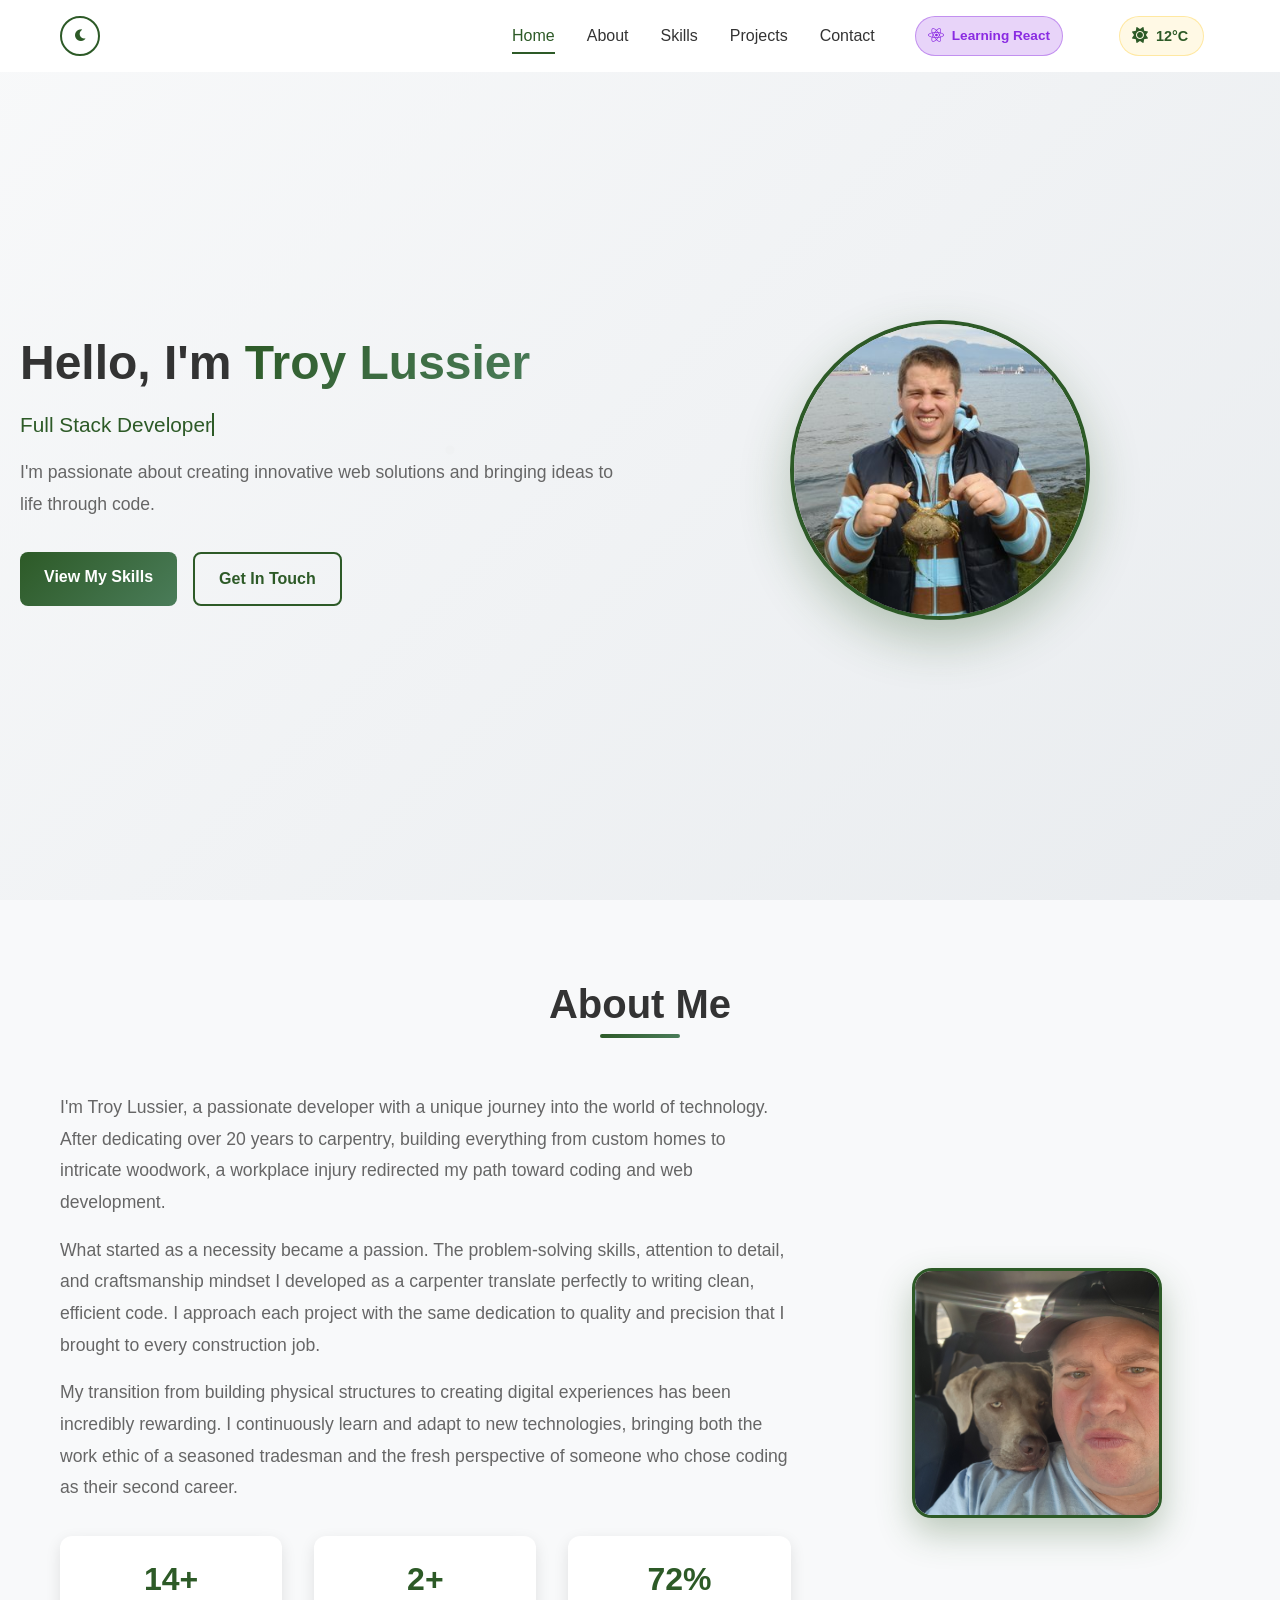
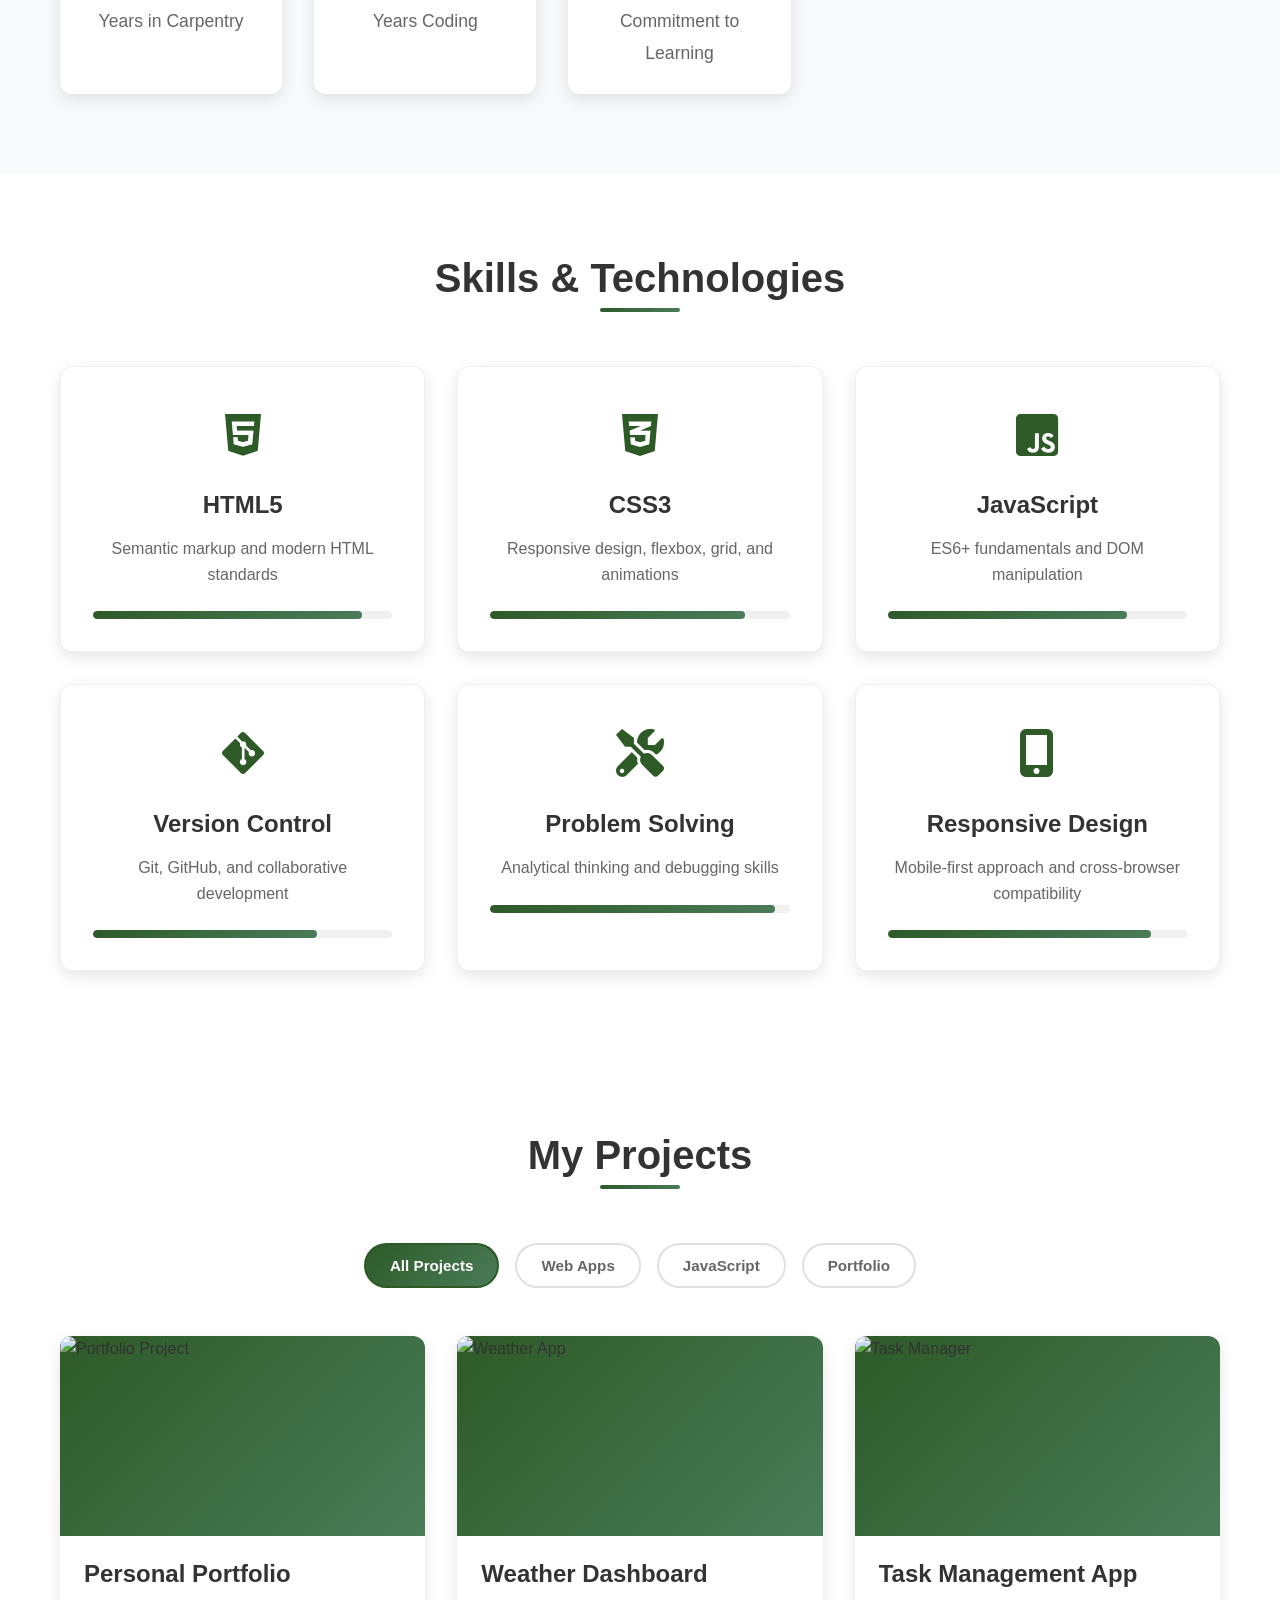
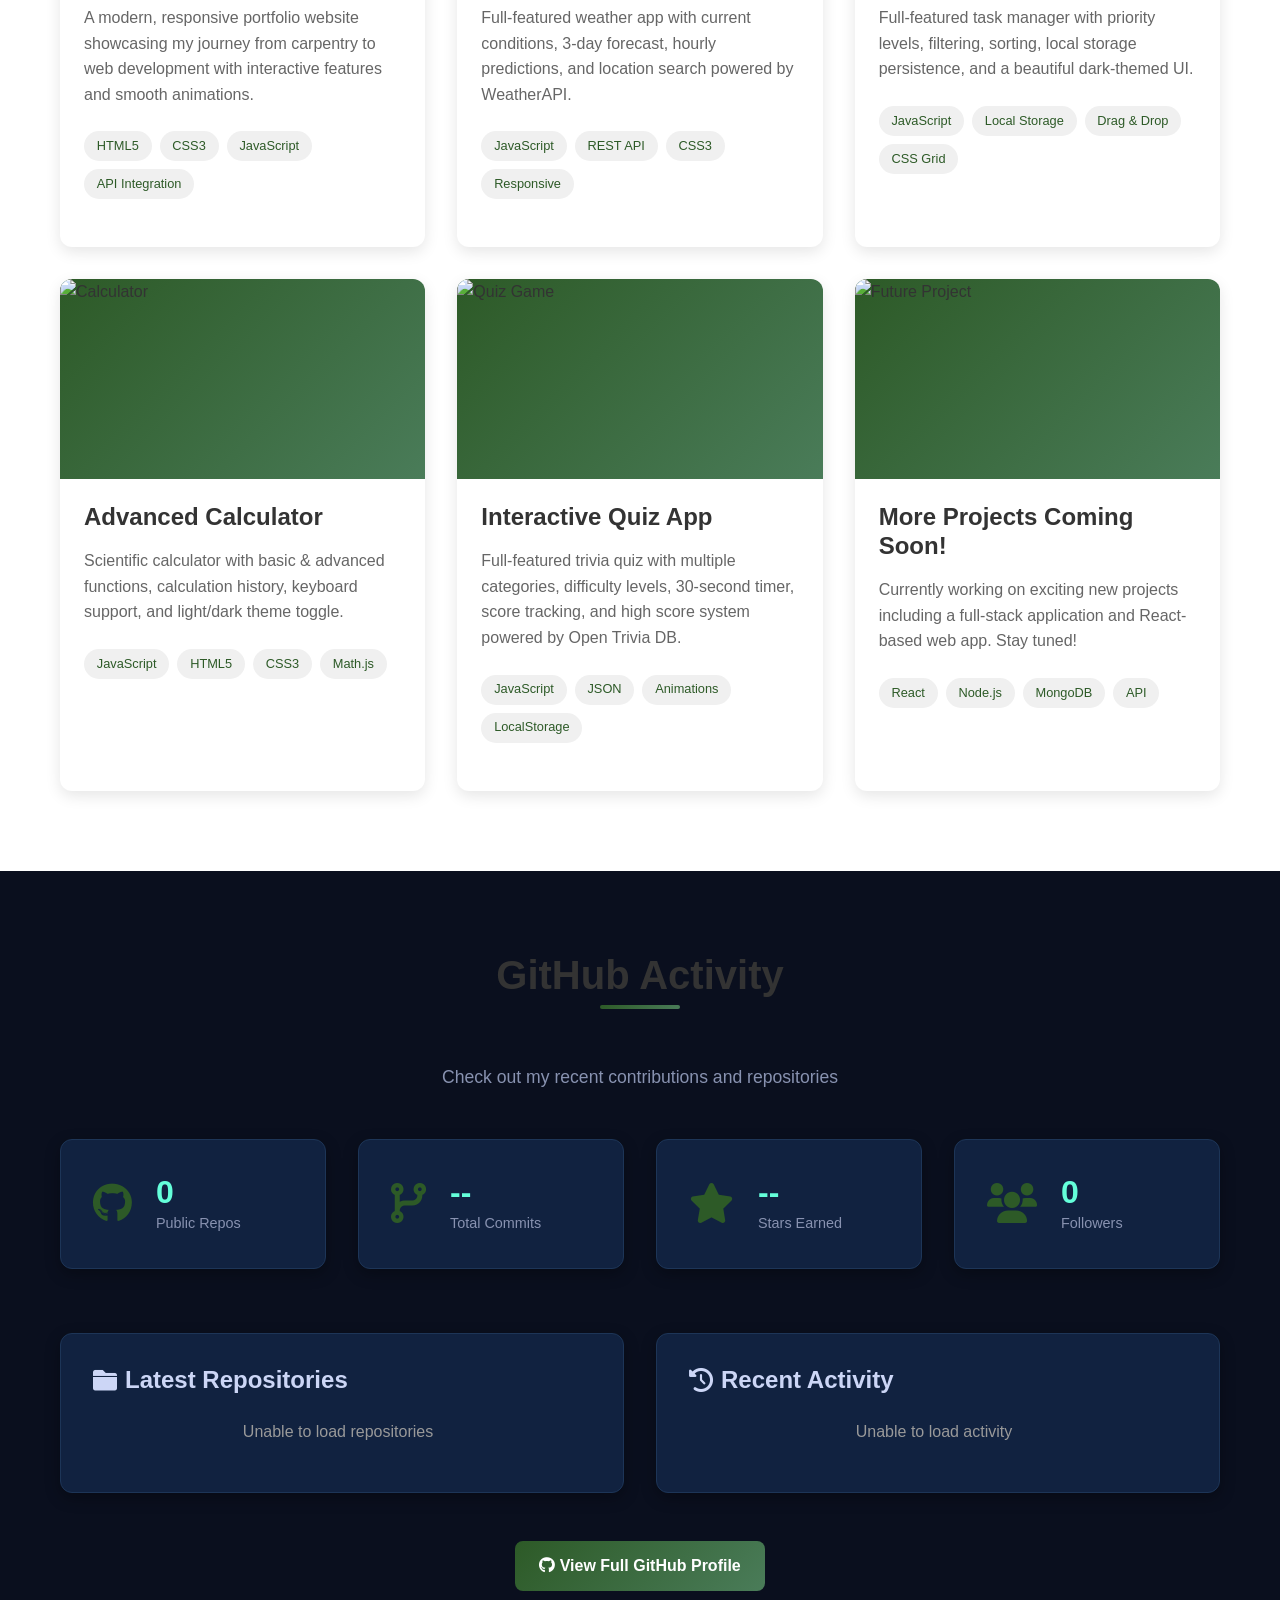
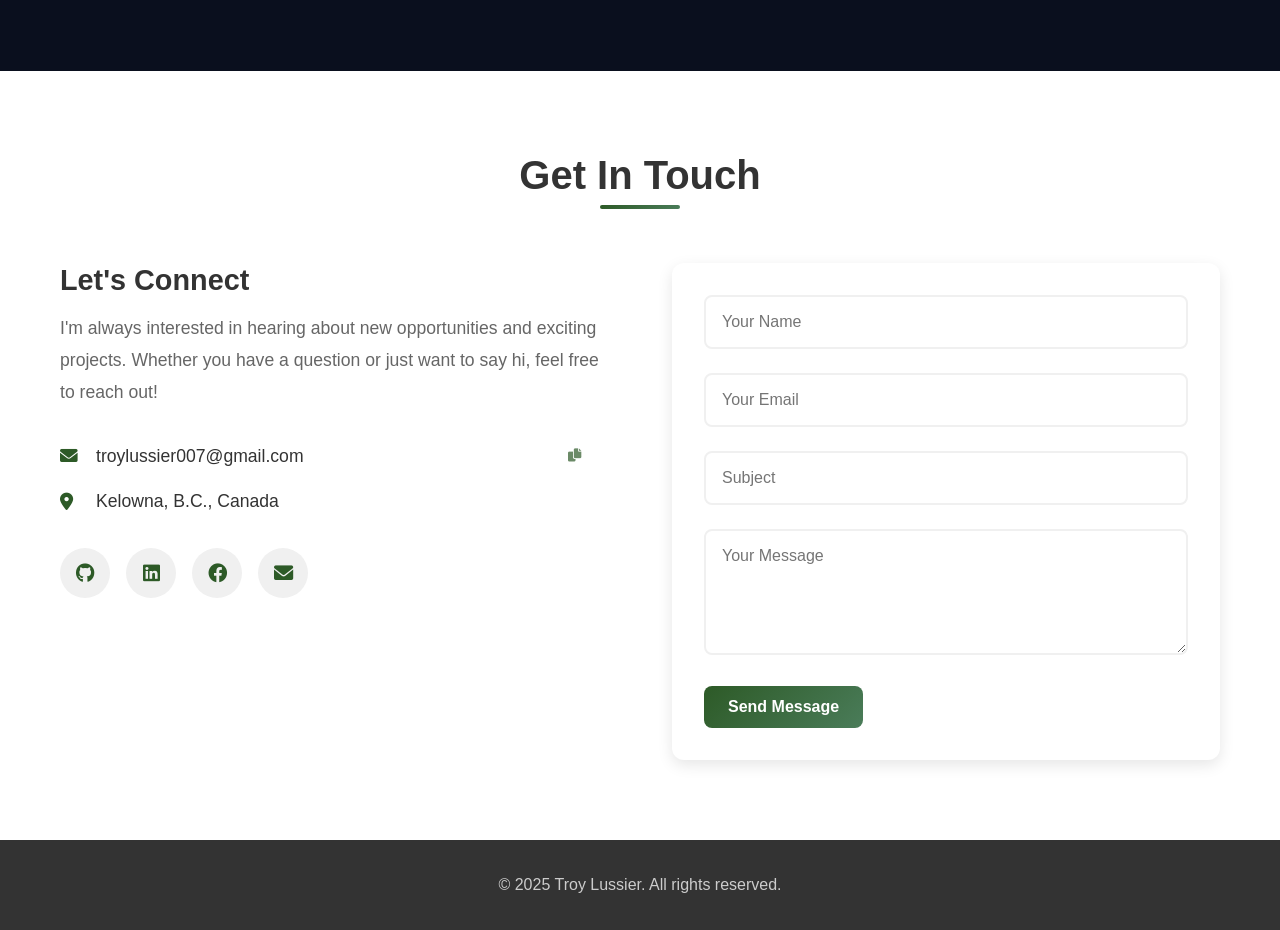
==== index.html @ f4611974 "Initial portfolio commit" ====
<!DOCTYPE html>
<html lang="en">
<head>
    <meta charset="UTF-8">
    <meta name="viewport" content="width=device-width, initial-scale=1.0">
    <title>Troy Lussier - Portfolio</title>
    <link rel="stylesheet" href="styles.css">
    <link href="https://cdnjs.cloudflare.com/ajax/libs/font-awesome/6.0.0/css/all.min.css" rel="stylesheet">
</head>
<body>
    <!-- This is where the Navigation Section is located -->
    <nav class="navbar">
        <div class="nav-container">
            <button class="theme-toggle" title="Toggle theme">
                <i class="fas fa-moon"></i>
            </button>
            <div class="nav-menu">
                <a href="#home" class="nav-link">Home</a>
                <a href="#about" class="nav-link">About</a>
                <a href="#skills" class="nav-link">Skills</a>
                <a href="#projects" class="nav-link">Projects</a>
                <a href="#contact" class="nav-link">Contact</a>
                <div class="now-playing-widget" id="nowPlayingWidget">
                    <div class="now-playing-content">
                        <div class="now-playing-icon">
                            <i class="fas fa-headphones"></i>
                        </div>
                        <div class="now-playing-info">
                            <div class="now-playing-text">Currently Learning</div>
                        </div>
                    </div>
                </div>
                <div class="weather-widget-nav" id="weatherWidgetNav">
                    <div class="weather-content-nav">
                        <div class="weather-icon-nav">
                            <i class="fas fa-cloud"></i>
                        </div>
                        <div class="weather-info-nav">
                            <div class="weather-temp-nav">--°</div>
                        </div>
                    </div>
                </div>
            </div>
            <div class="hamburger">
                <span class="bar"></span>
                <span class="bar"></span>
                <span class="bar"></span>
            </div>
        </div>
    </nav>

    <!-- This is where the Hero Section is located -->
    <section id="home" class="hero">
        <div class="hero-content">
            <h1>Hello, I'm <span class="highlight">Troy Lussier</span></h1>
            <p class="hero-subtitle">
                <span class="typing-text">Full Stack Developer & Creative Problem Solver</span>
            </p>
            <p class="hero-description">
                I'm passionate about creating innovative web solutions and bringing ideas to life through code.
            </p>
            <div class="hero-buttons">
                <a href="#skills" class="btn btn-primary">View My Skills</a>
                <a href="#contact" class="btn btn-secondary">Get In Touch</a>
            </div>
        </div>
        <div class="hero-image">
            <div class="profile-photo">
                <img src="portfolio pic.jpg" alt="Troy Lussier - Developer" />
            </div>
        </div>
    </section>

    <!-- This is where the About Section is located -->
    <section id="about" class="about">
        <div class="container">
            <h2 class="section-title">About Me</h2>
            <div class="about-content">
                <div class="about-text">
                    <p>
                        I'm Troy Lussier, a passionate developer with a unique journey into the world of technology. 
                        After dedicating over 20 years to carpentry, building everything from custom homes to intricate 
                        woodwork, a workplace injury redirected my path toward coding and web development.
                    </p>
                    <p>
                        What started as a necessity became a passion. The problem-solving skills, attention to detail, 
                        and craftsmanship mindset I developed as a carpenter translate perfectly to writing clean, 
                        efficient code. I approach each project with the same dedication to quality and precision 
                        that I brought to every construction job.
                    </p>
                    <p>
                        My transition from building physical structures to creating digital experiences has been 
                        incredibly rewarding. I continuously learn and adapt to new technologies, bringing both 
                        the work ethic of a seasoned tradesman and the fresh perspective of someone who chose 
                        coding as their second career.
                    </p>
                    <div class="about-stats">
                        <div class="stat">
                            <h3>20+</h3>
                            <p>Years in Carpentry</p>
                        </div>
                        <div class="stat">
                            <h3>3+</h3>
                            <p>Years Coding</p>
                        </div>
                        <div class="stat">
                            <h3>100%</h3>
                            <p>Commitment to Learning</p>
                        </div>
                    </div>
                </div>
                <div class="about-image">
                    <div class="about-photo">
                        <img src="pic of me and floyd.jpg" alt="Troy Lussier with Floyd" />
                    </div>
                </div>
            </div>
        </div>
    </section>

    <!-- This is where the Skills Section is located -->
    <section id="skills" class="skills">
        <div class="container">
            <h2 class="section-title">Skills & Technologies</h2>
            <div class="skills-grid">
                <div class="skill-card">
                    <div class="skill-icon">
                        <i class="fab fa-html5"></i>
                    </div>
                    <h3>HTML5</h3>
                    <p>Semantic markup and modern HTML standards</p>
                    <div class="skill-progress" data-percentage="90">
                        <div class="progress-fill"></div>
                        <span class="progress-text">90%</span>
                    </div>
                </div>
                <div class="skill-card">
                    <div class="skill-icon">
                        <i class="fab fa-css3-alt"></i>
                    </div>
                    <h3>CSS3</h3>
                    <p>Responsive design, flexbox, grid, and animations</p>
                    <div class="skill-progress" data-percentage="85">
                        <div class="progress-fill"></div>
                        <span class="progress-text">85%</span>
                    </div>
                </div>
                <div class="skill-card">
                    <div class="skill-icon">
                        <i class="fab fa-js-square"></i>
                    </div>
                    <h3>JavaScript</h3>
                    <p>ES6+ fundamentals and DOM manipulation</p>
                    <div class="skill-progress" data-percentage="80">
                        <div class="progress-fill"></div>
                        <span class="progress-text">80%</span>
                    </div>
                </div>
                <div class="skill-card">
                    <div class="skill-icon">
                        <i class="fab fa-git-alt"></i>
                    </div>
                    <h3>Version Control</h3>
                    <p>Git, GitHub, and collaborative development</p>
                    <div class="skill-progress" data-percentage="75">
                        <div class="progress-fill"></div>
                        <span class="progress-text">75%</span>
                    </div>
                </div>
                <div class="skill-card">
                    <div class="skill-icon">
                        <i class="fas fa-tools"></i>
                    </div>
                    <h3>Problem Solving</h3>
                    <p>Analytical thinking and debugging skills</p>
                    <div class="skill-progress" data-percentage="95">
                        <div class="progress-fill"></div>
                        <span class="progress-text">95%</span>
                    </div>
                </div>
                <div class="skill-card">
                    <div class="skill-icon">
                        <i class="fas fa-mobile-alt"></i>
                    </div>
                    <h3>Responsive Design</h3>
                    <p>Mobile-first approach and cross-browser compatibility</p>
                    <div class="skill-progress" data-percentage="88">
                        <div class="progress-fill"></div>
                        <span class="progress-text">88%</span>
                    </div>
                </div>
            </div>
        </div>
    </section>

    <!-- this is where the Projects Section is located -->
    <section id="projects" class="projects">
        <div class="container">
            <h2 class="section-title">My Projects</h2>
            
            <!-- Project Filters -->
            <div class="project-filters">
                <button class="filter-btn active" data-filter="all">All Projects</button>
                <button class="filter-btn" data-filter="web">Web Apps</button>
                <button class="filter-btn" data-filter="javascript">JavaScript</button>
                <button class="filter-btn" data-filter="portfolio">Portfolio</button>
            </div>
            
            <!-- Projects Grid -->
            <div class="projects-grid">
                <div class="project-card" data-category="portfolio web">
                    <div class="project-image">
                        <img src="https://via.placeholder.com/400x250/2d5a27/ffffff?text=Portfolio+Website" alt="Portfolio Project">
                        <div class="project-overlay">
                            <div class="project-links-overlay">
                                <a href="#" class="project-btn" target="_blank">
                                    <i class="fas fa-external-link-alt"></i> Live Demo
                                </a>
                                <a href="https://github.com/troytoews69-code" class="project-btn" target="_blank">
                                    <i class="fab fa-github"></i> GitHub
                                </a>
                            </div>
                        </div>
                    </div>
                    <div class="project-content">
                        <h3>Personal Portfolio</h3>
                        <p>A modern, responsive portfolio website showcasing my journey from carpentry to web development with interactive features and smooth animations.</p>
                        <div class="project-tech">
                            <span class="tech-tag">HTML5</span>
                            <span class="tech-tag">CSS3</span>
                            <span class="tech-tag">JavaScript</span>
                            <span class="tech-tag">API Integration</span>
                        </div>
                    </div>
                </div>

                <div class="project-card" data-category="web javascript">
                    <div class="project-image">
                        <img src="https://via.placeholder.com/400x250/4a7c59/ffffff?text=Weather+App" alt="Weather App">
                        <div class="project-overlay">
                            <div class="project-links-overlay">
                                <a href="weather-app.html" class="project-btn">
                                    <i class="fas fa-external-link-alt"></i> Live Demo
                                </a>
                                <a href="https://github.com/troytoews69-code" class="project-btn" target="_blank">
                                    <i class="fab fa-github"></i> GitHub
                                </a>
                            </div>
                        </div>
                    </div>
                    <div class="project-content">
                        <h3>Weather Dashboard</h3>
                        <p>Full-featured weather app with current conditions, 3-day forecast, hourly predictions, and location search powered by WeatherAPI.</p>
                        <div class="project-tech">
                            <span class="tech-tag">JavaScript</span>
                            <span class="tech-tag">REST API</span>
                            <span class="tech-tag">CSS3</span>
                            <span class="tech-tag">Responsive</span>
                        </div>
                    </div>
                </div>

                <div class="project-card" data-category="web javascript">
                    <div class="project-image">
                        <img src="https://via.placeholder.com/400x250/2d5a27/ffffff?text=Task+Manager" alt="Task Manager">
                        <div class="project-overlay">
                            <div class="project-links-overlay">
                                <a href="task-manager.html" class="project-btn">
                                    <i class="fas fa-external-link-alt"></i> Live Demo
                                </a>
                                <a href="https://github.com/troytoews69-code" class="project-btn" target="_blank">
                                    <i class="fab fa-github"></i> GitHub
                                </a>
                            </div>
                        </div>
                    </div>
                    <div class="project-content">
                        <h3>Task Management App</h3>
                        <p>Full-featured task manager with priority levels, filtering, sorting, local storage persistence, and a beautiful dark-themed UI.</p>
                        <div class="project-tech">
                            <span class="tech-tag">JavaScript</span>
                            <span class="tech-tag">Local Storage</span>
                            <span class="tech-tag">Drag & Drop</span>
                            <span class="tech-tag">CSS Grid</span>
                        </div>
                    </div>
                </div>

                <div class="project-card" data-category="javascript web">
                    <div class="project-image">
                        <img src="https://via.placeholder.com/400x250/4a7c59/ffffff?text=Calculator+App" alt="Calculator">
                        <div class="project-overlay">
                            <div class="project-links-overlay">
                                <a href="calculator.html" class="project-btn">
                                    <i class="fas fa-external-link-alt"></i> Live Demo
                                </a>
                                <a href="https://github.com/troytoews69-code" class="project-btn" target="_blank">
                                    <i class="fab fa-github"></i> GitHub
                                </a>
                            </div>
                        </div>
                    </div>
                    <div class="project-content">
                        <h3>Advanced Calculator</h3>
                        <p>Scientific calculator with basic & advanced functions, calculation history, keyboard support, and light/dark theme toggle.</p>
                        <div class="project-tech">
                            <span class="tech-tag">JavaScript</span>
                            <span class="tech-tag">HTML5</span>
                            <span class="tech-tag">CSS3</span>
                            <span class="tech-tag">Math.js</span>
                        </div>
                    </div>
                </div>

                <div class="project-card" data-category="web javascript">
                    <div class="project-image">
                        <img src="https://via.placeholder.com/400x250/2d5a27/ffffff?text=Quiz+Game" alt="Quiz Game">
                        <div class="project-overlay">
                            <div class="project-links-overlay">
                                <a href="quiz-app.html" class="project-btn">
                                    <i class="fas fa-external-link-alt"></i> Live Demo
                                </a>
                                <a href="https://github.com/troytoews69-code" class="project-btn" target="_blank">
                                    <i class="fab fa-github"></i> GitHub
                                </a>
                            </div>
                        </div>
                    </div>
                    <div class="project-content">
                        <h3>Interactive Quiz App</h3>
                        <p>Full-featured trivia quiz with multiple categories, difficulty levels, 30-second timer, score tracking, and high score system powered by Open Trivia DB.</p>
                        <div class="project-tech">
                            <span class="tech-tag">JavaScript</span>
                            <span class="tech-tag">JSON</span>
                            <span class="tech-tag">Animations</span>
                            <span class="tech-tag">LocalStorage</span>
                        </div>
                    </div>
                </div>

                <div class="project-card" data-category="portfolio web">
                    <div class="project-image">
                        <img src="https://via.placeholder.com/400x250/4a7c59/ffffff?text=Coming+Soon" alt="Future Project">
                        <div class="project-overlay">
                            <div class="project-links-overlay">
                                <a href="#" class="project-btn" target="_blank">
                                    <i class="fas fa-hourglass-half"></i> In Progress
                                </a>
                            </div>
                        </div>
                    </div>
                    <div class="project-content">
                        <h3>More Projects Coming Soon!</h3>
                        <p>Currently working on exciting new projects including a full-stack application and React-based web app. Stay tuned!</p>
                        <div class="project-tech">
                            <span class="tech-tag">React</span>
                            <span class="tech-tag">Node.js</span>
                            <span class="tech-tag">MongoDB</span>
                            <span class="tech-tag">API</span>
                        </div>
                    </div>
                </div>
            </div>
        </div>
    </section>

    <!-- this is where the GitHub Activity Section is located -->
    <section id="github" class="github-activity">
        <div class="container">
            <h2 class="section-title">GitHub Activity</h2>
            <p class="github-subtitle">Check out my recent contributions and repositories</p>
            
            <div class="github-stats">
                <div class="github-stat-card">
                    <div class="stat-icon">
                        <i class="fab fa-github"></i>
                    </div>
                    <div class="stat-info">
                        <h3 id="totalRepos">--</h3>
                        <p>Public Repos</p>
                    </div>
                </div>
                <div class="github-stat-card">
                    <div class="stat-icon">
                        <i class="fas fa-code-branch"></i>
                    </div>
                    <div class="stat-info">
                        <h3 id="totalCommits">--</h3>
                        <p>Total Commits</p>
                    </div>
                </div>
                <div class="github-stat-card">
                    <div class="stat-icon">
                        <i class="fas fa-star"></i>
                    </div>
                    <div class="stat-info">
                        <h3 id="totalStars">--</h3>
                        <p>Stars Earned</p>
                    </div>
                </div>
                <div class="github-stat-card">
                    <div class="stat-icon">
                        <i class="fas fa-users"></i>
                    </div>
                    <div class="stat-info">
                        <h3 id="totalFollowers">--</h3>
                        <p>Followers</p>
                    </div>
                </div>
            </div>

            <div class="github-content">
                <div class="github-repos">
                    <h3>
                        <i class="fas fa-folder"></i> Latest Repositories
                    </h3>
                    <div id="reposList" class="repos-list">
                        <div class="loading-spinner">
                            <i class="fas fa-spinner fa-spin"></i>
                            <p>Loading repositories...</p>
                        </div>
                    </div>
                </div>

                <div class="github-events">
                    <h3>
                        <i class="fas fa-history"></i> Recent Activity
                    </h3>
                    <div id="activityFeed" class="activity-feed">
                        <div class="loading-spinner">
                            <i class="fas fa-spinner fa-spin"></i>
                            <p>Loading activity...</p>
                        </div>
                    </div>
                </div>
            </div>

            <div class="github-link-section">
                <a href="https://github.com/troytoews69-code" target="_blank" class="btn btn-primary">
                    <i class="fab fa-github"></i> View Full GitHub Profile
                </a>
            </div>
        </div>
    </section>

    <!-- this is where the Contact Section is located -->
    <section id="contact" class="contact">
        <div class="container">
            <h2 class="section-title">Get In Touch</h2>
            <div class="contact-content">
                <div class="contact-info">
                    <h3>Let's Connect</h3>
                    <p>
                        I'm always interested in hearing about new opportunities and exciting projects. 
                        Whether you have a question or just want to say hi, feel free to reach out!
                    </p>
                    <div class="contact-details">
                        <div class="contact-item">
                            <i class="fas fa-envelope"></i>
                            <span>troylussier007@gmail.com</span>
                            <button class="copy-btn" data-copy="troylussier007@gmail.com" title="Copy email">
                                <i class="fas fa-copy"></i>
                            </button>
                        </div>
                        <div class="contact-item">
                            <i class="fas fa-map-marker-alt"></i>
                            <span>Kelowna, B.C., Canada</span>
                        </div>
                    </div>
                    <div class="social-links">
                        <a href="https://github.com/troytoews69-code" target="_blank" class="social-link" title="GitHub">
                            <i class="fab fa-github"></i>
                        </a>
                        <a href="https://www.linkedin.com/in/troy-lussier-3a4bb069" target="_blank" class="social-link" title="LinkedIn">
                            <i class="fab fa-linkedin"></i>
                        </a>
                        <a href="https://www.facebook.com/troytoews69" target="_blank" class="social-link" title="Facebook">
                            <i class="fab fa-facebook"></i>
                        </a>
                        <a href="mailto:troylussier007@gmail.com" class="social-link" title="Email">
                            <i class="fas fa-envelope"></i>
                        </a>
                    </div>
                </div>
                <div class="contact-form">
                    <form>
                        <div class="form-group">
                            <input type="text" id="name" name="name" placeholder="Your Name" required>
                        </div>
                        <div class="form-group">
                            <input type="email" id="email" name="email" placeholder="Your Email" required>
                        </div>
                        <div class="form-group">
                            <input type="text" id="subject" name="subject" placeholder="Subject" required>
                        </div>
                        <div class="form-group">
                            <textarea id="message" name="message" placeholder="Your Message" rows="5" required></textarea>
                        </div>
                        <button type="submit" class="btn btn-primary">Send Message</button>
                    </form>
                </div>
            </div>
        </div>
    </section>

    <!-- This is where the Footer Section is located -->
    <footer class="footer">
        <div class="container">
            <p>&copy; 2025 Troy Lussier. All rights reserved.</p>
        </div>
    </footer>

    <!-- This is the Scroll to Top Button -->
    <button class="scroll-to-top" id="scrollToTop" title="Back to top">
        <i class="fas fa-arrow-up"></i>
    </button>

    <script src="script.js"></script>
</body>
</html>
---- styles.css ----
/* This is the Reset and Base Styles section */
* {
    margin: 0;
    padding: 0;
    box-sizing: border-box;
}

html {
    scroll-behavior: smooth;
}

body {
    font-family: 'Segoe UI', Tahoma, Geneva, Verdana, sans-serif;
    line-height: 1.6;
    color: #333;
    overflow-x: hidden;
}

.container {
    max-width: 1200px;
    margin: 0 auto;
    padding: 0 20px;
}

/* This is the typography */
h1, h2, h3, h4, h5, h6 {
    font-weight: 600;
    line-height: 1.2;
}

h1 {
    font-size: 3rem;
    margin-bottom: 1rem;
}

h2 {
    font-size: 2.5rem;
    margin-bottom: 1rem;
}

h3 {
    font-size: 1.5rem;
    margin-bottom: 0.5rem;
}

p {
    margin-bottom: 1rem;
    color: #666;
}

/* This is the buttons section */
.btn {
    display: inline-block;
    padding: 12px 24px;
    border: none;
    border-radius: 8px;
    text-decoration: none;
    font-weight: 600;
    text-align: center;
    transition: all 0.3s ease;
    cursor: pointer;
    font-size: 1rem;
}

.btn-primary {
    background: linear-gradient(135deg, #2d5a27 0%, #4a7c59 100%);
    color: white;
}

.btn-primary:hover {
    transform: translateY(-2px);
    box-shadow: 0 10px 25px rgba(45, 90, 39, 0.3);
}

.btn-secondary {
    background: transparent;
    color: #2d5a27;
    border: 2px solid #2d5a27;
}

.btn-secondary:hover {
    background: #2d5a27;
    color: white;
    transform: translateY(-2px);
}

/* This is the navigation area */
.navbar {
    position: fixed;
    top: 0;
    left: 0;
    right: 0;
    background: rgba(255, 255, 255, 0.95);
    backdrop-filter: blur(10px);
    z-index: 1000;
    padding: 1rem 0;
    transition: all 0.3s ease;
}

.navbar.scrolled {
    background: rgba(255, 255, 255, 0.98);
    box-shadow: 0 2px 20px rgba(0, 0, 0, 0.1);
}

.nav-container {
    max-width: 1200px;
    margin: 0 auto;
    padding: 0 20px;
    display: flex;
    justify-content: flex-start;
    align-items: center;
    gap: 2rem;
}

.nav-menu {
    display: flex;
    gap: 2rem;
    align-items: center;
    margin-left: auto;
}

.theme-toggle {
    background: none;
    border: 2px solid #2d5a27;
    color: #2d5a27;
    width: 40px;
    height: 40px;
    border-radius: 50%;
    cursor: pointer;
    display: flex;
    align-items: center;
    justify-content: center;
    transition: all 0.3s ease;
    margin: 0;
    position: relative;
    overflow: hidden;
    flex-shrink: 0;
}

.theme-toggle:hover {
    background: #2d5a27;
    color: white;
    transform: scale(1.1);
}

.theme-toggle:active {
    transform: scale(0.95);
}

.theme-toggle i {
    transition: all 0.3s ease;
}

.nav-link {
    text-decoration: none;
    color: #333;
    font-weight: 500;
    transition: color 0.3s ease;
    position: relative;
}

.nav-link:hover {
    color: #2d5a27;
}

.nav-link::after {
    content: '';
    position: absolute;
    bottom: -5px;
    left: 0;
    width: 0;
    height: 2px;
    background: #2d5a27;
    transition: width 0.3s ease;
}

.nav-link:hover::after {
    width: 100%;
}

.hamburger {
    display: none;
    flex-direction: column;
    cursor: pointer;
}

.bar {
    width: 25px;
    height: 3px;
    background: #333;
    margin: 3px 0;
    transition: 0.3s;
}

/* This is the hero section */
.hero {
    min-height: 100vh;
    display: flex;
    align-items: center;
    padding: 120px 20px 80px;
    background: linear-gradient(135deg, #f8f9fa 0%, #e9ecef 100%);
    position: relative;
    overflow: hidden;
}

.hero::before {
    content: '';
    position: absolute;
    top: 0;
    left: 0;
    right: 0;
    bottom: 0;
    background: url('data:image/svg+xml,<svg xmlns="http://www.w3.org/2000/svg" viewBox="0 0 100 100"><defs><pattern id="grain" width="100" height="100" patternUnits="userSpaceOnUse"><circle cx="50" cy="50" r="0.5" fill="%23000" opacity="0.1"/></pattern></defs><rect width="100" height="100" fill="url(%23grain)"/></svg>');
    opacity: 0.1;
}

.hero-content {
    flex: 1;
    max-width: 600px;
    position: relative;
    z-index: 2;
}

.hero-subtitle {
    font-size: 1.3rem;
    color: #2d5a27;
    margin-bottom: 1rem;
    font-weight: 500;
}

.hero-description {
    font-size: 1.1rem;
    margin-bottom: 2rem;
    line-height: 1.8;
}

.highlight {
    background: linear-gradient(135deg, #2d5a27 0%, #4a7c59 100%);
    background-clip: text;
    -webkit-background-clip: text;
    -webkit-text-fill-color: transparent;
}

.hero-buttons {
    display: flex;
    gap: 1rem;
    flex-wrap: wrap;
}

.hero-image {
    flex: 1;
    display: flex;
    justify-content: center;
    align-items: center;
    position: relative;
    z-index: 2;
}

.profile-photo {
    width: 300px;
    height: 300px;
    border-radius: 50%;
    overflow: hidden;
    box-shadow: 0 20px 50px rgba(45, 90, 39, 0.3);
    border: 4px solid #2d5a27;
}

.profile-photo img {
    width: 100%;
    height: 100%;
    object-fit: cover;
    object-position: center;
}

@keyframes float {
    0%, 100% { transform: translateY(0px); }
    50% { transform: translateY(-20px); }
}

/* This is the section for styles */
section {
    padding: 80px 0;
}

.section-title {
    text-align: center;
    margin-bottom: 4rem;
    position: relative;
}

.section-title::after {
    content: '';
    position: absolute;
    bottom: -10px;
    left: 50%;
    transform: translateX(-50%);
    width: 80px;
    height: 4px;
    background: linear-gradient(135deg, #2d5a27 0%, #4a7c59 100%);
    border-radius: 2px;
}

/* This is where we style the about section */
.about {
    background: #f8f9fa;
}

.about-content {
    display: grid;
    grid-template-columns: 2fr 1fr;
    gap: 4rem;
    align-items: center;
}

.about-text {
    font-size: 1.1rem;
    line-height: 1.8;
}

.about-stats {
    display: grid;
    grid-template-columns: repeat(3, 1fr);
    gap: 2rem;
    margin-top: 2rem;
}

.stat {
    text-align: center;
    padding: 1.5rem;
    background: white;
    border-radius: 12px;
    box-shadow: 0 5px 15px rgba(0, 0, 0, 0.1);
    transition: transform 0.3s ease;
}

.stat:hover {
    transform: translateY(-5px);
}

.stat h3 {
    font-size: 2rem;
    color: #2d5a27;
    margin-bottom: 0.5rem;
}

.stat p {
    color: #666;
    margin: 0;
    font-weight: 500;
}

.about-image {
    display: flex;
    justify-content: center;
}

.about-photo {
    width: 250px;
    height: 250px;
    border-radius: 20px;
    overflow: hidden;
    box-shadow: 0 15px 35px rgba(45, 90, 39, 0.3);
    border: 3px solid #2d5a27;
}

.about-photo img {
    width: 100%;
    height: 100%;
    object-fit: cover;
    object-position: center;
}

/* This is where we style the skills section */
.skills-grid {
    display: grid;
    grid-template-columns: repeat(auto-fit, minmax(300px, 1fr));
    gap: 2rem;
}

.skill-card {
    background: white;
    padding: 2rem;
    border-radius: 12px;
    text-align: center;
    box-shadow: 0 5px 15px rgba(0, 0, 0, 0.1);
    transition: all 0.3s ease;
    border: 1px solid #f0f0f0;
    position: relative;
    transform: translateY(0);
}

.skill-card:hover {
    transform: translateY(-10px);
    box-shadow: 0 15px 35px rgba(0, 0, 0, 0.15);
}

.skill-icon {
    font-size: 3rem;
    color: #2d5a27;
    margin-bottom: 1rem;
}

.skill-card h3 {
    color: #333;
    margin-bottom: 1rem;
}

.skill-card p {
    color: #666;
    line-height: 1.6;
    margin-bottom: 1.5rem;
}

.skill-progress {
    position: relative;
    background: #f0f0f0;
    height: 8px;
    border-radius: 4px;
    overflow: hidden;
    margin-top: 1rem;
}

.progress-fill {
    background: linear-gradient(135deg, #2d5a27 0%, #4a7c59 100%);
    height: 100%;
    width: 0%;
    border-radius: 4px;
    transition: width 2s ease-in-out;
}

.progress-text {
    position: absolute;
    top: -25px;
    right: 0;
    font-size: 0.8rem;
    font-weight: 600;
    color: #2d5a27;
}

/* This is where we style the projects section */
.projects {
    background: #f8f9fa;
}

.projects-grid {
    display: grid;
    grid-template-columns: repeat(auto-fit, minmax(350px, 1fr));
    gap: 2rem;
}

.project-card {
    background: white;
    border-radius: 12px;
    overflow: hidden;
    box-shadow: 0 5px 15px rgba(0, 0, 0, 0.1);
    transition: all 0.3s ease;
}

.project-card:hover {
    transform: translateY(-10px);
    box-shadow: 0 15px 35px rgba(0, 0, 0, 0.15);
}

/* Projects Section */
.projects {
    background: #fff;
}

/* This is the github Activity Section */
.github-activity {
    background: #0a0f1e;
    padding: 80px 0;
}

.github-subtitle {
    text-align: center;
    font-size: 1.1rem;
    color: #8892b0;
    margin-bottom: 3rem;
}

.github-stats {
    display: grid;
    grid-template-columns: repeat(auto-fit, minmax(200px, 1fr));
    gap: 2rem;
    margin-bottom: 4rem;
}

.github-stat-card {
    background: #112240;
    padding: 2rem;
    border-radius: 12px;
    box-shadow: 0 5px 15px rgba(0, 0, 0, 0.3);
    display: flex;
    align-items: center;
    gap: 1.5rem;
    transition: all 0.3s ease;
    border: 1px solid #1d3557;
}

.github-stat-card:hover {
    transform: translateY(-5px);
    box-shadow: 0 10px 25px rgba(45, 90, 39, 0.3);
    border-color: #2d5a27;
}

.github-stat-card .stat-icon {
    font-size: 2.5rem;
    color: #2d5a27;
    flex-shrink: 0;
}

.github-stat-card .stat-info h3 {
    font-size: 2rem;
    color: #64ffda;
    margin: 0;
    font-weight: 700;
}

.github-stat-card .stat-info p {
    margin: 0;
    color: #8892b0;
    font-size: 0.9rem;
}

.github-content {
    display: grid;
    grid-template-columns: 1fr 1fr;
    gap: 2rem;
    margin-bottom: 3rem;
}

.github-repos,
.github-events {
    background: #112240;
    padding: 2rem;
    border-radius: 12px;
    box-shadow: 0 5px 15px rgba(0, 0, 0, 0.3);
    border: 1px solid #1d3557;
}

.github-repos h3,
.github-events h3 {
    color: #ccd6f6;
    margin-bottom: 1.5rem;
    display: flex;
    align-items: center;
    gap: 0.5rem;
}

.repos-list,
.activity-feed {
    max-height: 500px;
    overflow-y: auto;
    padding-right: 0.5rem;
}

.repos-list::-webkit-scrollbar,
.activity-feed::-webkit-scrollbar {
    width: 8px;
}

.repos-list::-webkit-scrollbar-track,
.activity-feed::-webkit-scrollbar-track {
    background: #0a192f;
    border-radius: 4px;
}

.repos-list::-webkit-scrollbar-thumb,
.activity-feed::-webkit-scrollbar-thumb {
    background: #2d5a27;
    border-radius: 4px;
}

.repos-list::-webkit-scrollbar-thumb:hover,
.activity-feed::-webkit-scrollbar-thumb:hover {
    background: #3d7a37;
}

.repo-item {
    padding: 1.5rem;
    border: 1px solid #1d3557;
    border-radius: 8px;
    margin-bottom: 1rem;
    transition: all 0.3s ease;
    background: #0a192f;
}

.repo-item:hover {
    border-color: #2d5a27;
    box-shadow: 0 4px 12px rgba(45, 90, 39, 0.2);
    transform: translateX(5px);
}

.repo-header {
    display: flex;
    align-items: center;
    gap: 0.5rem;
    margin-bottom: 0.5rem;
}

.repo-header i {
    color: #2d5a27;
}

.repo-name {
    font-weight: 600;
    color: #64ffda;
    font-size: 1.1rem;
    text-decoration: none;
}

.repo-name:hover {
    text-decoration: underline;
    color: #2d5a27;
}

.repo-description {
    color: #8892b0;
    font-size: 0.9rem;
    margin-bottom: 0.75rem;
}

.repo-meta {
    display: flex;
    gap: 1.5rem;
    font-size: 0.85rem;
    color: #8892b0;
}

.repo-meta span {
    display: flex;
    align-items: center;
    gap: 0.3rem;
}

.activity-item {
    padding: 1rem;
    border-left: 3px solid #2d5a27;
    background: #0a192f;
    border-radius: 4px;
    margin-bottom: 1rem;
    transition: all 0.3s ease;
}

.activity-item:hover {
    background: #112240;
    transform: translateX(5px);
}

.activity-type {
    font-weight: 600;
    color: #64ffda;
    margin-bottom: 0.3rem;
    display: flex;
    align-items: center;
    gap: 0.5rem;
}

.activity-type i {
    color: #2d5a27;
}

.activity-description {
    color: #8892b0;
    font-size: 0.9rem;
    margin-bottom: 0.3rem;
}

.activity-time {
    color: #4a5568;
    font-size: 0.8rem;
}

.loading-spinner {
    text-align: center;
    padding: 3rem;
    color: #8892b0;
}

.loading-spinner i {
    font-size: 2rem;
    margin-bottom: 1rem;
}

.github-link-section {
    text-align: center;
}

.repos-list::-webkit-scrollbar,
.activity-feed::-webkit-scrollbar {
    width: 6px;
}

.repos-list::-webkit-scrollbar-track,
.activity-feed::-webkit-scrollbar-track {
    background: #f1f1f1;
    border-radius: 4px;
}

.repos-list::-webkit-scrollbar-thumb,
.activity-feed::-webkit-scrollbar-thumb {
    background: #2d5a27;
    border-radius: 4px;
}

/* This is the projects section */
.projects {
    background: #fff;
}

.project-filters {
    display: flex;
    justify-content: center;
    gap: 1rem;
    margin-bottom: 3rem;
    flex-wrap: wrap;
}

.filter-btn {
    padding: 0.75rem 1.5rem;
    background: white;
    border: 2px solid #e0e0e0;
    border-radius: 25px;
    color: #666;
    font-weight: 600;
    cursor: pointer;
    transition: all 0.3s ease;
    font-size: 0.95rem;
}

.filter-btn:hover {
    border-color: #2d5a27;
    color: #2d5a27;
    transform: translateY(-2px);
}

.filter-btn.active {
    background: linear-gradient(135deg, #2d5a27 0%, #4a7c59 100%);
    color: white;
    border-color: #2d5a27;
}

.projects-grid {
    display: grid;
    grid-template-columns: repeat(auto-fit, minmax(350px, 1fr));
    gap: 2rem;
}

.project-card {
    background: white;
    border-radius: 12px;
    overflow: hidden;
    box-shadow: 0 5px 15px rgba(0, 0, 0, 0.1);
    transition: all 0.4s ease;
    opacity: 1;
    transform: scale(1);
}

.project-card.hidden {
    opacity: 0;
    transform: scale(0.8);
    height: 0;
    margin: 0;
    padding: 0;
    overflow: hidden;
}

.project-card:hover {
    transform: translateY(-10px) scale(1.02);
    box-shadow: 0 15px 35px rgba(0, 0, 0, 0.2);
}

.project-image {
    height: 250px;
    position: relative;
    overflow: hidden;
}

.project-image img {
    width: 100%;
    height: 100%;
    object-fit: cover;
    transition: transform 0.4s ease;
}

.project-card:hover .project-image img {
    transform: scale(1.1);
}

.project-overlay {
    position: absolute;
    top: 0;
    left: 0;
    right: 0;
    bottom: 0;
    background: rgba(45, 90, 39, 0.95);
    display: flex;
    align-items: center;
    justify-content: center;
    opacity: 0;
    transition: opacity 0.4s ease;
}

.project-card:hover .project-overlay {
    opacity: 1;
}

.project-links-overlay {
    display: flex;
    gap: 1rem;
    flex-direction: column;
}

.project-btn {
    padding: 0.75rem 1.5rem;
    background: white;
    color: #2d5a27;
    text-decoration: none;
    border-radius: 8px;
    font-weight: 600;
    transition: all 0.3s ease;
    display: inline-flex;
    align-items: center;
    justify-content: center;
    gap: 0.5rem;
}

.project-btn:hover {
    background: #2d5a27;
    color: white;
    transform: translateY(-2px);
}

.project-image {
    height: 200px;
    background: linear-gradient(135deg, #2d5a27 0%, #4a7c59 100%);
    display: flex;
    align-items: center;
    justify-content: center;
}

.project-placeholder {
    font-size: 4rem;
    color: white;
}

.project-content {
    padding: 1.5rem;
}

.project-content h3 {
    color: #333;
    margin-bottom: 1rem;
}

.project-content p {
    color: #666;
    margin-bottom: 1.5rem;
    line-height: 1.6;
}

.project-tech {
    display: flex;
    flex-wrap: wrap;
    gap: 0.5rem;
    margin-bottom: 1.5rem;
}

.tech-tag {
    background: #f0f0f0;
    color: #2d5a27;
    padding: 0.3rem 0.8rem;
    border-radius: 20px;
    font-size: 0.8rem;
    font-weight: 500;
}

.project-links {
    display: flex;
    gap: 1rem;
}

.project-link {
    color: #2d5a27;
    text-decoration: none;
    font-weight: 500;
    transition: color 0.3s ease;
}

.project-link:hover {
    color: #4a7c59;
}

.project-link i {
    margin-right: 0.5rem;
}

/* This is where we style the contact section */
.contact-content {
    display: grid;
    grid-template-columns: 1fr 1fr;
    gap: 4rem;
}

.contact-info h3 {
    color: #333;
    margin-bottom: 1rem;
    font-size: 1.8rem;
}

.contact-info p {
    font-size: 1.1rem;
    line-height: 1.8;
    margin-bottom: 2rem;
}

.contact-details {
    margin-bottom: 2rem;
}

.contact-item {
    display: flex;
    align-items: center;
    margin-bottom: 1rem;
    font-size: 1.1rem;
    position: relative;
}

.contact-item i {
    color: #2d5a27;
    margin-right: 1rem;
    width: 20px;
}

.copy-btn {
    background: none;
    border: none;
    color: #2d5a27;
    cursor: pointer;
    padding: 0.5rem;
    margin-left: auto;
    border-radius: 4px;
    transition: all 0.3s ease;
    opacity: 0.7;
}

.copy-btn:hover {
    background: #f0f0f0;
    opacity: 1;
    transform: scale(1.1);
}

.social-links {
    display: flex;
    gap: 1rem;
}

.social-link {
    width: 50px;
    height: 50px;
    border-radius: 50%;
    background: #f0f0f0;
    display: flex;
    align-items: center;
    justify-content: center;
    color: #2d5a27;
    font-size: 1.2rem;
    text-decoration: none;
    transition: all 0.3s ease;
}

.social-link:hover {
    background: #2d5a27;
    color: white;
    transform: translateY(-3px);
}

/* This is where we style the contact form */
.contact-form {
    background: white;
    padding: 2rem;
    border-radius: 12px;
    box-shadow: 0 5px 15px rgba(0, 0, 0, 0.1);
}

.form-group {
    margin-bottom: 1.5rem;
}

.form-group input,
.form-group textarea {
    width: 100%;
    padding: 1rem;
    border: 2px solid #f0f0f0;
    border-radius: 8px;
    font-size: 1rem;
    transition: border-color 0.3s ease;
    font-family: inherit;
}

.form-group input:focus,
.form-group textarea:focus {
    outline: none;
    border-color: #2d5a27;
}

.form-group textarea {
    resize: vertical;
    min-height: 120px;
}

/* This is where we style the footer */
.footer {
    background: #333;
    color: white;
    text-align: center;
    padding: 2rem 0;
}

.footer p {
    margin: 0;
    color: #ccc;
}

/* This is where we style the scroll to top button */
.scroll-to-top {
    position: fixed;
    bottom: 30px;
    right: 30px;
    width: 50px;
    height: 50px;
    background: linear-gradient(135deg, #2d5a27 0%, #4a7c59 100%);
    color: white;
    border: none;
    border-radius: 50%;
    cursor: pointer;
    display: flex;
    align-items: center;
    justify-content: center;
    font-size: 1.2rem;
    box-shadow: 0 4px 12px rgba(45, 90, 39, 0.3);
    transition: all 0.3s ease;
    opacity: 0;
    visibility: hidden;
    transform: translateY(20px);
    z-index: 1000;
}

.scroll-to-top.visible {
    opacity: 1;
    visibility: visible;
    transform: translateY(0);
}

.scroll-to-top:hover {
    transform: translateY(-3px);
    box-shadow: 0 6px 16px rgba(45, 90, 39, 0.4);
}

/* This is where we style the weather widget in navigation */
.weather-widget-nav {
    display: flex;
    align-items: center;
    background: rgba(45, 90, 39, 0.1);
    border: 1px solid rgba(45, 90, 39, 0.2);
    border-radius: 20px;
    padding: 6px 12px;
    margin: 0 1rem;
    transition: all 0.3s ease;
    cursor: pointer;
    min-width: 70px;
}

.weather-widget-nav:hover {
    background: rgba(45, 90, 39, 0.15);
    transform: translateY(-1px);
}

.weather-content-nav {
    display: flex;
    align-items: center;
    gap: 8px;
}

.weather-icon-nav {
    color: #2d5a27;
    font-size: 1rem;
}

.weather-temp-nav {
    font-size: 0.9rem;
    font-weight: 600;
    color: #2d5a27;
    line-height: 1;
    min-width: 35px;
}

/* This is where we style the weather condition in nav */
.weather-widget-nav.weather-clear {
    background: rgba(255, 193, 7, 0.1);
    border-color: rgba(255, 193, 7, 0.3);
}

.weather-widget-nav.weather-rain {
    background: rgba(54, 162, 235, 0.1);
    border-color: rgba(54, 162, 235, 0.3);
}

.weather-widget-nav.weather-snow {
    background: rgba(173, 216, 230, 0.2);
    border-color: rgba(173, 216, 230, 0.4);
}

.weather-widget-nav.weather-clouds {
    background: rgba(108, 117, 125, 0.1);
    border-color: rgba(108, 117, 125, 0.3);
}

/* this is the Dark mode section for nav weather widget */
[data-theme="dark"] .weather-widget-nav {
    background: rgba(74, 124, 89, 0.2);
    border-color: rgba(74, 124, 89, 0.3);
}

[data-theme="dark"] .weather-widget-nav:hover {
    background: rgba(74, 124, 89, 0.3);
}

[data-theme="dark"] .weather-temp-nav,
[data-theme="dark"] .weather-icon-nav {
    color: #4a7c59;
}

/* This is where the now playing widget in navigation is located */
.now-playing-widget {
    display: flex;
    align-items: center;
    background: rgba(138, 43, 226, 0.1);
    border: 1px solid rgba(138, 43, 226, 0.2);
    border-radius: 20px;
    padding: 6px 12px;
    margin: 0 0.5rem;
    transition: all 0.3s ease;
    cursor: pointer;
    max-width: 200px;
    overflow: hidden;
}

.now-playing-widget:hover {
    background: rgba(138, 43, 226, 0.15);
    transform: translateY(-1px);
}

.now-playing-widget.active {
    background: rgba(138, 43, 226, 0.2);
    border-color: rgba(138, 43, 226, 0.4);
}

.now-playing-content {
    display: flex;
    align-items: center;
    gap: 8px;
    width: 100%;
}

.now-playing-icon {
    color: #8a2be2;
    font-size: 1rem;
    animation: pulse 2s ease-in-out infinite;
}

@keyframes pulse {
    0%, 100% {
        transform: scale(1);
        opacity: 1;
    }
    50% {
        transform: scale(1.1);
        opacity: 0.8;
    }
}

.now-playing-info {
    flex: 1;
    min-width: 0;
}

.now-playing-text {
    font-size: 0.85rem;
    font-weight: 600;
    color: #8a2be2;
    line-height: 1.2;
    white-space: nowrap;
    overflow: hidden;
    text-overflow: ellipsis;
}

.now-playing-status {
    font-size: 0.7rem;
    color: #666;
    line-height: 1;
    white-space: nowrap;
    overflow: hidden;
    text-overflow: ellipsis;
}

/* This is where the activity states are located */
.now-playing-widget.learning .now-playing-icon {
    color: #8a2be2;
}

.now-playing-widget.coding .now-playing-icon {
    color: #2d5a27;
}

.now-playing-widget.idle .now-playing-icon {
    color: #999;
    animation: none;
}

/* This is where the dark mode for now playing widget is located */
[data-theme="dark"] .now-playing-widget {
    background: rgba(138, 43, 226, 0.15);
    border-color: rgba(138, 43, 226, 0.3);
}

[data-theme="dark"] .now-playing-widget:hover {
    background: rgba(138, 43, 226, 0.25);
}

[data-theme="dark"] .now-playing-text {
    color: #b19cd9;
}

[data-theme="dark"] .now-playing-status {
    color: #b0b0b0;
}
.weather-widget {
    display: none; /* This is where the old fixed position widget is hidden */
    position: fixed;
    top: 100px;
    right: 20px;
    background: rgba(255, 255, 255, 0.95);
    backdrop-filter: blur(10px);
    border-radius: 12px;
    box-shadow: 0 4px 20px rgba(0, 0, 0, 0.1);
    border: 1px solid rgba(45, 90, 39, 0.1);
    z-index: 999;
    transition: all 0.3s ease;
    min-width: 180px;
    overflow: hidden;
}

.weather-widget:hover {
    transform: translateY(-2px);
    box-shadow: 0 8px 25px rgba(0, 0, 0, 0.15);
}

.weather-content {
    display: flex;
    align-items: center;
    padding: 12px 16px;
    gap: 12px;
}

.weather-icon {
    color: #2d5a27;
    font-size: 1.4rem;
    min-width: 24px;
}

.weather-info {
    flex: 1;
    min-width: 0;
}

.weather-temp {
    font-size: 1.1rem;
    font-weight: 600;
    color: #333;
    line-height: 1.2;
}

.weather-location {
    font-size: 0.75rem;
    color: #666;
    line-height: 1.2;
}

.weather-toggle {
    color: #2d5a27;
    cursor: pointer;
    padding: 4px;
    border-radius: 4px;
    transition: all 0.3s ease;
    font-size: 0.8rem;
}

.weather-toggle:hover {
    background: rgba(45, 90, 39, 0.1);
}

.weather-details {
    padding: 12px 16px;
    border-top: 1px solid rgba(45, 90, 39, 0.1);
    background: rgba(45, 90, 39, 0.02);
}

.weather-detail {
    display: flex;
    align-items: center;
    gap: 8px;
    margin-bottom: 6px;
    font-size: 0.8rem;
    color: #666;
}

.weather-detail:last-child {
    margin-bottom: 0;
}

.weather-detail i {
    color: #2d5a27;
    width: 14px;
    font-size: 0.75rem;
}

/* This is where we style the weather theme variations */
.weather-clear {
    background: linear-gradient(135deg, rgba(255, 223, 0, 0.1), rgba(255, 255, 255, 0.95));
}

.weather-clouds {
    background: linear-gradient(135deg, rgba(108, 117, 125, 0.1), rgba(255, 255, 255, 0.95));
}

.weather-rain,
.weather-drizzle {
    background: linear-gradient(135deg, rgba(54, 162, 235, 0.1), rgba(255, 255, 255, 0.95));
}

.weather-snow {
    background: linear-gradient(135deg, rgba(173, 216, 230, 0.2), rgba(255, 255, 255, 0.95));
}

.weather-thunderstorm {
    background: linear-gradient(135deg, rgba(75, 0, 130, 0.1), rgba(255, 255, 255, 0.95));
}

.weather-mist,
.weather-fog,
.weather-haze {
    background: linear-gradient(135deg, rgba(169, 169, 169, 0.1), rgba(255, 255, 255, 0.95));
}

/* This is where we style the temperature-based styling */
.weather-hot {
    border-left: 3px solid #ff6b35;
}

.weather-cold {
    border-left: 3px solid #74b9ff;
}

/* This is the Dark mode section for nav weather widget */
[data-theme="dark"] .weather-widget {
    background: rgba(26, 26, 26, 0.95);
    border-color: rgba(74, 124, 89, 0.2);
}

[data-theme="dark"] .weather-temp {
    color: #e0e0e0;
}

[data-theme="dark"] .weather-location {
    color: #b0b0b0;
}

[data-theme="dark"] .weather-detail {
    color: #b0b0b0;
}

[data-theme="dark"] .weather-details {
    background: rgba(74, 124, 89, 0.05);
    border-top-color: rgba(74, 124, 89, 0.2);
}

[data-theme="dark"] .weather-toggle:hover {
    background: rgba(74, 124, 89, 0.2);
}

/* This is the Responsive Design section */
@media (max-width: 768px) {
    .hamburger {
        display: flex;
    }

    .nav-menu {
        position: fixed;
        left: -100%;
        top: 70px;
        flex-direction: column;
        background-color: rgba(255, 255, 255, 0.98);
        width: 100%;
        text-align: center;
        transition: 0.3s;
        box-shadow: 0 10px 27px rgba(0, 0, 0, 0.05);
        padding: 2rem 0;
    }

    .nav-menu.active {
        left: 0;
    }

    .theme-toggle {
        margin: 1rem 0 0 0;
    }

    .weather-widget-nav {
        margin: 1rem 0 0 0;
        justify-content: center;
    }

    .now-playing-widget {
        margin: 1rem 0 0 0;
        justify-content: center;
        max-width: 180px;
    }

    .weather-widget {
        display: none; /* This is where we keep the weather widget hidden on mobile */
    }

    .hamburger.active .bar:nth-child(2) {
        opacity: 0;
    }

    .hamburger.active .bar:nth-child(1) {
        transform: translateY(8px) rotate(45deg);
    }

    .hamburger.active .bar:nth-child(3) {
        transform: translateY(-8px) rotate(-45deg);
    }

    .hero {
        flex-direction: column;
        text-align: center;
        padding: 120px 20px 60px;
    }

    .hero-content {
        margin-bottom: 3rem;
    }

    h1 {
        font-size: 2.5rem;
    }

    .profile-photo {
        width: 250px;
        height: 250px;
    }

    .about-content {
        grid-template-columns: 1fr;
        gap: 2rem;
        text-align: center;
    }

    .about-stats {
        grid-template-columns: 1fr;
        gap: 1rem;
    }

    .skills-grid {
        grid-template-columns: 1fr;
    }

    .projects-grid {
        grid-template-columns: 1fr;
    }

    .project-filters {
        gap: 0.5rem;
    }

    .filter-btn {
        font-size: 0.85rem;
        padding: 0.6rem 1.2rem;
    }

    .contact-content {
        grid-template-columns: 1fr;
        gap: 2rem;
    }

    .hero-buttons {
        justify-content: center;
    }

    .btn {
        width: 100%;
        max-width: 200px;
    }
}

@media (max-width: 480px) {
    .container {
        padding: 0 15px;
    }

    section {
        padding: 60px 0;
    }

    h1 {
        font-size: 2rem;
    }

    h2 {
        font-size: 2rem;
    }

    .profile-photo {
        width: 200px;
        height: 200px;
    }

    .about-photo {
        width: 200px;
        height: 200px;
    }

    .skill-card,
    .project-card {
        margin: 0 10px;
    }

    .contact-form {
        padding: 1.5rem;
    }
}

/* This is where we style the animation classes */
.fade-in {
    opacity: 0;
    transform: translateY(30px);
    transition: all 0.6s ease;
}

.fade-in.visible {
    opacity: 1;
    transform: translateY(0);
}

/* This is where we style the stable positioning for animated elements */
.skill-card.visible,
.skill-card.animated {
    transform: translateY(0) !important;
    opacity: 1 !important;
    position: relative !important;
}

.contact-form.visible,
.contact-info.visible {
    transform: translateY(0) !important;
    opacity: 1 !important;
    position: relative !important;
}

/* This is where we prevent transform changes during scroll */
.animated-stable {
    transform: none !important;
    will-change: auto !important;
}

/* This is where we style the utility classes */
.text-center {
    text-align: center;
}

.mb-2 {
    margin-bottom: 2rem;
}

.mt-2 {
    margin-top: 2rem;
}

/* This is the Custom Scrollbar */
::-webkit-scrollbar {
    width: 8px;
}

::-webkit-scrollbar-track {
    background: #f1f1f1;
}

::-webkit-scrollbar-thumb {
    background: linear-gradient(135deg, #2d5a27 0%, #4a7c59 100%);
    border-radius: 4px;
}

::-webkit-scrollbar-thumb:hover {
    background: linear-gradient(135deg, #4a7c59 0%, #2d5a27 100%);
}

/* ==============================================
   THIS IS THE DARK MODE THEME AREA
   ============================================== */

[data-theme="dark"] {
    background-color: #1a1a1a;
    color: #e0e0e0;
}

[data-theme="dark"] body {
    background-color: #1a1a1a;
    color: #e0e0e0;
}

[data-theme="dark"] .navbar {
    background: rgba(26, 26, 26, 0.95);
}

[data-theme="dark"] .navbar.scrolled {
    background: rgba(26, 26, 26, 0.98);
}

[data-theme="dark"] .nav-link {
    color: #e0e0e0;
}

[data-theme="dark"] .nav-link:hover {
    color: #4a7c59;
}

[data-theme="dark"] .hero {
    background: linear-gradient(135deg, #2a2a2a 0%, #1f1f1f 100%);
}

[data-theme="dark"] .about {
    background: #2a2a2a;
}

[data-theme="dark"] .skills {
    background: #1a1a1a;
}

[data-theme="dark"] .projects {
    background: #1a1a1a;
}

[data-theme="dark"] .contact {
    background: #2a2a2a;
}

[data-theme="dark"] .skill-card,
[data-theme="dark"] .stat,
[data-theme="dark"] .contact-form,
[data-theme="dark"] .project-card {
    background: #333;
    color: #e0e0e0;
    border-color: #444;
}

[data-theme="dark"] .filter-btn {
    background: #333;
    border-color: #555;
    color: #b0b0b0;
}

[data-theme="dark"] .filter-btn:hover {
    border-color: #4a7c59;
    color: #4a7c59;
}

[data-theme="dark"] .filter-btn.active {
    background: linear-gradient(135deg, #2d5a27 0%, #4a7c59 100%);
    color: white;
    border-color: #4a7c59;
}

[data-theme="dark"] .project-content h3 {
    color: #e0e0e0;
}

[data-theme="dark"] .project-content p {
    color: #b0b0b0;
}

[data-theme="dark"] .tech-tag {
    background: #444;
    color: #4a7c59;
}

[data-theme="dark"] .skill-card h3,
[data-theme="dark"] .stat h3 {
    color: #e0e0e0;
}

[data-theme="dark"] .skill-card p,
[data-theme="dark"] .stat p {
    color: #b0b0b0;
}

[data-theme="dark"] .form-group input,
[data-theme="dark"] .form-group textarea {
    background: #444;
    border-color: #555;
    color: #e0e0e0;
}

[data-theme="dark"] .form-group input::placeholder,
[data-theme="dark"] .form-group textarea::placeholder {
    color: #888;
}

[data-theme="dark"] .form-group input:focus,
[data-theme="dark"] .form-group textarea:focus {
    border-color: #4a7c59;
}

[data-theme="dark"] .theme-toggle {
    border-color: #4a7c59;
    color: #4a7c59;
}

[data-theme="dark"] .theme-toggle:hover {
    background: #4a7c59;
    color: #1a1a1a;
}

[data-theme="dark"] .social-link {
    background: #333;
    color: #4a7c59;
}

[data-theme="dark"] .social-link:hover {
    background: #4a7c59;
    color: #1a1a1a;
}

[data-theme="dark"] .copy-btn {
    color: #4a7c59;
}

[data-theme="dark"] .copy-btn:hover {
    background: #333;
}

[data-theme="dark"] ::-webkit-scrollbar-track {
    background: #2a2a2a;
}

[data-theme="dark"] ::-webkit-scrollbar-thumb {
    background: linear-gradient(135deg, #4a7c59 0%, #2d5a27 100%);
}
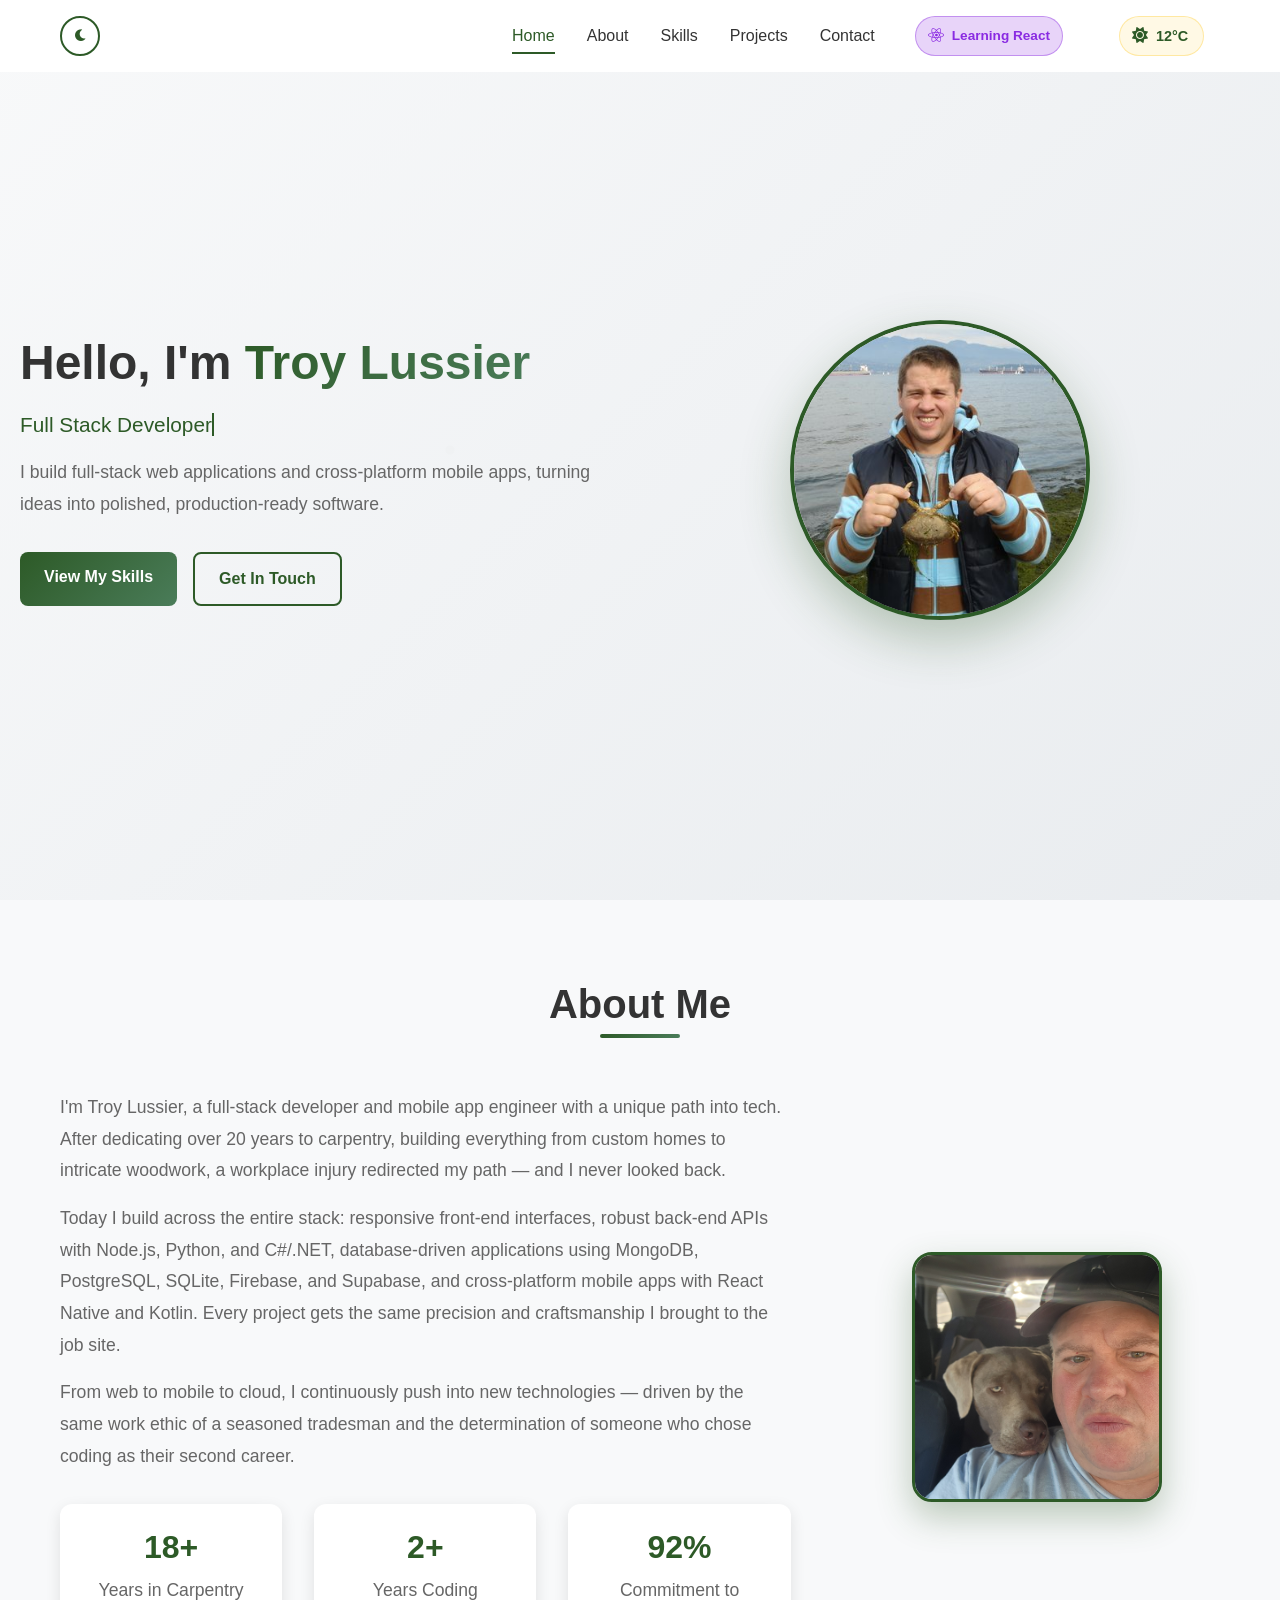
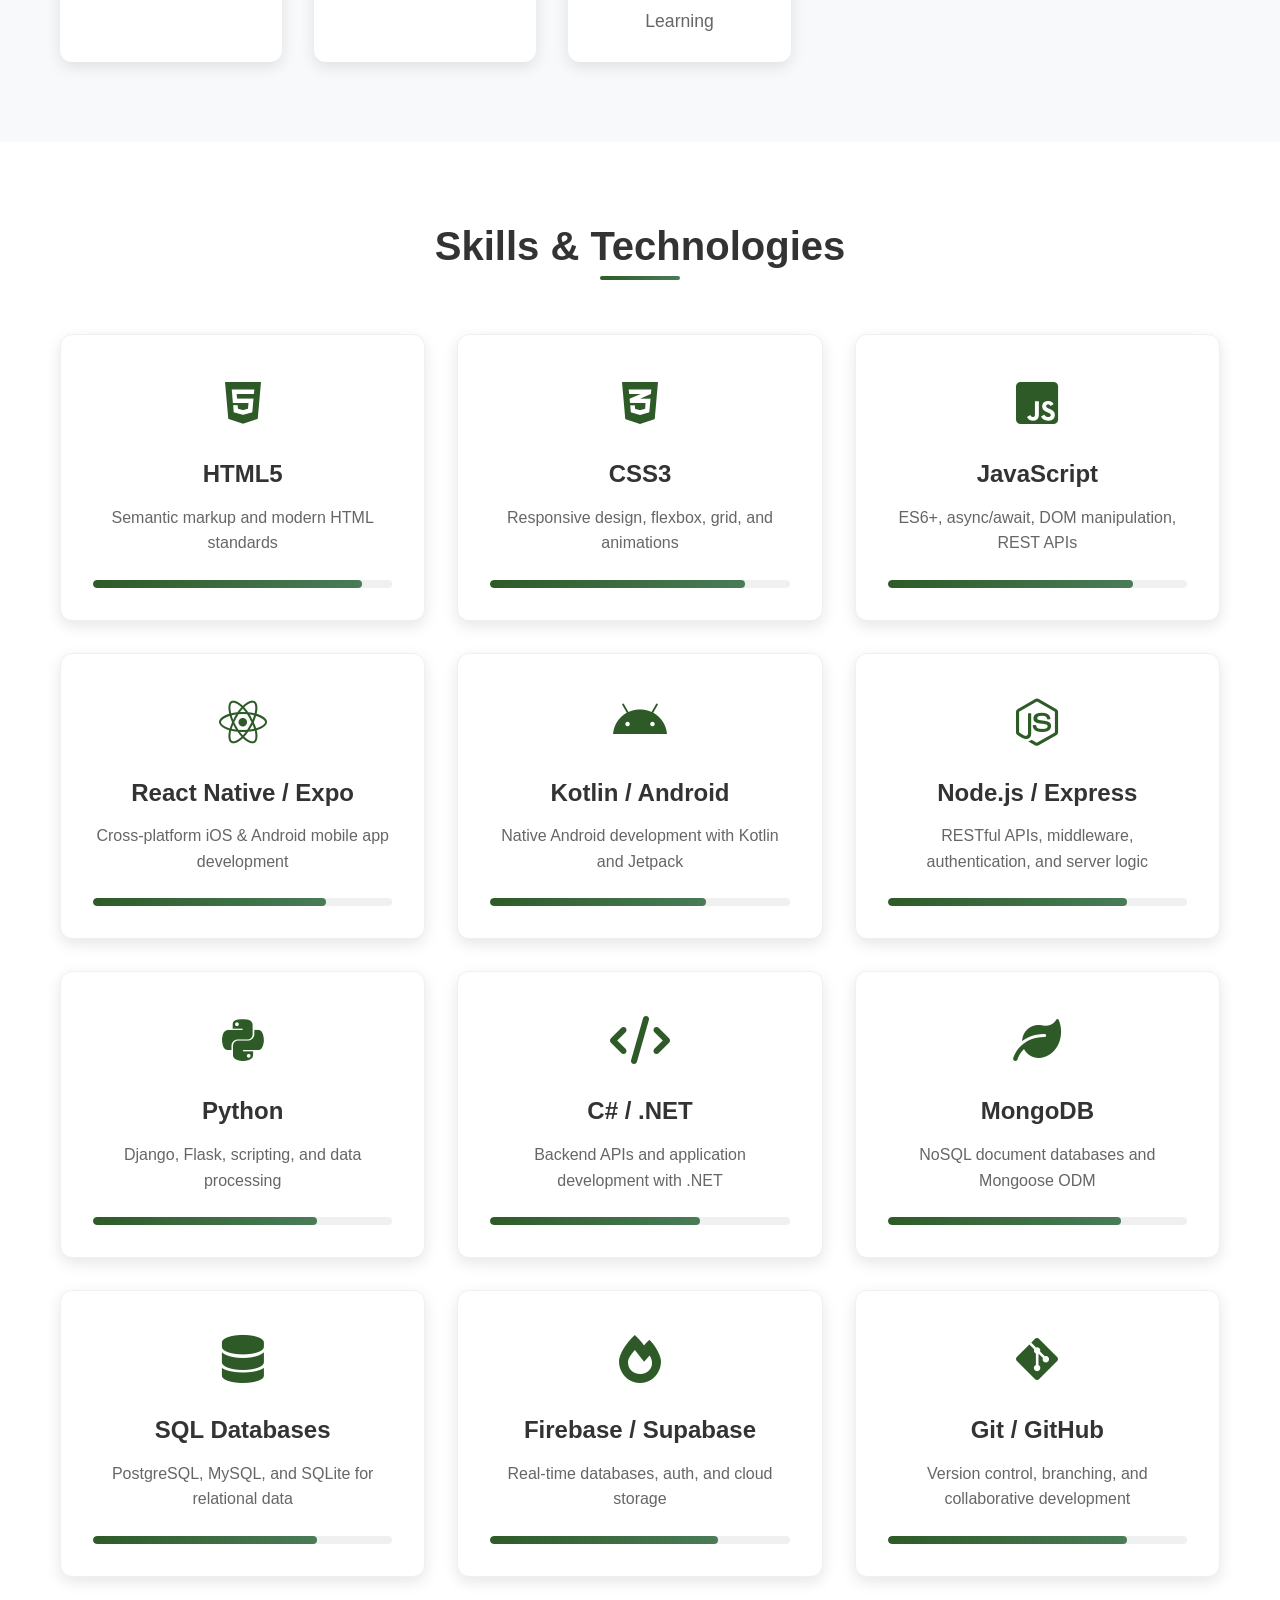
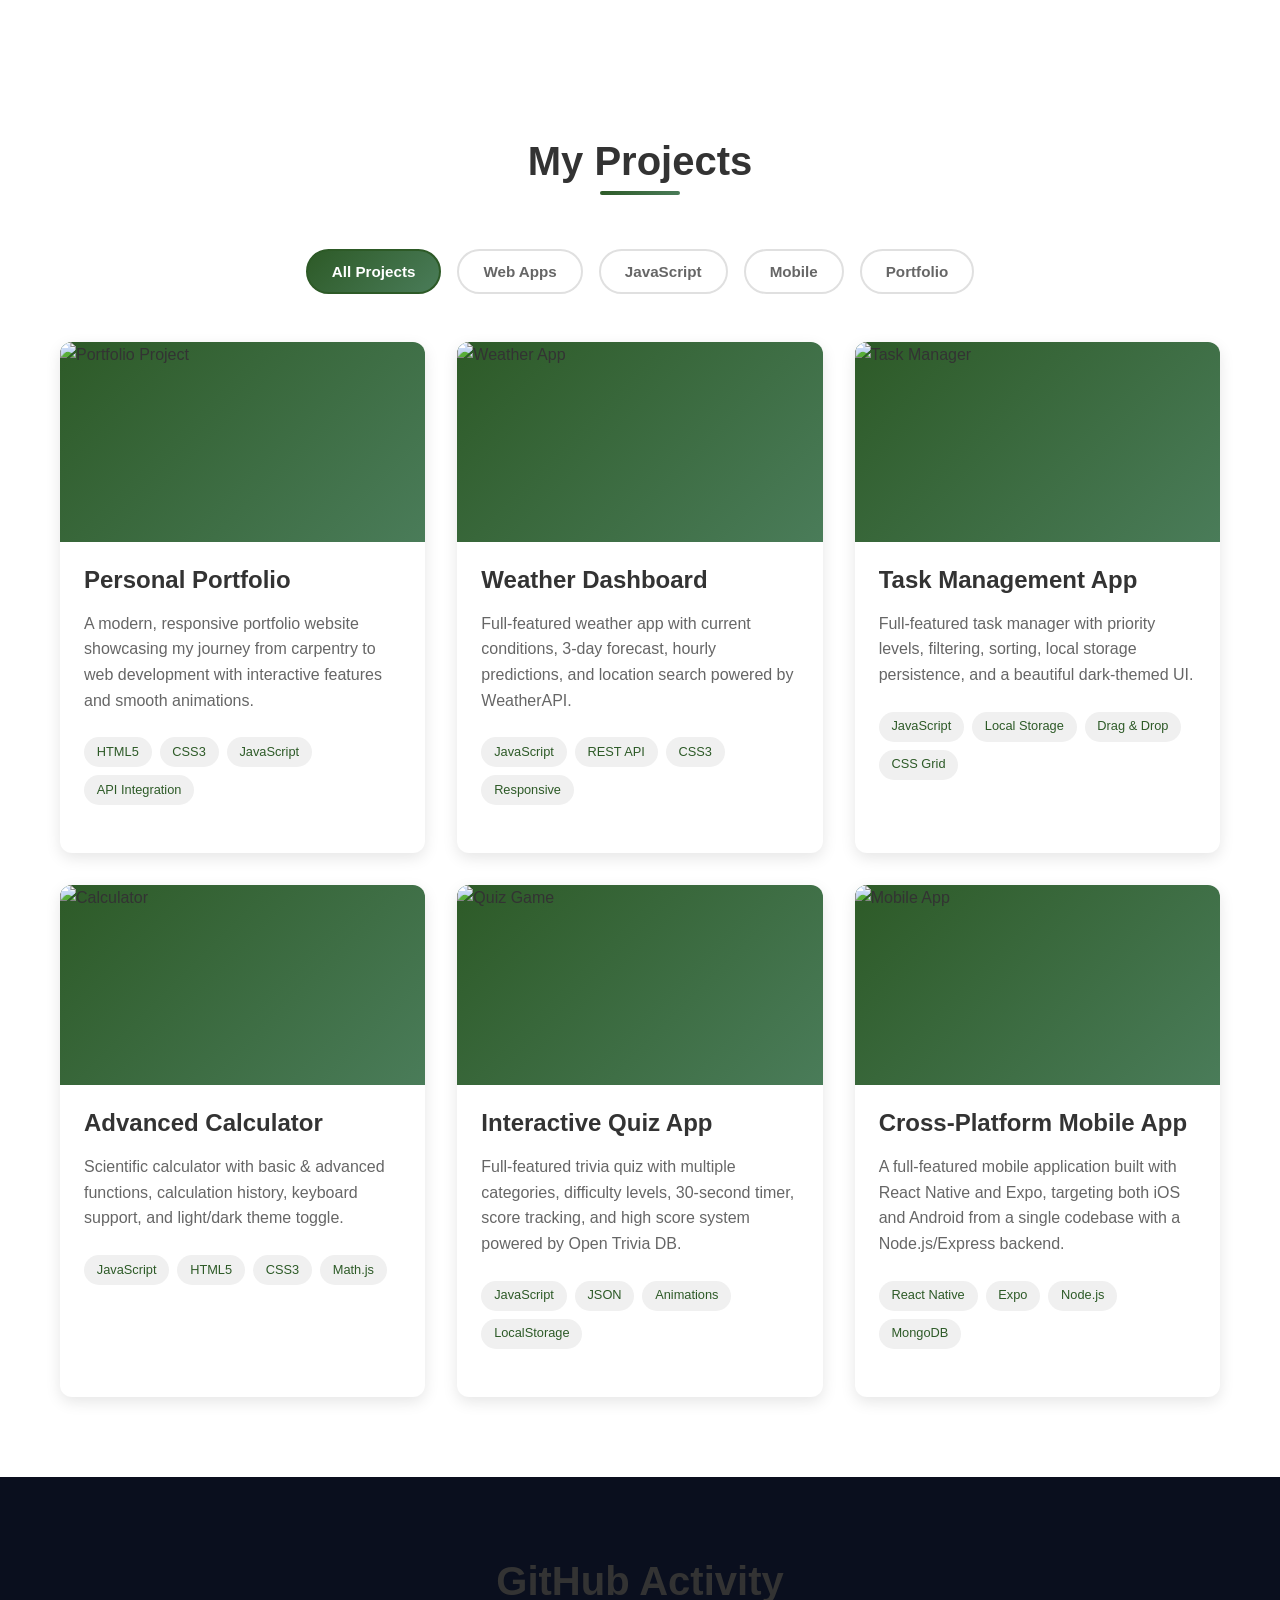
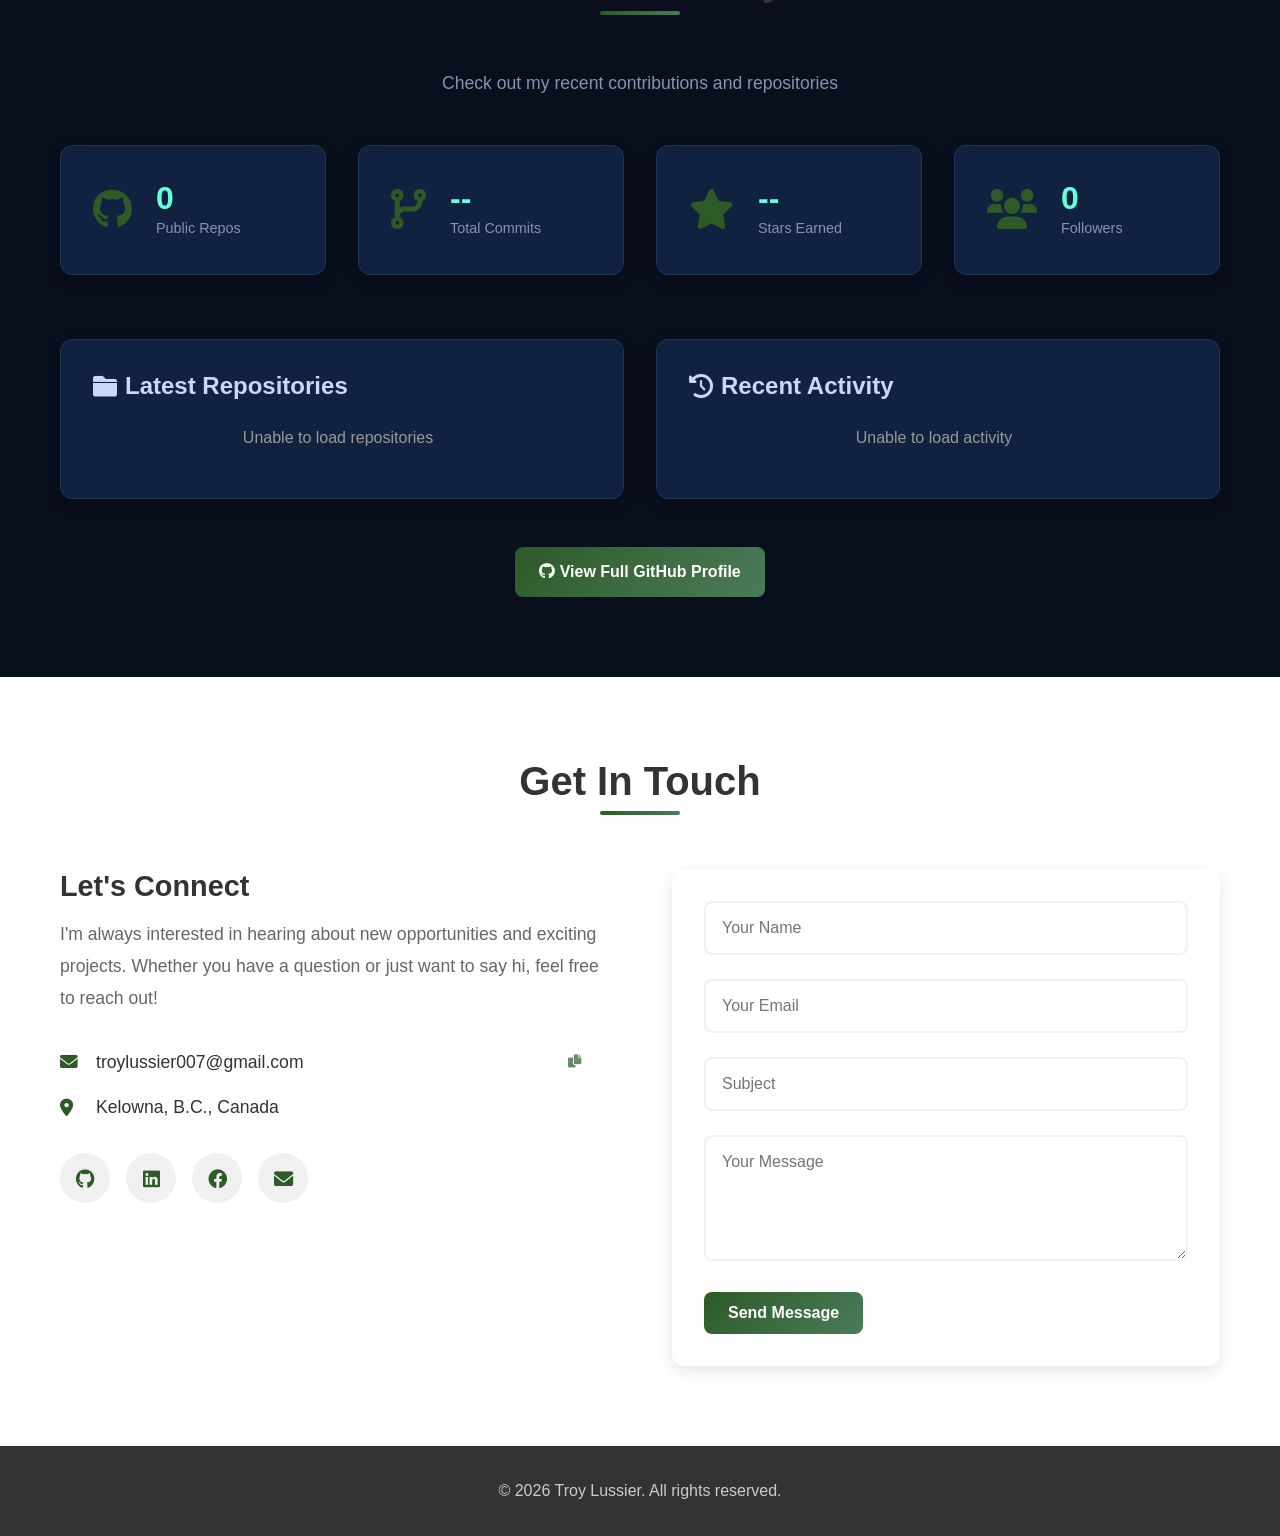
==== commit 33810152: "Update portfolio: full-stack & mobile dev skills, expanded skills grid, mobile project card" ====
--- a/index.html
+++ b/index.html
@@ -54,10 +54,10 @@
         <div class="hero-content">
             <h1>Hello, I'm <span class="highlight">Troy Lussier</span></h1>
             <p class="hero-subtitle">
-                <span class="typing-text">Full Stack Developer & Creative Problem Solver</span>
+                <span class="typing-text">Software Developer — Web, Mobile & Beyond</span>
             </p>
             <p class="hero-description">
-                I'm passionate about creating innovative web solutions and bringing ideas to life through code.
+                I build full-stack web applications and cross-platform mobile apps, turning ideas into polished, production-ready software.
             </p>
             <div class="hero-buttons">
                 <a href="#skills" class="btn btn-primary">View My Skills</a>
@@ -78,21 +78,20 @@
             <div class="about-content">
                 <div class="about-text">
                     <p>
-                        I'm Troy Lussier, a passionate developer with a unique journey into the world of technology. 
+                        I'm Troy Lussier, a full-stack developer and mobile app engineer with a unique path into tech. 
                         After dedicating over 20 years to carpentry, building everything from custom homes to intricate 
-                        woodwork, a workplace injury redirected my path toward coding and web development.
+                        woodwork, a workplace injury redirected my path — and I never looked back.
                     </p>
                     <p>
-                        What started as a necessity became a passion. The problem-solving skills, attention to detail, 
-                        and craftsmanship mindset I developed as a carpenter translate perfectly to writing clean, 
-                        efficient code. I approach each project with the same dedication to quality and precision 
-                        that I brought to every construction job.
+                        Today I build across the entire stack: responsive front-end interfaces, robust back-end APIs 
+                        with Node.js, Python, and C#/.NET, database-driven applications using MongoDB, PostgreSQL, 
+                        SQLite, Firebase, and Supabase, and cross-platform mobile apps with React Native and Kotlin. 
+                        Every project gets the same precision and craftsmanship I brought to the job site.
                     </p>
                     <p>
-                        My transition from building physical structures to creating digital experiences has been 
-                        incredibly rewarding. I continuously learn and adapt to new technologies, bringing both 
-                        the work ethic of a seasoned tradesman and the fresh perspective of someone who chose 
-                        coding as their second career.
+                        From web to mobile to cloud, I continuously push into new technologies — driven by the same 
+                        work ethic of a seasoned tradesman and the determination of someone who chose coding as their 
+                        second career.
                     </p>
                     <div class="about-stats">
                         <div class="stat">
@@ -123,10 +122,9 @@
         <div class="container">
             <h2 class="section-title">Skills & Technologies</h2>
             <div class="skills-grid">
-                <div class="skill-card">
-                    <div class="skill-icon">
-                        <i class="fab fa-html5"></i>
-                    </div>
+                <!-- Front End -->
+                <div class="skill-card">
+                    <div class="skill-icon"><i class="fab fa-html5"></i></div>
                     <h3>HTML5</h3>
                     <p>Semantic markup and modern HTML standards</p>
                     <div class="skill-progress" data-percentage="90">
@@ -135,9 +133,7 @@
                     </div>
                 </div>
                 <div class="skill-card">
-                    <div class="skill-icon">
-                        <i class="fab fa-css3-alt"></i>
-                    </div>
+                    <div class="skill-icon"><i class="fab fa-css3-alt"></i></div>
                     <h3>CSS3</h3>
                     <p>Responsive design, flexbox, grid, and animations</p>
                     <div class="skill-progress" data-percentage="85">
@@ -146,47 +142,97 @@
                     </div>
                 </div>
                 <div class="skill-card">
-                    <div class="skill-icon">
-                        <i class="fab fa-js-square"></i>
-                    </div>
+                    <div class="skill-icon"><i class="fab fa-js-square"></i></div>
                     <h3>JavaScript</h3>
-                    <p>ES6+ fundamentals and DOM manipulation</p>
+                    <p>ES6+, async/await, DOM manipulation, REST APIs</p>
+                    <div class="skill-progress" data-percentage="82">
+                        <div class="progress-fill"></div>
+                        <span class="progress-text">82%</span>
+                    </div>
+                </div>
+                <!-- Mobile -->
+                <div class="skill-card">
+                    <div class="skill-icon"><i class="fab fa-react"></i></div>
+                    <h3>React Native / Expo</h3>
+                    <p>Cross-platform iOS & Android mobile app development</p>
+                    <div class="skill-progress" data-percentage="78">
+                        <div class="progress-fill"></div>
+                        <span class="progress-text">78%</span>
+                    </div>
+                </div>
+                <div class="skill-card">
+                    <div class="skill-icon"><i class="fab fa-android"></i></div>
+                    <h3>Kotlin / Android</h3>
+                    <p>Native Android development with Kotlin and Jetpack</p>
+                    <div class="skill-progress" data-percentage="72">
+                        <div class="progress-fill"></div>
+                        <span class="progress-text">72%</span>
+                    </div>
+                </div>
+                <!-- Back End -->
+                <div class="skill-card">
+                    <div class="skill-icon"><i class="fab fa-node-js"></i></div>
+                    <h3>Node.js / Express</h3>
+                    <p>RESTful APIs, middleware, authentication, and server logic</p>
                     <div class="skill-progress" data-percentage="80">
                         <div class="progress-fill"></div>
                         <span class="progress-text">80%</span>
                     </div>
                 </div>
                 <div class="skill-card">
-                    <div class="skill-icon">
-                        <i class="fab fa-git-alt"></i>
-                    </div>
-                    <h3>Version Control</h3>
-                    <p>Git, GitHub, and collaborative development</p>
+                    <div class="skill-icon"><i class="fab fa-python"></i></div>
+                    <h3>Python</h3>
+                    <p>Django, Flask, scripting, and data processing</p>
                     <div class="skill-progress" data-percentage="75">
                         <div class="progress-fill"></div>
                         <span class="progress-text">75%</span>
                     </div>
                 </div>
                 <div class="skill-card">
-                    <div class="skill-icon">
-                        <i class="fas fa-tools"></i>
-                    </div>
-                    <h3>Problem Solving</h3>
-                    <p>Analytical thinking and debugging skills</p>
-                    <div class="skill-progress" data-percentage="95">
-                        <div class="progress-fill"></div>
-                        <span class="progress-text">95%</span>
-                    </div>
-                </div>
-                <div class="skill-card">
-                    <div class="skill-icon">
-                        <i class="fas fa-mobile-alt"></i>
-                    </div>
-                    <h3>Responsive Design</h3>
-                    <p>Mobile-first approach and cross-browser compatibility</p>
-                    <div class="skill-progress" data-percentage="88">
-                        <div class="progress-fill"></div>
-                        <span class="progress-text">88%</span>
+                    <div class="skill-icon"><i class="fas fa-code"></i></div>
+                    <h3>C# / .NET</h3>
+                    <p>Backend APIs and application development with .NET</p>
+                    <div class="skill-progress" data-percentage="70">
+                        <div class="progress-fill"></div>
+                        <span class="progress-text">70%</span>
+                    </div>
+                </div>
+                <!-- Databases & Cloud -->
+                <div class="skill-card">
+                    <div class="skill-icon"><i class="fas fa-leaf"></i></div>
+                    <h3>MongoDB</h3>
+                    <p>NoSQL document databases and Mongoose ODM</p>
+                    <div class="skill-progress" data-percentage="78">
+                        <div class="progress-fill"></div>
+                        <span class="progress-text">78%</span>
+                    </div>
+                </div>
+                <div class="skill-card">
+                    <div class="skill-icon"><i class="fas fa-database"></i></div>
+                    <h3>SQL Databases</h3>
+                    <p>PostgreSQL, MySQL, and SQLite for relational data</p>
+                    <div class="skill-progress" data-percentage="75">
+                        <div class="progress-fill"></div>
+                        <span class="progress-text">75%</span>
+                    </div>
+                </div>
+                <div class="skill-card">
+                    <div class="skill-icon"><i class="fas fa-fire"></i></div>
+                    <h3>Firebase / Supabase</h3>
+                    <p>Real-time databases, auth, and cloud storage</p>
+                    <div class="skill-progress" data-percentage="76">
+                        <div class="progress-fill"></div>
+                        <span class="progress-text">76%</span>
+                    </div>
+                </div>
+                <!-- Tools -->
+                <div class="skill-card">
+                    <div class="skill-icon"><i class="fab fa-git-alt"></i></div>
+                    <h3>Git / GitHub</h3>
+                    <p>Version control, branching, and collaborative development</p>
+                    <div class="skill-progress" data-percentage="80">
+                        <div class="progress-fill"></div>
+                        <span class="progress-text">80%</span>
                     </div>
                 </div>
             </div>
@@ -203,6 +249,7 @@
                 <button class="filter-btn active" data-filter="all">All Projects</button>
                 <button class="filter-btn" data-filter="web">Web Apps</button>
                 <button class="filter-btn" data-filter="javascript">JavaScript</button>
+                <button class="filter-btn" data-filter="mobile">Mobile</button>
                 <button class="filter-btn" data-filter="portfolio">Portfolio</button>
             </div>
             
@@ -338,25 +385,25 @@
                     </div>
                 </div>
 
-                <div class="project-card" data-category="portfolio web">
+                <div class="project-card" data-category="mobile javascript">
                     <div class="project-image">
-                        <img src="https://via.placeholder.com/400x250/4a7c59/ffffff?text=Coming+Soon" alt="Future Project">
+                        <img src="https://via.placeholder.com/400x250/4a7c59/ffffff?text=Mobile+App" alt="Mobile App">
                         <div class="project-overlay">
                             <div class="project-links-overlay">
-                                <a href="#" class="project-btn" target="_blank">
-                                    <i class="fas fa-hourglass-half"></i> In Progress
+                                <a href="https://github.com/troytoews69-code" class="project-btn" target="_blank">
+                                    <i class="fab fa-github"></i> GitHub
                                 </a>
                             </div>
                         </div>
                     </div>
                     <div class="project-content">
-                        <h3>More Projects Coming Soon!</h3>
-                        <p>Currently working on exciting new projects including a full-stack application and React-based web app. Stay tuned!</p>
+                        <h3>Cross-Platform Mobile App</h3>
+                        <p>A full-featured mobile application built with React Native and Expo, targeting both iOS and Android from a single codebase with a Node.js/Express backend.</p>
                         <div class="project-tech">
-                            <span class="tech-tag">React</span>
+                            <span class="tech-tag">React Native</span>
+                            <span class="tech-tag">Expo</span>
                             <span class="tech-tag">Node.js</span>
                             <span class="tech-tag">MongoDB</span>
-                            <span class="tech-tag">API</span>
                         </div>
                     </div>
                 </div>
@@ -506,7 +553,7 @@
     <!-- This is where the Footer Section is located -->
     <footer class="footer">
         <div class="container">
-            <p>&copy; 2025 Troy Lussier. All rights reserved.</p>
+            <p>&copy; 2026 Troy Lussier. All rights reserved.</p>
         </div>
     </footer>
 
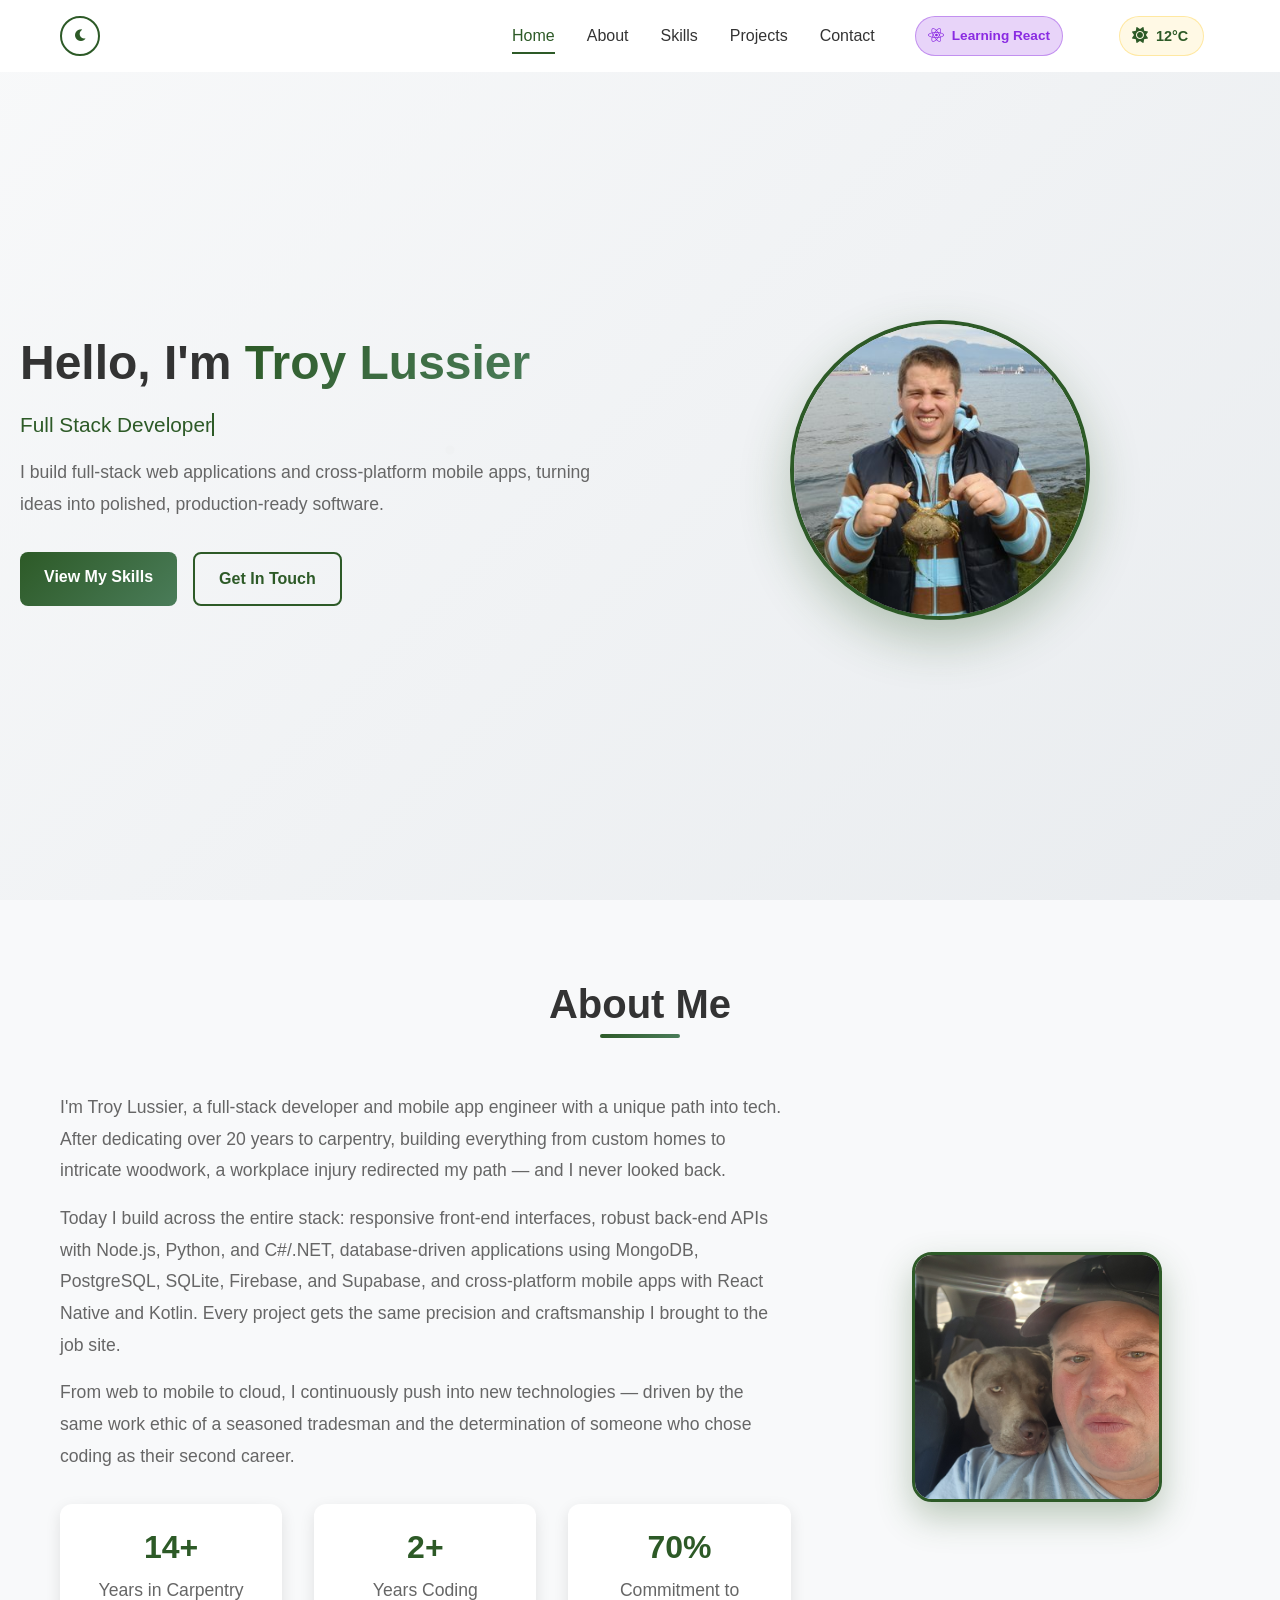
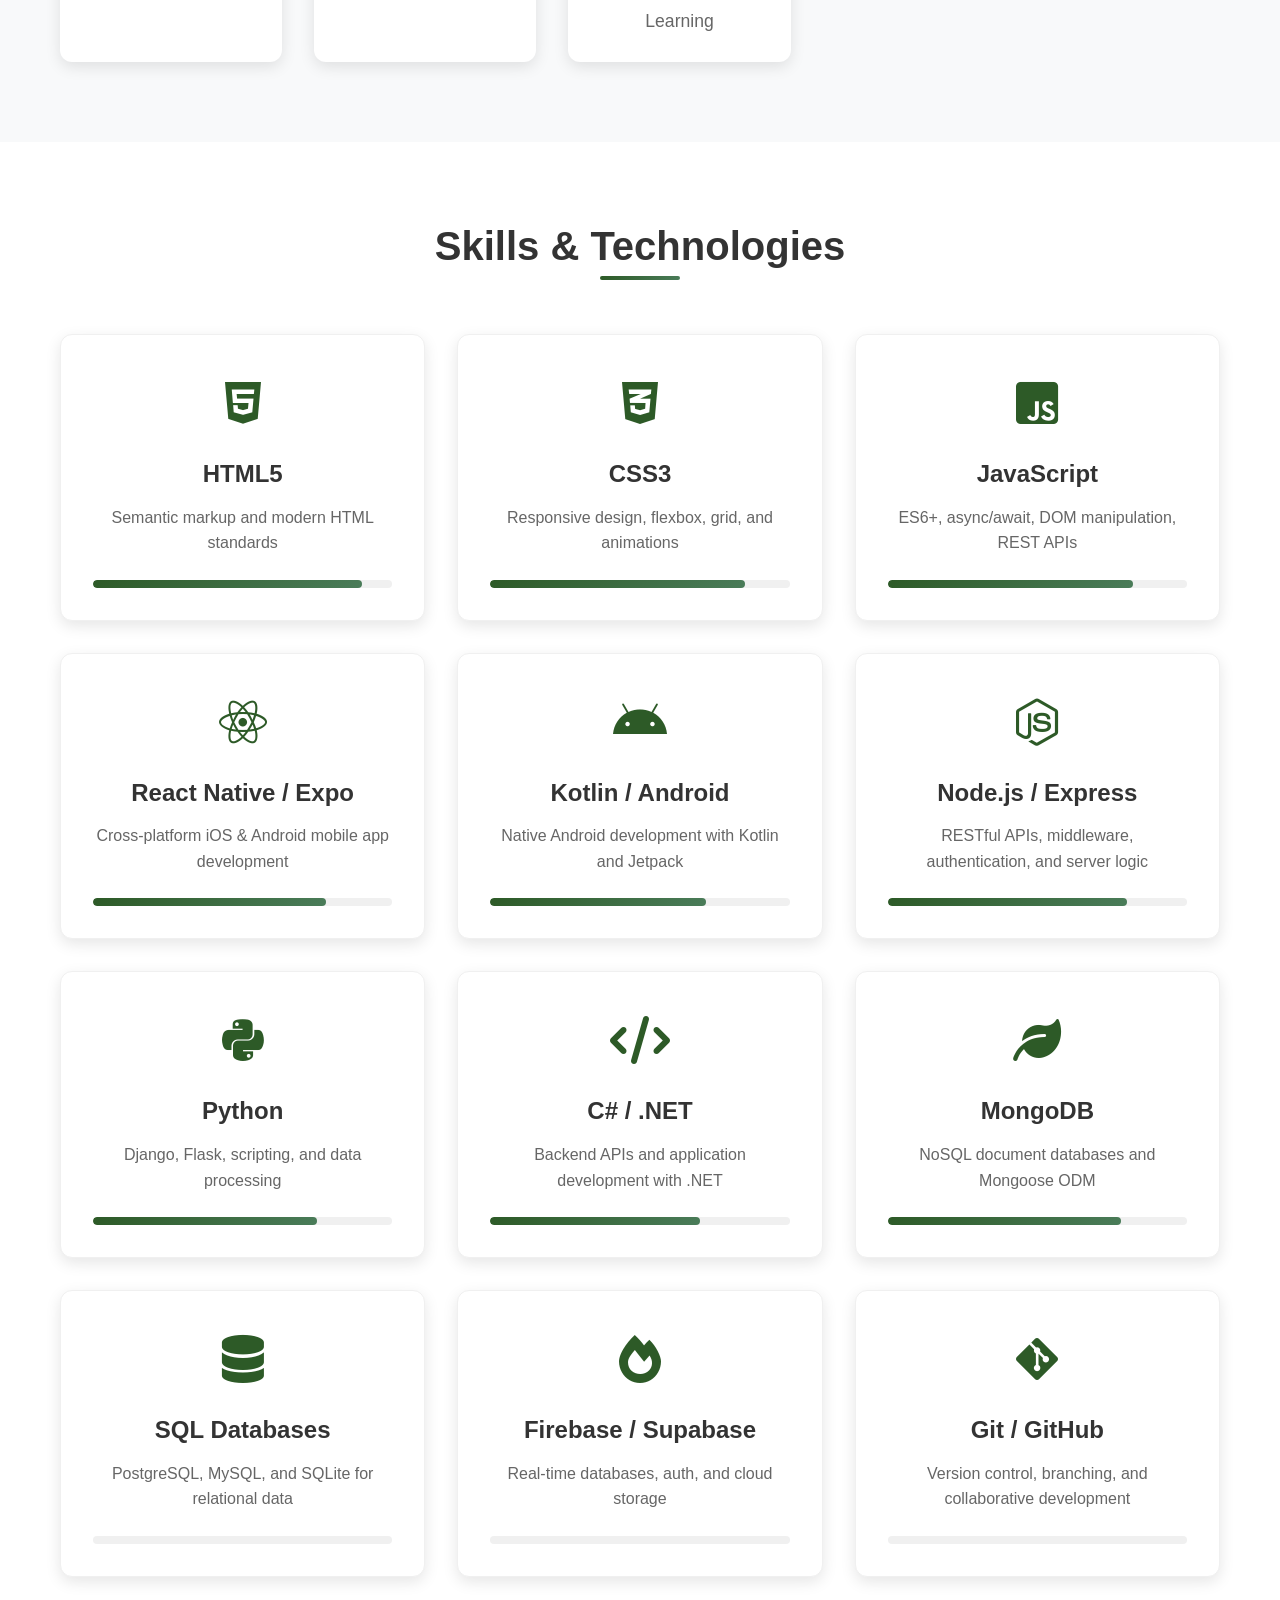
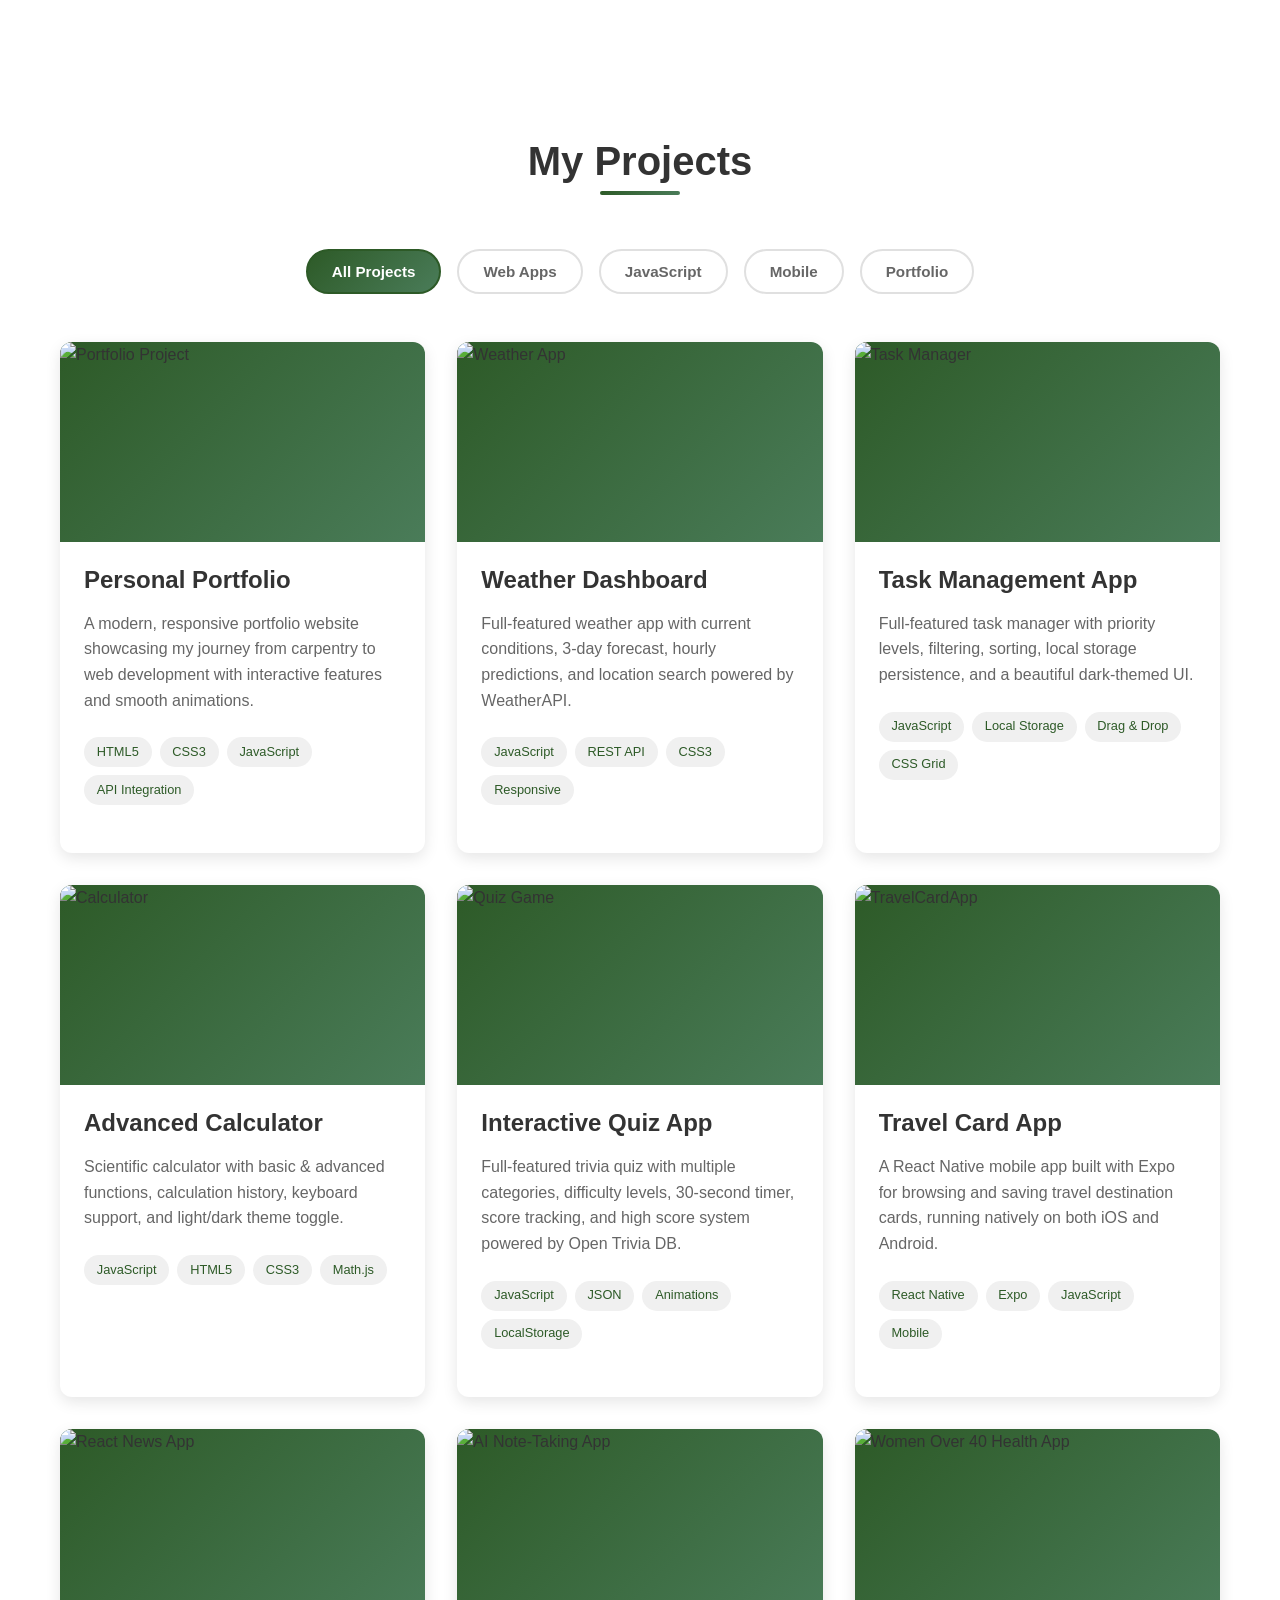
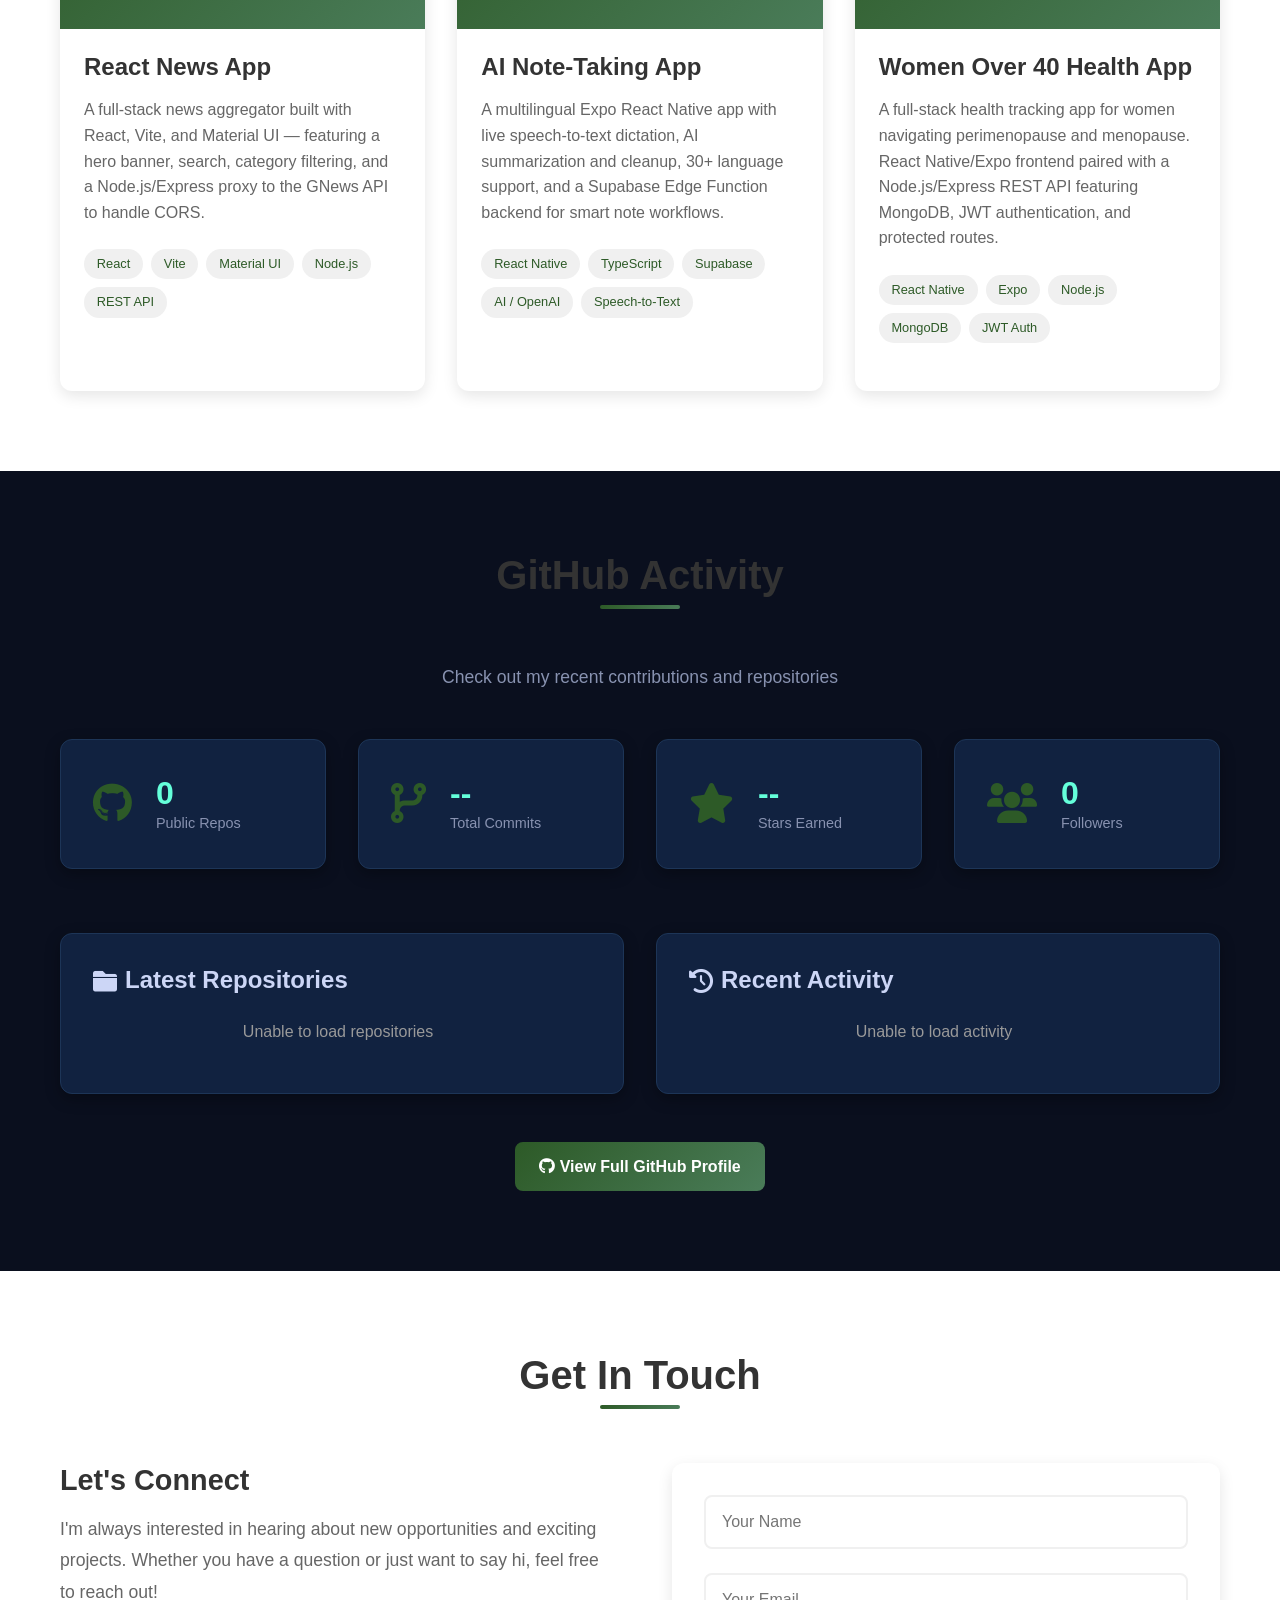
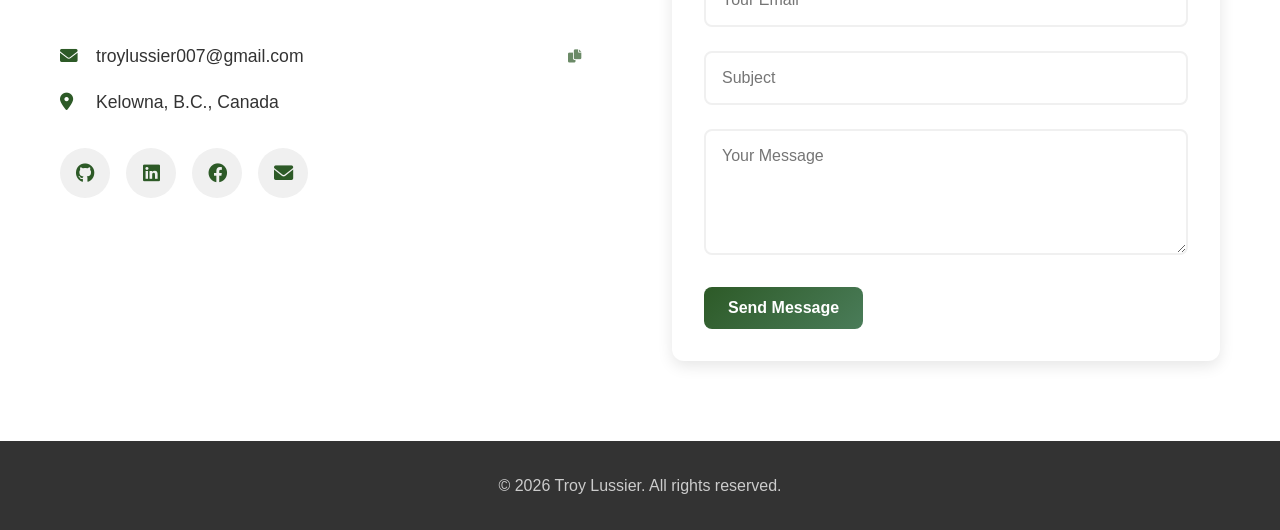
==== commit 73de6bbd: "Add real GitHub projects: TravelCardApp, React News App, AI Note App, Women Over 40 Health App" ====
--- a/index.html
+++ b/index.html
@@ -387,23 +387,98 @@
 
                 <div class="project-card" data-category="mobile javascript">
                     <div class="project-image">
-                        <img src="https://via.placeholder.com/400x250/4a7c59/ffffff?text=Mobile+App" alt="Mobile App">
-                        <div class="project-overlay">
-                            <div class="project-links-overlay">
-                                <a href="https://github.com/troytoews69-code" class="project-btn" target="_blank">
-                                    <i class="fab fa-github"></i> GitHub
-                                </a>
-                            </div>
-                        </div>
-                    </div>
-                    <div class="project-content">
-                        <h3>Cross-Platform Mobile App</h3>
-                        <p>A full-featured mobile application built with React Native and Expo, targeting both iOS and Android from a single codebase with a Node.js/Express backend.</p>
+                        <img src="https://via.placeholder.com/400x250/4a7c59/ffffff?text=Travel+Card+App" alt="TravelCardApp">
+                        <div class="project-overlay">
+                            <div class="project-links-overlay">
+                                <a href="https://github.com/troytoews69-code/TravelCardApp" class="project-btn" target="_blank">
+                                    <i class="fab fa-github"></i> GitHub
+                                </a>
+                            </div>
+                        </div>
+                    </div>
+                    <div class="project-content">
+                        <h3>Travel Card App</h3>
+                        <p>A React Native mobile app built with Expo for browsing and saving travel destination cards, running natively on both iOS and Android.</p>
+                        <div class="project-tech">
+                            <span class="tech-tag">React Native</span>
+                            <span class="tech-tag">Expo</span>
+                            <span class="tech-tag">JavaScript</span>
+                            <span class="tech-tag">Mobile</span>
+                        </div>
+                    </div>
+                </div>
+
+                <div class="project-card" data-category="web javascript">
+                    <div class="project-image">
+                        <img src="https://via.placeholder.com/400x250/2d5a27/ffffff?text=React+News+App" alt="React News App">
+                        <div class="project-overlay">
+                            <div class="project-links-overlay">
+                                <a href="https://github.com/troytoews69-code/react-news-app" class="project-btn" target="_blank">
+                                    <i class="fab fa-github"></i> GitHub
+                                </a>
+                            </div>
+                        </div>
+                    </div>
+                    <div class="project-content">
+                        <h3>React News App</h3>
+                        <p>A full-stack news aggregator built with React, Vite, and Material UI — featuring a hero banner, search, category filtering, and a Node.js/Express proxy to the GNews API to handle CORS.</p>
+                        <div class="project-tech">
+                            <span class="tech-tag">React</span>
+                            <span class="tech-tag">Vite</span>
+                            <span class="tech-tag">Material UI</span>
+                            <span class="tech-tag">Node.js</span>
+                            <span class="tech-tag">REST API</span>
+                        </div>
+                    </div>
+                </div>
+
+                <div class="project-card" data-category="mobile javascript">
+                    <div class="project-image">
+                        <img src="https://via.placeholder.com/400x250/4a7c59/ffffff?text=AI+Note+App" alt="AI Note-Taking App">
+                        <div class="project-overlay">
+                            <div class="project-links-overlay">
+                                <a href="https://github.com/troytoews69-code/note-taking-app-mongodb" class="project-btn" target="_blank">
+                                    <i class="fab fa-github"></i> GitHub
+                                </a>
+                            </div>
+                        </div>
+                    </div>
+                    <div class="project-content">
+                        <h3>AI Note-Taking App</h3>
+                        <p>A multilingual Expo React Native app with live speech-to-text dictation, AI summarization and cleanup, 30+ language support, and a Supabase Edge Function backend for smart note workflows.</p>
+                        <div class="project-tech">
+                            <span class="tech-tag">React Native</span>
+                            <span class="tech-tag">TypeScript</span>
+                            <span class="tech-tag">Supabase</span>
+                            <span class="tech-tag">AI / OpenAI</span>
+                            <span class="tech-tag">Speech-to-Text</span>
+                        </div>
+                    </div>
+                </div>
+
+                <div class="project-card" data-category="mobile javascript">
+                    <div class="project-image">
+                        <img src="https://via.placeholder.com/400x250/2d5a27/ffffff?text=Health+App" alt="Women Over 40 Health App">
+                        <div class="project-overlay">
+                            <div class="project-links-overlay">
+                                <a href="https://github.com/troytoews69-code/project-meridian-frontend" class="project-btn" target="_blank">
+                                    <i class="fab fa-github"></i> GitHub (App)
+                                </a>
+                                <a href="https://github.com/troytoews69-code/project-meridian-backend" class="project-btn" target="_blank">
+                                    <i class="fab fa-github"></i> GitHub (API)
+                                </a>
+                            </div>
+                        </div>
+                    </div>
+                    <div class="project-content">
+                        <h3>Women Over 40 Health App</h3>
+                        <p>A full-stack health tracking app for women navigating perimenopause and menopause. React Native/Expo frontend paired with a Node.js/Express REST API featuring MongoDB, JWT authentication, and protected routes.</p>
                         <div class="project-tech">
                             <span class="tech-tag">React Native</span>
                             <span class="tech-tag">Expo</span>
                             <span class="tech-tag">Node.js</span>
                             <span class="tech-tag">MongoDB</span>
+                            <span class="tech-tag">JWT Auth</span>
                         </div>
                     </div>
                 </div>
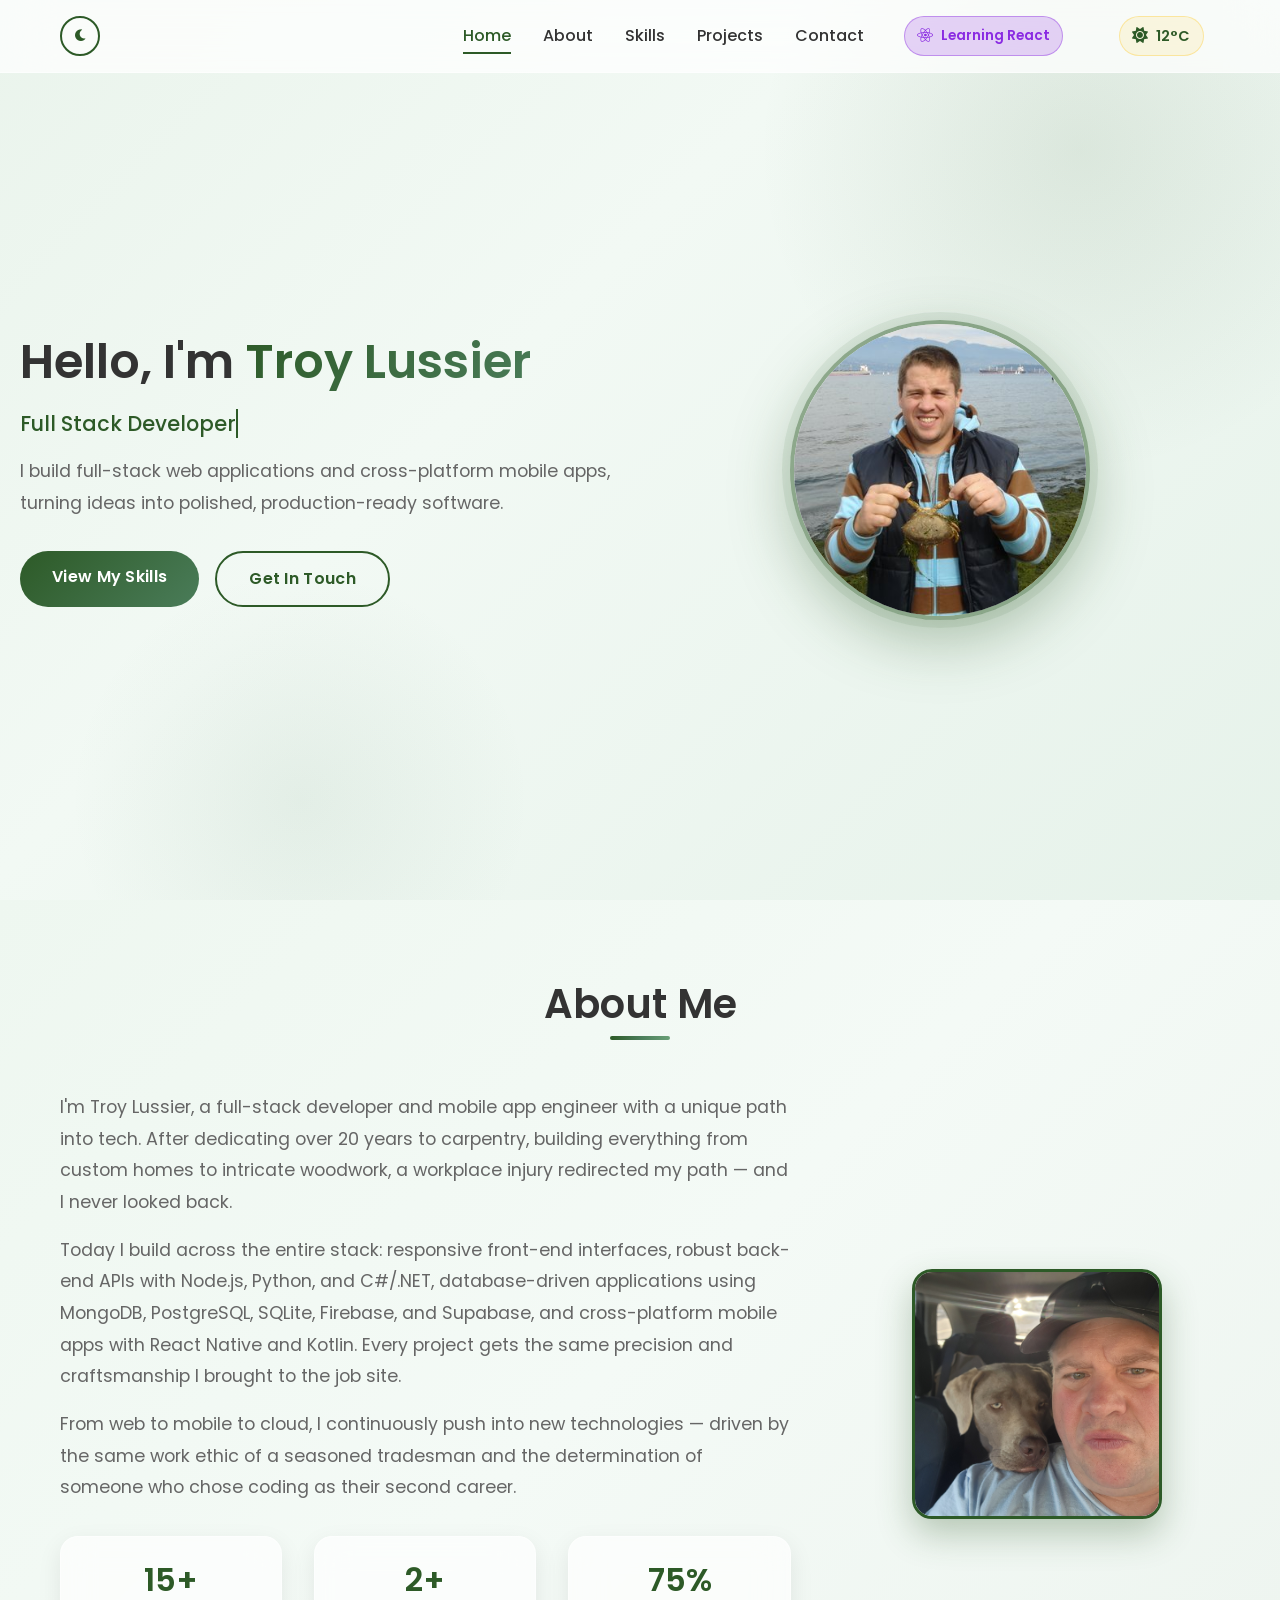
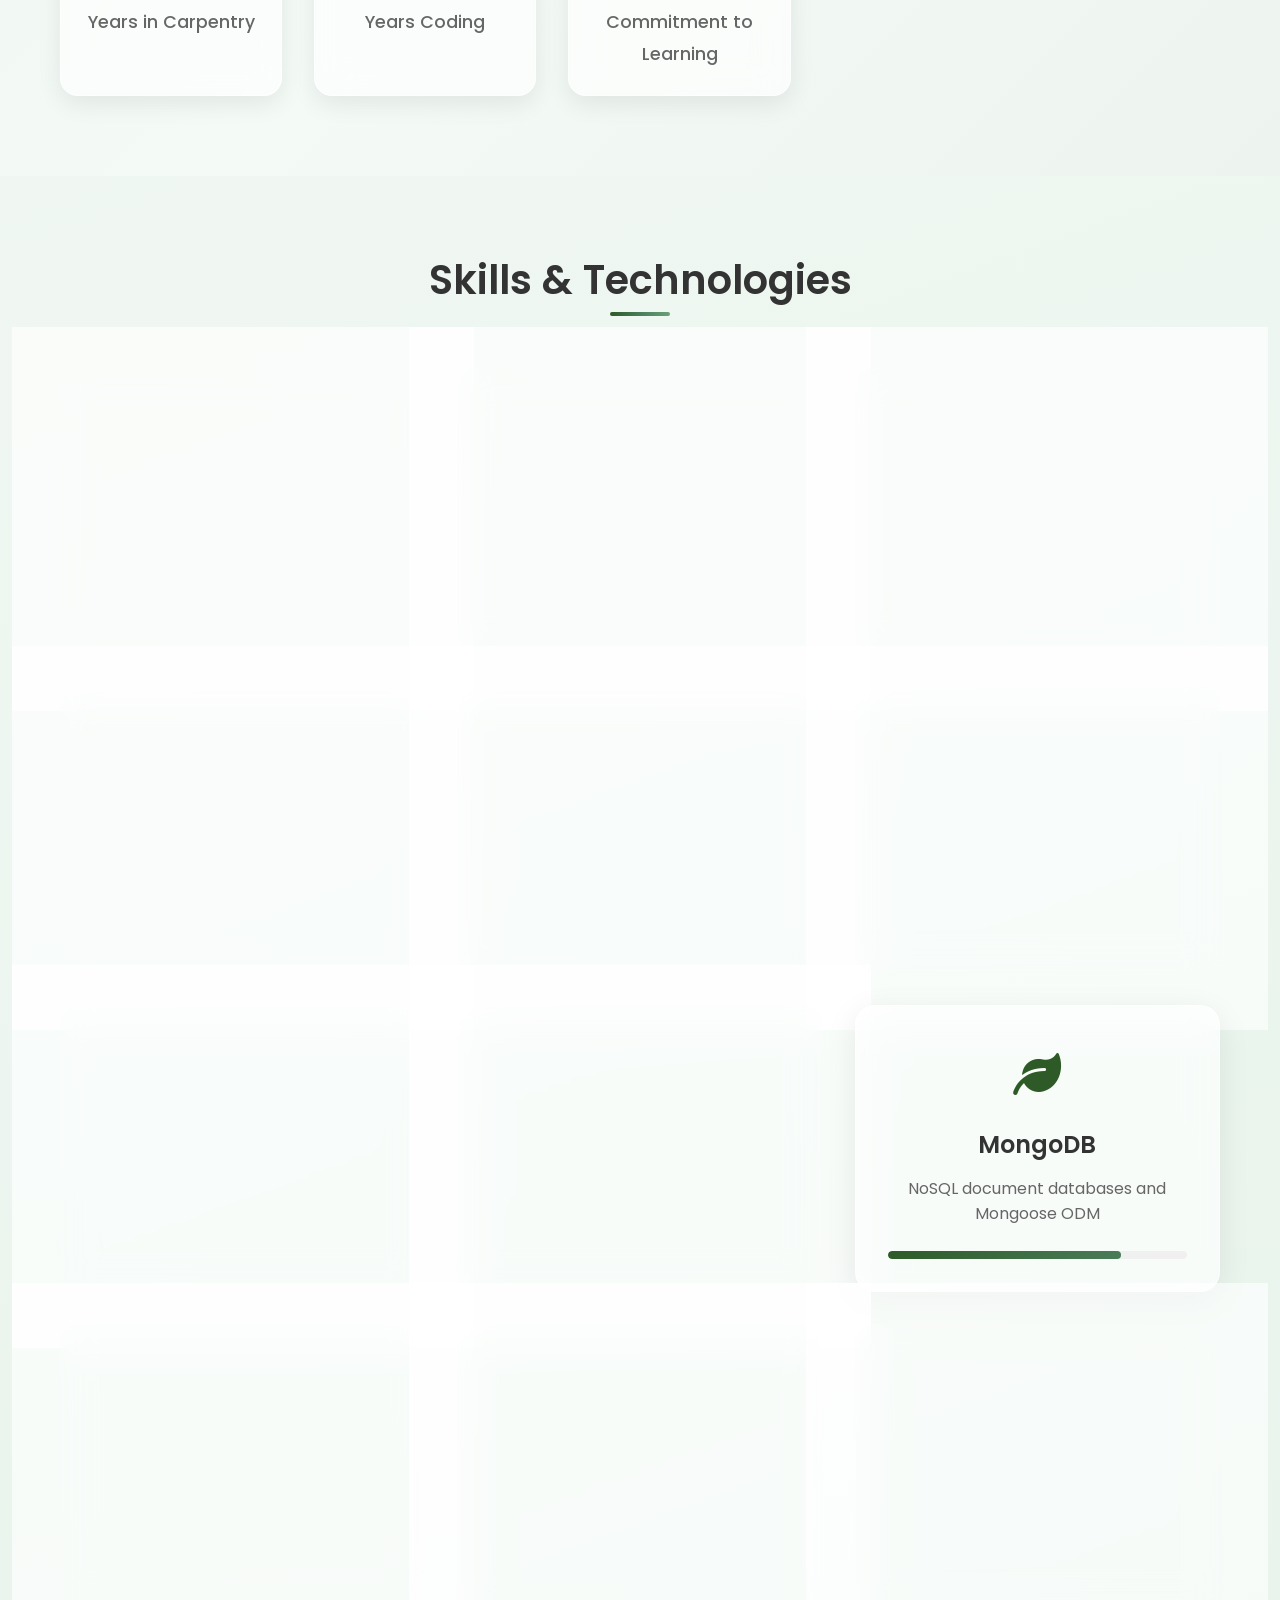
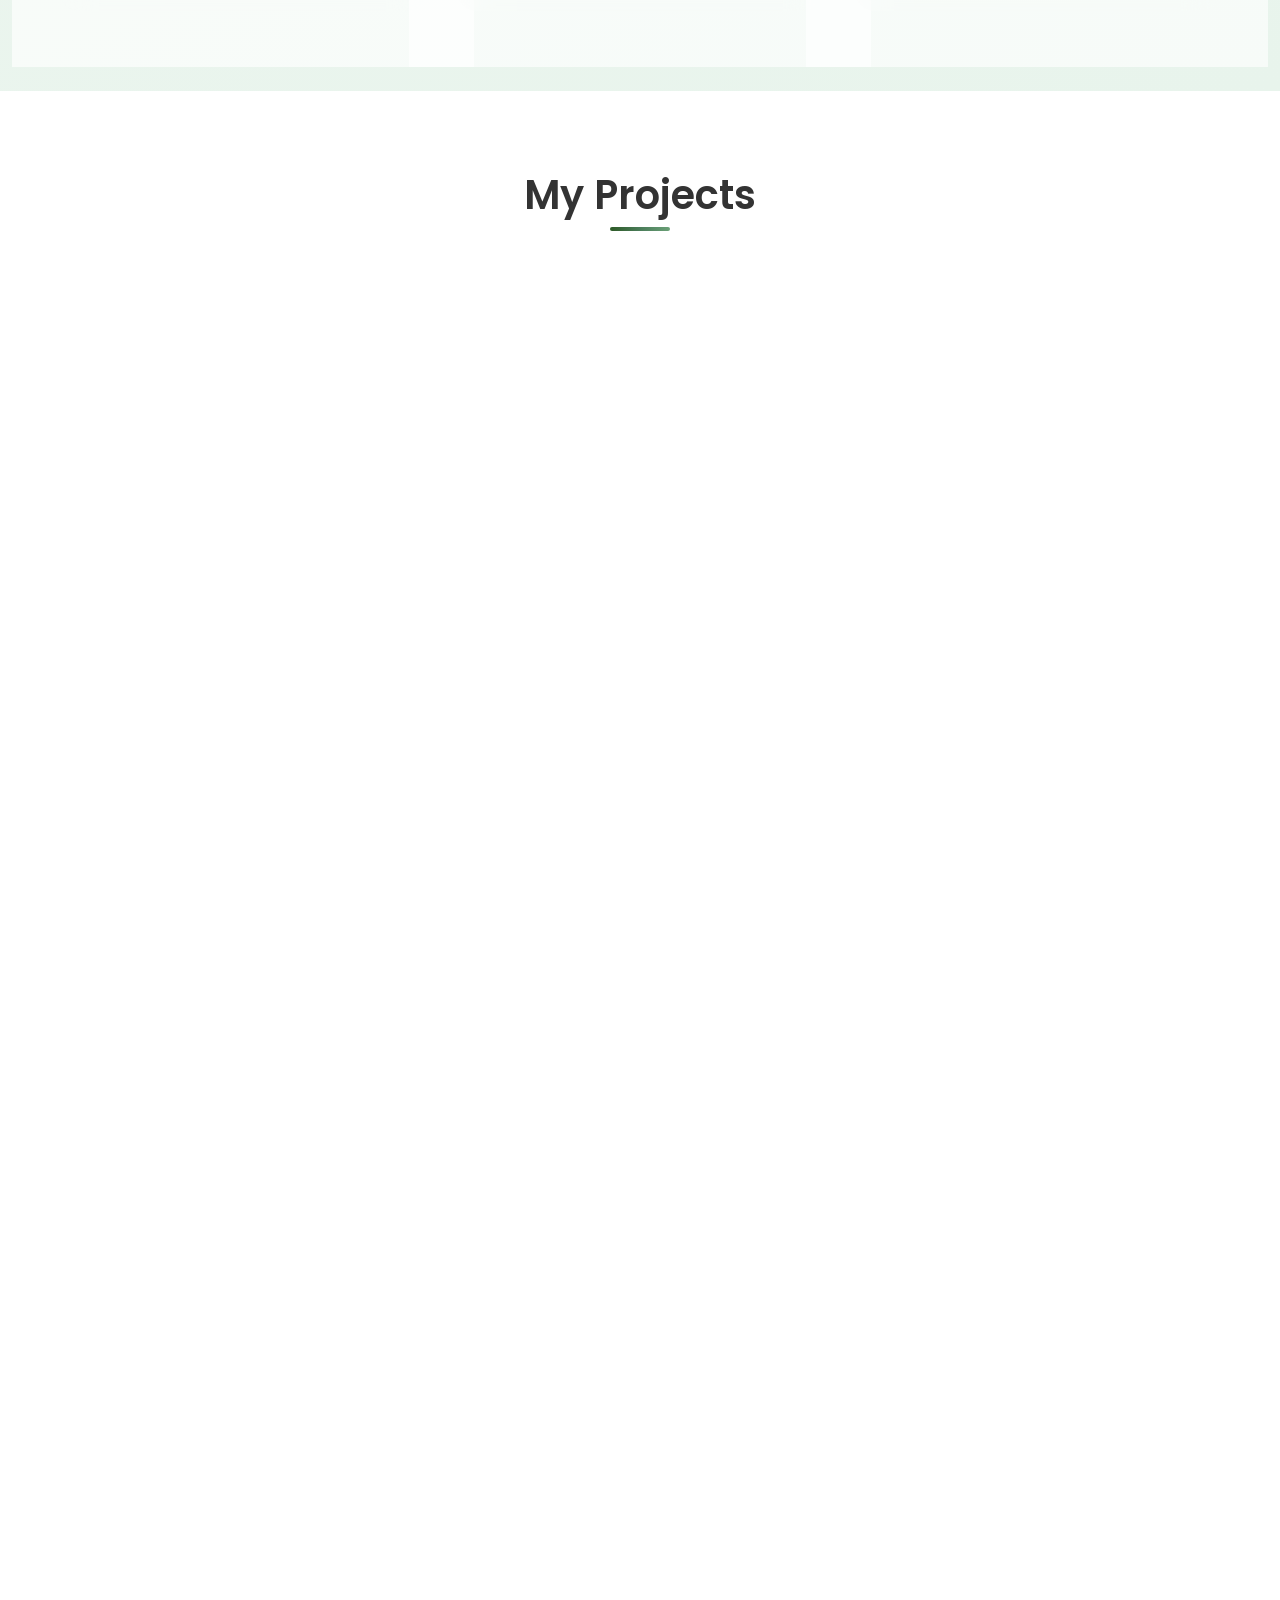
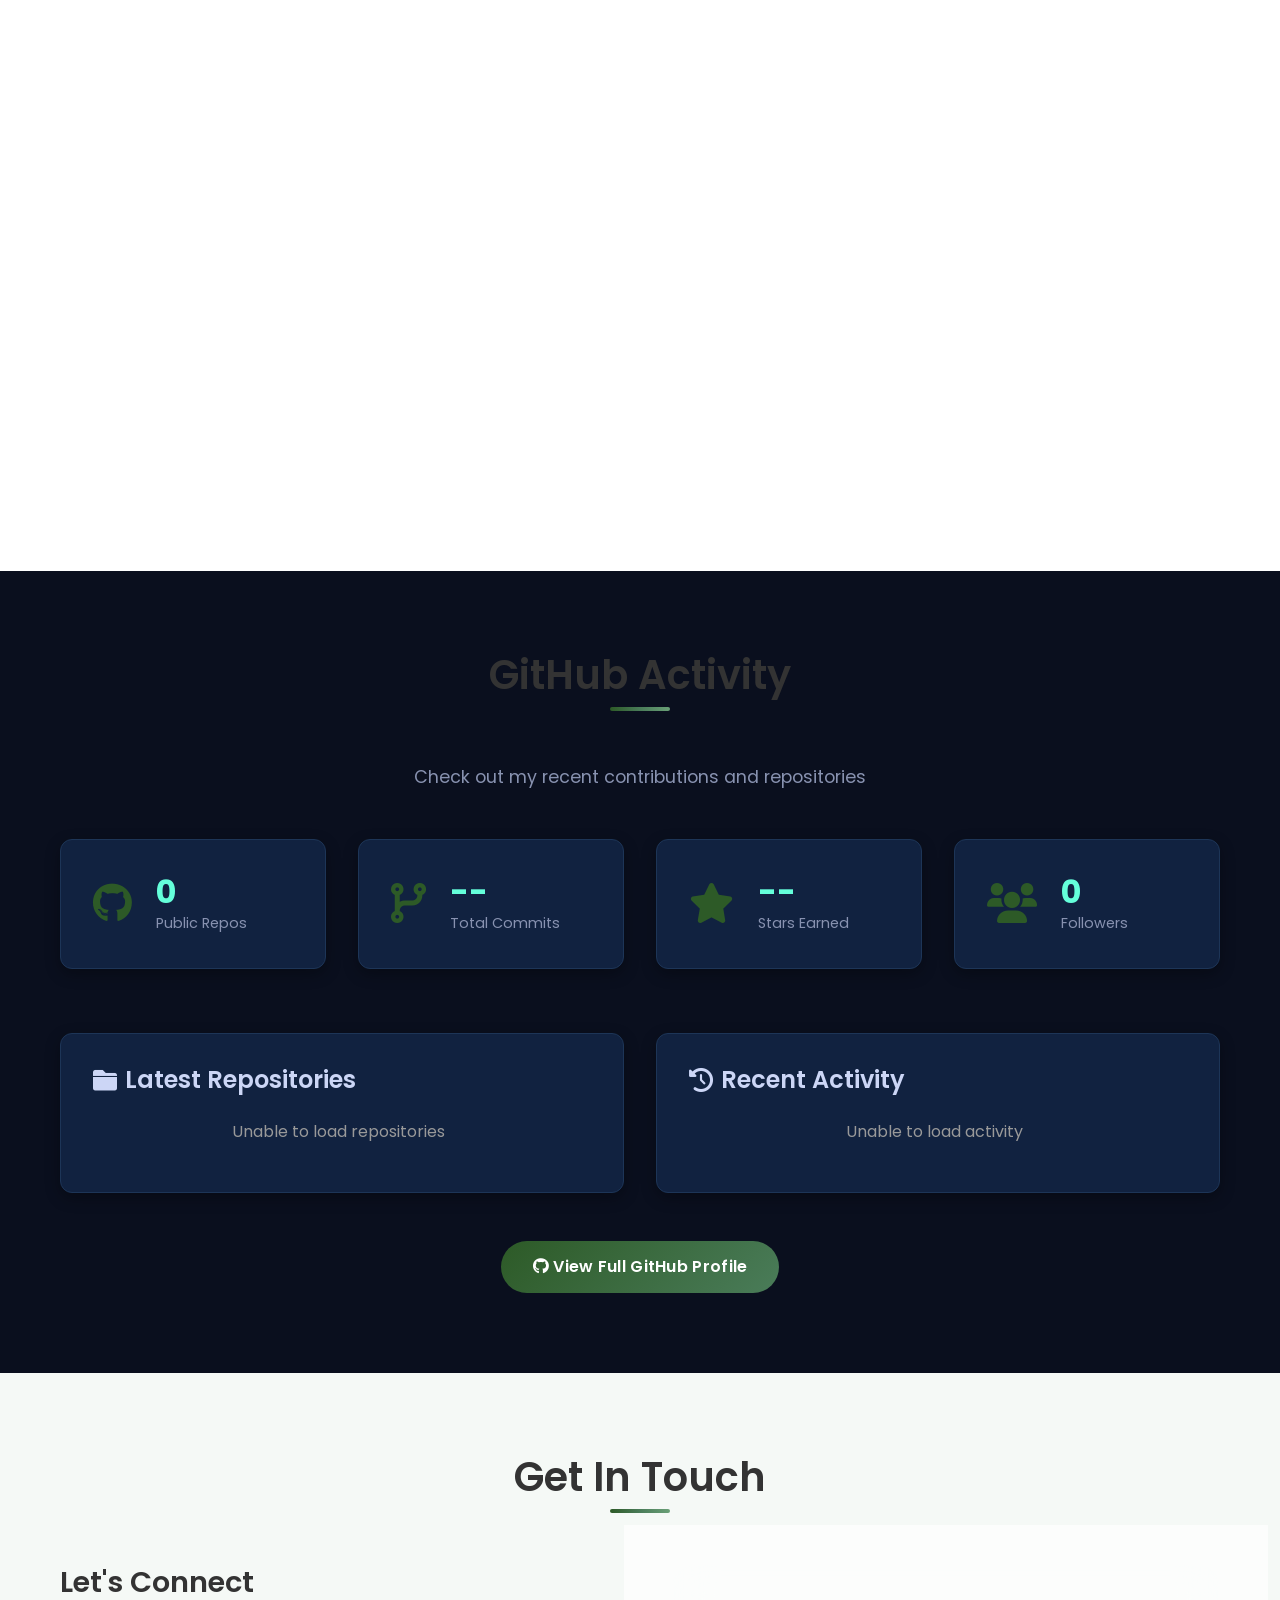
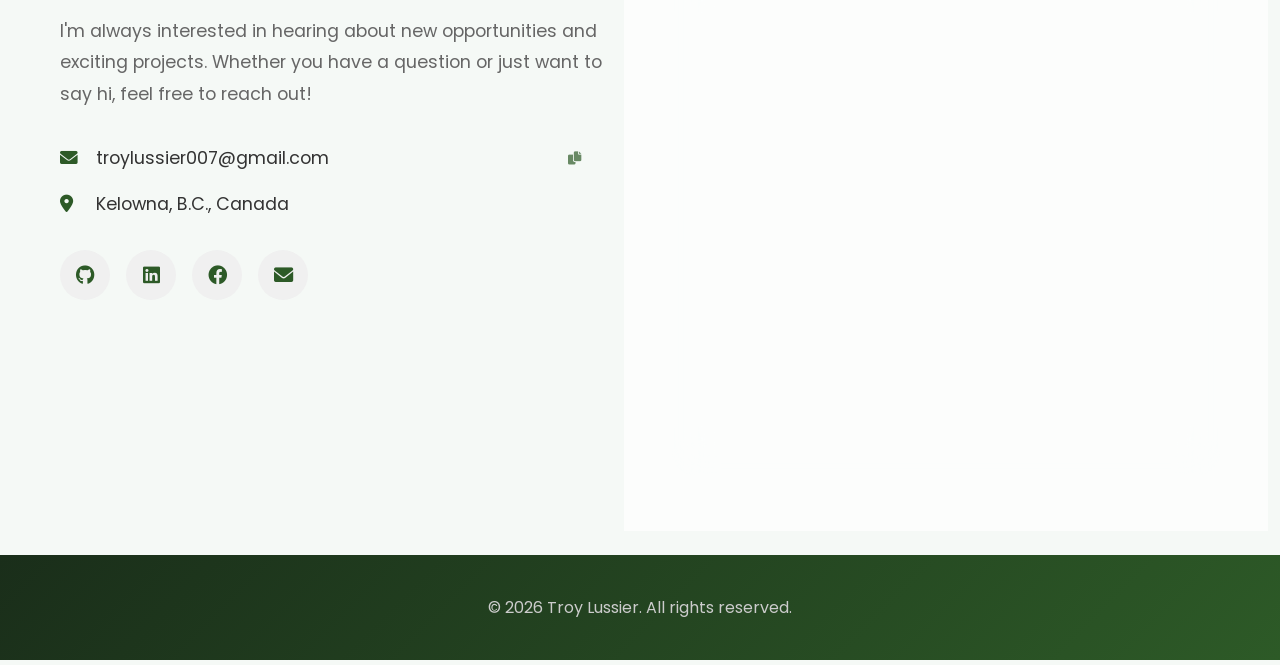
==== commit 60a2f19e: "Modernize design: glassmorphism cards, Poppins font, hero blobs, pill buttons, gradient accents" ====
--- a/index.html
+++ b/index.html
@@ -5,6 +5,7 @@
     <meta name="viewport" content="width=device-width, initial-scale=1.0">
     <title>Troy Lussier - Portfolio</title>
     <link rel="stylesheet" href="styles.css">
+    <link href="https://fonts.googleapis.com/css2?family=Poppins:wght@300;400;500;600;700;800&display=swap" rel="stylesheet">
     <link href="https://cdnjs.cloudflare.com/ajax/libs/font-awesome/6.0.0/css/all.min.css" rel="stylesheet">
 </head>
 <body>
--- a/styles.css
+++ b/styles.css
@@ -1,3 +1,15 @@
+/* CSS Custom Properties */
+:root {
+    --green-dark: #2d5a27;
+    --green-mid: #4a7c59;
+    --green-light: #6aa077;
+    --green-glow: rgba(45, 90, 39, 0.15);
+    --glass-bg: rgba(255, 255, 255, 0.65);
+    --glass-border: rgba(255, 255, 255, 0.4);
+    --glass-shadow: 0 8px 32px rgba(0, 0, 0, 0.1);
+    --transition: all 0.4s cubic-bezier(0.4, 0, 0.2, 1);
+}
+
 /* This is the Reset and Base Styles section */
 * {
     margin: 0;
@@ -10,10 +22,11 @@
 }
 
 body {
-    font-family: 'Segoe UI', Tahoma, Geneva, Verdana, sans-serif;
+    font-family: 'Poppins', 'Segoe UI', Tahoma, Geneva, Verdana, sans-serif;
     line-height: 1.6;
     color: #333;
     overflow-x: hidden;
+    background: #f5f9f6;
 }
 
 .container {
@@ -51,15 +64,16 @@
 /* This is the buttons section */
 .btn {
     display: inline-block;
-    padding: 12px 24px;
+    padding: 13px 32px;
     border: none;
-    border-radius: 8px;
+    border-radius: 50px;
     text-decoration: none;
     font-weight: 600;
     text-align: center;
-    transition: all 0.3s ease;
+    transition: all 0.4s cubic-bezier(0.4, 0, 0.2, 1);
     cursor: pointer;
     font-size: 1rem;
+    letter-spacing: 0.3px;
 }
 
 .btn-primary {
@@ -90,16 +104,21 @@
     top: 0;
     left: 0;
     right: 0;
-    background: rgba(255, 255, 255, 0.95);
-    backdrop-filter: blur(10px);
+    background: rgba(255, 255, 255, 0.72);
+    backdrop-filter: blur(24px);
+    -webkit-backdrop-filter: blur(24px);
+    border-bottom: 1px solid rgba(255, 255, 255, 0.5);
     z-index: 1000;
     padding: 1rem 0;
-    transition: all 0.3s ease;
+    transition: all 0.4s cubic-bezier(0.4, 0, 0.2, 1);
 }
 
 .navbar.scrolled {
-    background: rgba(255, 255, 255, 0.98);
-    box-shadow: 0 2px 20px rgba(0, 0, 0, 0.1);
+    background: rgba(255, 255, 255, 0.88);
+    backdrop-filter: blur(28px);
+    -webkit-backdrop-filter: blur(28px);
+    box-shadow: 0 4px 30px rgba(0, 0, 0, 0.08);
+    border-bottom-color: rgba(255, 255, 255, 0.6);
 }
 
 .nav-container {
@@ -198,7 +217,7 @@
     display: flex;
     align-items: center;
     padding: 120px 20px 80px;
-    background: linear-gradient(135deg, #f8f9fa 0%, #e9ecef 100%);
+    background: linear-gradient(135deg, #eaf4ec 0%, #f2f9f4 40%, #e6f2ea 100%);
     position: relative;
     overflow: hidden;
 }
@@ -206,12 +225,27 @@
 .hero::before {
     content: '';
     position: absolute;
-    top: 0;
-    left: 0;
-    right: 0;
-    bottom: 0;
-    background: url('data:image/svg+xml,<svg xmlns="http://www.w3.org/2000/svg" viewBox="0 0 100 100"><defs><pattern id="grain" width="100" height="100" patternUnits="userSpaceOnUse"><circle cx="50" cy="50" r="0.5" fill="%23000" opacity="0.1"/></pattern></defs><rect width="100" height="100" fill="url(%23grain)"/></svg>');
-    opacity: 0.1;
+    width: 700px;
+    height: 700px;
+    background: radial-gradient(circle, rgba(45, 90, 39, 0.1) 0%, transparent 65%);
+    top: -200px;
+    right: -150px;
+    border-radius: 50%;
+    pointer-events: none;
+    animation: float 8s ease-in-out infinite;
+}
+
+.hero::after {
+    content: '';
+    position: absolute;
+    width: 500px;
+    height: 500px;
+    background: radial-gradient(circle, rgba(74, 124, 89, 0.08) 0%, transparent 65%);
+    bottom: -150px;
+    left: 50px;
+    border-radius: 50%;
+    pointer-events: none;
+    animation: float 10s ease-in-out infinite reverse;
 }
 
 .hero-content {
@@ -261,8 +295,9 @@
     height: 300px;
     border-radius: 50%;
     overflow: hidden;
-    box-shadow: 0 20px 50px rgba(45, 90, 39, 0.3);
-    border: 4px solid #2d5a27;
+    box-shadow: 0 20px 60px rgba(45, 90, 39, 0.35), 0 0 0 8px rgba(45, 90, 39, 0.08);
+    border: 4px solid rgba(45, 90, 39, 0.5);
+    animation: float 6s ease-in-out infinite;
 }
 
 .profile-photo img {
@@ -291,18 +326,28 @@
 .section-title::after {
     content: '';
     position: absolute;
-    bottom: -10px;
+    bottom: -12px;
     left: 50%;
     transform: translateX(-50%);
-    width: 80px;
+    width: 60px;
     height: 4px;
-    background: linear-gradient(135deg, #2d5a27 0%, #4a7c59 100%);
-    border-radius: 2px;
+    background: linear-gradient(90deg, #2d5a27, #4a7c59, #6aa077);
+    border-radius: 4px;
+    transition: width 0.4s ease;
+}
+
+.section-title:hover::after {
+    width: 140px;
 }
 
 /* This is where we style the about section */
 .about {
-    background: #f8f9fa;
+    background: linear-gradient(135deg, #eef7f0 0%, #f4faf6 50%, #edf4ef 100%);
+}
+
+/* This is where we style the skills section */
+.skills {
+    background: linear-gradient(160deg, #f0f7f2 0%, #e8f4ec 100%);
 }
 
 .about-content {
@@ -327,10 +372,13 @@
 .stat {
     text-align: center;
     padding: 1.5rem;
-    background: white;
-    border-radius: 12px;
-    box-shadow: 0 5px 15px rgba(0, 0, 0, 0.1);
-    transition: transform 0.3s ease;
+    background: rgba(255, 255, 255, 0.65);
+    backdrop-filter: blur(16px);
+    -webkit-backdrop-filter: blur(16px);
+    border-radius: 18px;
+    box-shadow: 0 8px 24px rgba(0, 0, 0, 0.08);
+    border: 1px solid rgba(255, 255, 255, 0.5);
+    transition: all 0.4s cubic-bezier(0.4, 0, 0.2, 1);
 }
 
 .stat:hover {
@@ -378,20 +426,23 @@
 }
 
 .skill-card {
-    background: white;
+    background: rgba(255, 255, 255, 0.65);
+    backdrop-filter: blur(16px);
+    -webkit-backdrop-filter: blur(16px);
     padding: 2rem;
-    border-radius: 12px;
+    border-radius: 20px;
     text-align: center;
-    box-shadow: 0 5px 15px rgba(0, 0, 0, 0.1);
-    transition: all 0.3s ease;
-    border: 1px solid #f0f0f0;
+    box-shadow: 0 8px 32px rgba(0, 0, 0, 0.08);
+    transition: all 0.4s cubic-bezier(0.4, 0, 0.2, 1);
+    border: 1px solid rgba(255, 255, 255, 0.5);
     position: relative;
     transform: translateY(0);
 }
 
 .skill-card:hover {
-    transform: translateY(-10px);
-    box-shadow: 0 15px 35px rgba(0, 0, 0, 0.15);
+    transform: translateY(-12px);
+    box-shadow: 0 20px 50px rgba(45, 90, 39, 0.15);
+    border-color: rgba(45, 90, 39, 0.2);
 }
 
 .skill-icon {
@@ -449,21 +500,25 @@
 }
 
 .project-card {
-    background: white;
-    border-radius: 12px;
+    background: rgba(255, 255, 255, 0.7);
+    backdrop-filter: blur(16px);
+    -webkit-backdrop-filter: blur(16px);
+    border-radius: 20px;
     overflow: hidden;
-    box-shadow: 0 5px 15px rgba(0, 0, 0, 0.1);
-    transition: all 0.3s ease;
+    box-shadow: 0 8px 32px rgba(0, 0, 0, 0.08);
+    transition: all 0.4s cubic-bezier(0.4, 0, 0.2, 1);
+    border: 1px solid rgba(255, 255, 255, 0.5);
 }
 
 .project-card:hover {
-    transform: translateY(-10px);
-    box-shadow: 0 15px 35px rgba(0, 0, 0, 0.15);
+    transform: translateY(-12px) scale(1.01);
+    box-shadow: 0 24px 60px rgba(45, 90, 39, 0.15);
+    border-color: rgba(45, 90, 39, 0.2);
 }
 
 /* Projects Section */
 .projects {
-    background: #fff;
+    background: linear-gradient(160deg, #f5faf6 0%, #edf4ef 100%);
 }
 
 /* This is the github Activity Section */
@@ -718,27 +773,33 @@
 }
 
 .filter-btn {
-    padding: 0.75rem 1.5rem;
-    background: white;
-    border: 2px solid #e0e0e0;
-    border-radius: 25px;
-    color: #666;
+    padding: 0.7rem 1.6rem;
+    background: rgba(255, 255, 255, 0.7);
+    backdrop-filter: blur(10px);
+    -webkit-backdrop-filter: blur(10px);
+    border: 1.5px solid rgba(45, 90, 39, 0.15);
+    border-radius: 50px;
+    color: #555;
     font-weight: 600;
     cursor: pointer;
-    transition: all 0.3s ease;
-    font-size: 0.95rem;
+    transition: all 0.3s cubic-bezier(0.4, 0, 0.2, 1);
+    font-size: 0.9rem;
+    font-family: 'Poppins', sans-serif;
 }
 
 .filter-btn:hover {
     border-color: #2d5a27;
     color: #2d5a27;
     transform: translateY(-2px);
+    box-shadow: 0 4px 15px rgba(45, 90, 39, 0.15);
+    background: rgba(255, 255, 255, 0.9);
 }
 
 .filter-btn.active {
     background: linear-gradient(135deg, #2d5a27 0%, #4a7c59 100%);
     color: white;
-    border-color: #2d5a27;
+    border-color: transparent;
+    box-shadow: 0 4px 15px rgba(45, 90, 39, 0.3);
 }
 
 .projects-grid {
@@ -748,11 +809,14 @@
 }
 
 .project-card {
-    background: white;
-    border-radius: 12px;
+    background: rgba(255, 255, 255, 0.7);
+    backdrop-filter: blur(16px);
+    -webkit-backdrop-filter: blur(16px);
+    border-radius: 20px;
     overflow: hidden;
-    box-shadow: 0 5px 15px rgba(0, 0, 0, 0.1);
-    transition: all 0.4s ease;
+    box-shadow: 0 8px 32px rgba(0, 0, 0, 0.08);
+    transition: all 0.4s cubic-bezier(0.4, 0, 0.2, 1);
+    border: 1px solid rgba(255, 255, 255, 0.5);
     opacity: 1;
     transform: scale(1);
 }
@@ -767,8 +831,9 @@
 }
 
 .project-card:hover {
-    transform: translateY(-10px) scale(1.02);
-    box-shadow: 0 15px 35px rgba(0, 0, 0, 0.2);
+    transform: translateY(-12px) scale(1.01);
+    box-shadow: 0 24px 60px rgba(45, 90, 39, 0.15);
+    border-color: rgba(45, 90, 39, 0.2);
 }
 
 .project-image {
@@ -868,12 +933,19 @@
 }
 
 .tech-tag {
-    background: #f0f0f0;
-    color: #2d5a27;
-    padding: 0.3rem 0.8rem;
-    border-radius: 20px;
-    font-size: 0.8rem;
-    font-weight: 500;
+    background: linear-gradient(135deg, rgba(45, 90, 39, 0.1), rgba(74, 124, 89, 0.08));
+    color: #2d5a27;
+    padding: 0.35rem 0.9rem;
+    border-radius: 50px;
+    font-size: 0.78rem;
+    font-weight: 600;
+    border: 1px solid rgba(45, 90, 39, 0.15);
+    transition: all 0.3s ease;
+}
+
+.tech-tag:hover {
+    background: linear-gradient(135deg, rgba(45, 90, 39, 0.18), rgba(74, 124, 89, 0.15));
+    transform: translateY(-1px);
 }
 
 .project-links {
@@ -978,10 +1050,13 @@
 
 /* This is where we style the contact form */
 .contact-form {
-    background: white;
-    padding: 2rem;
-    border-radius: 12px;
-    box-shadow: 0 5px 15px rgba(0, 0, 0, 0.1);
+    background: rgba(255, 255, 255, 0.65);
+    backdrop-filter: blur(20px);
+    -webkit-backdrop-filter: blur(20px);
+    padding: 2.5rem;
+    border-radius: 24px;
+    box-shadow: 0 8px 32px rgba(0, 0, 0, 0.1);
+    border: 1px solid rgba(255, 255, 255, 0.5);
 }
 
 .form-group {
@@ -991,12 +1066,13 @@
 .form-group input,
 .form-group textarea {
     width: 100%;
-    padding: 1rem;
-    border: 2px solid #f0f0f0;
-    border-radius: 8px;
+    padding: 1rem 1.25rem;
+    border: 1.5px solid rgba(45, 90, 39, 0.15);
+    border-radius: 14px;
     font-size: 1rem;
-    transition: border-color 0.3s ease;
-    font-family: inherit;
+    transition: all 0.3s ease;
+    font-family: 'Poppins', inherit;
+    background: rgba(255, 255, 255, 0.8);
 }
 
 .form-group input:focus,
@@ -1012,10 +1088,10 @@
 
 /* This is where we style the footer */
 .footer {
-    background: #333;
+    background: linear-gradient(135deg, #1a2e1a 0%, #2d5a27 100%);
     color: white;
     text-align: center;
-    padding: 2rem 0;
+    padding: 2.5rem 0;
 }
 
 .footer p {
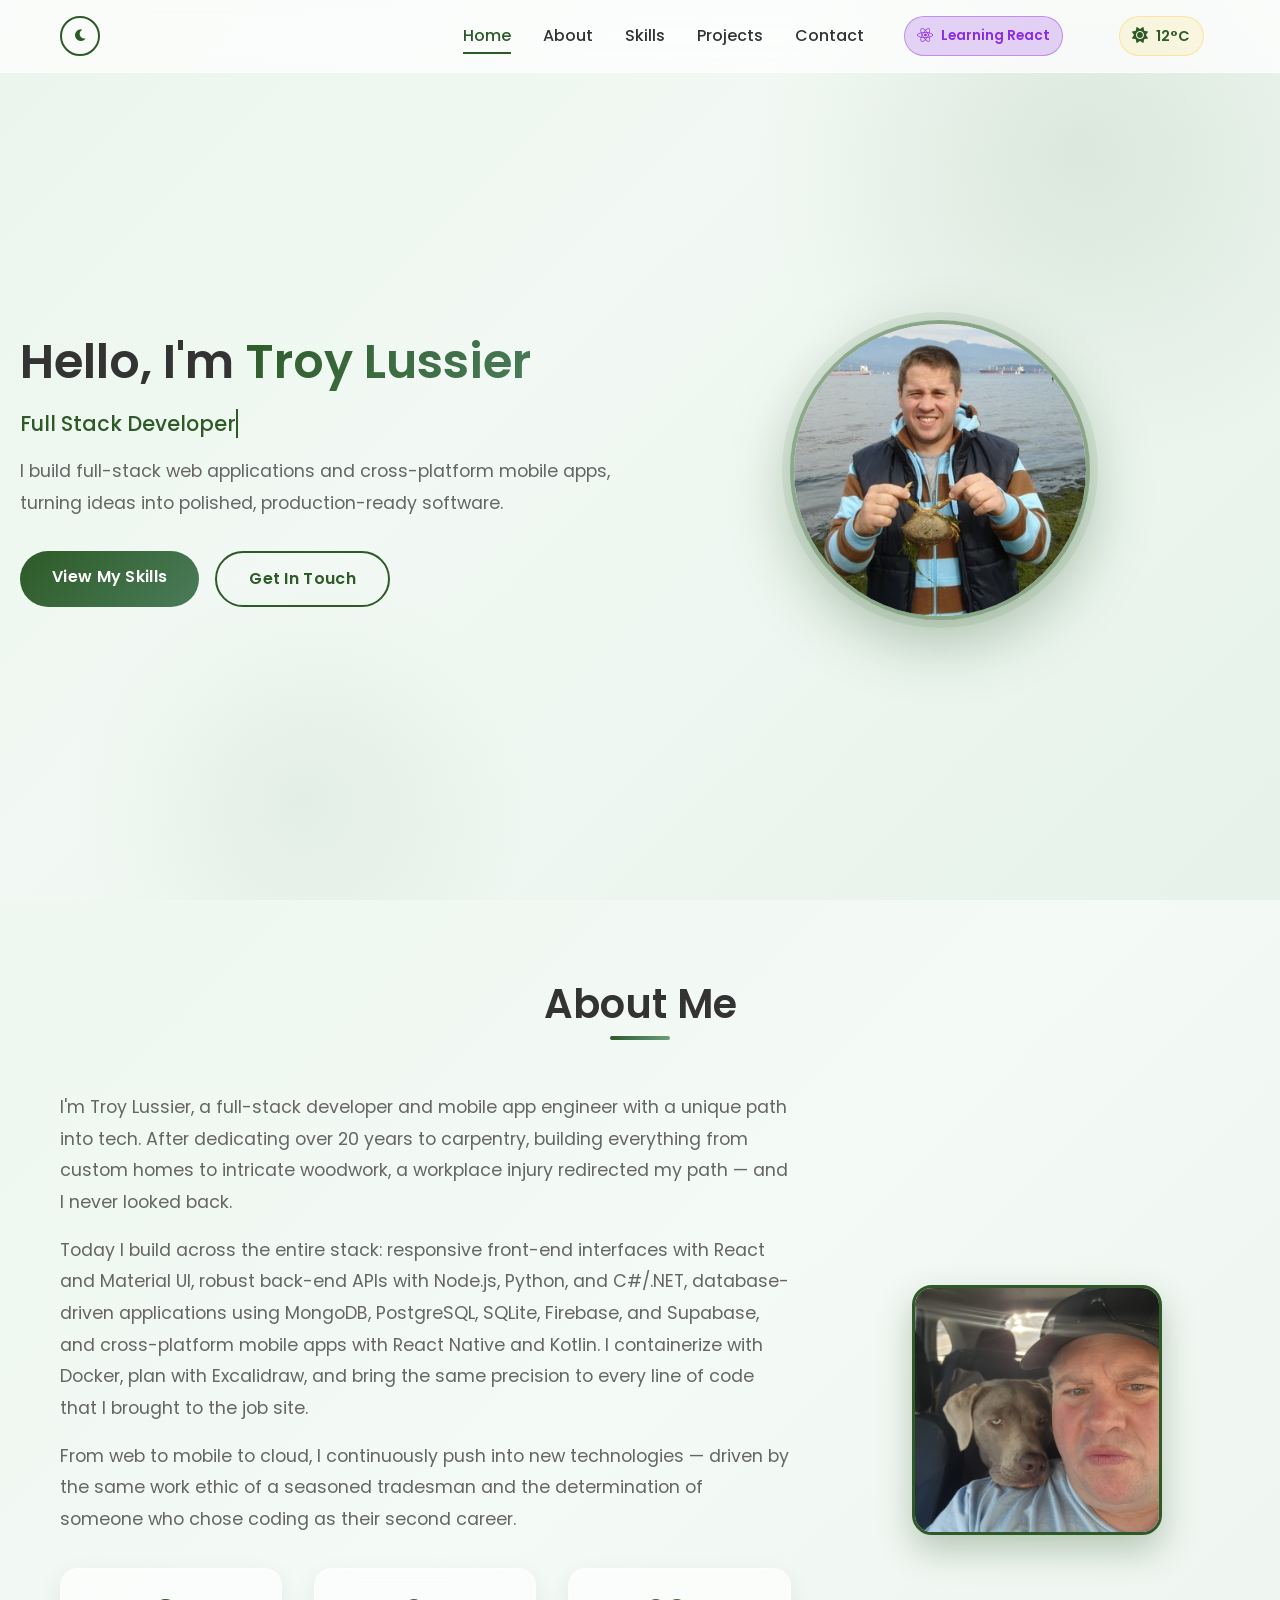
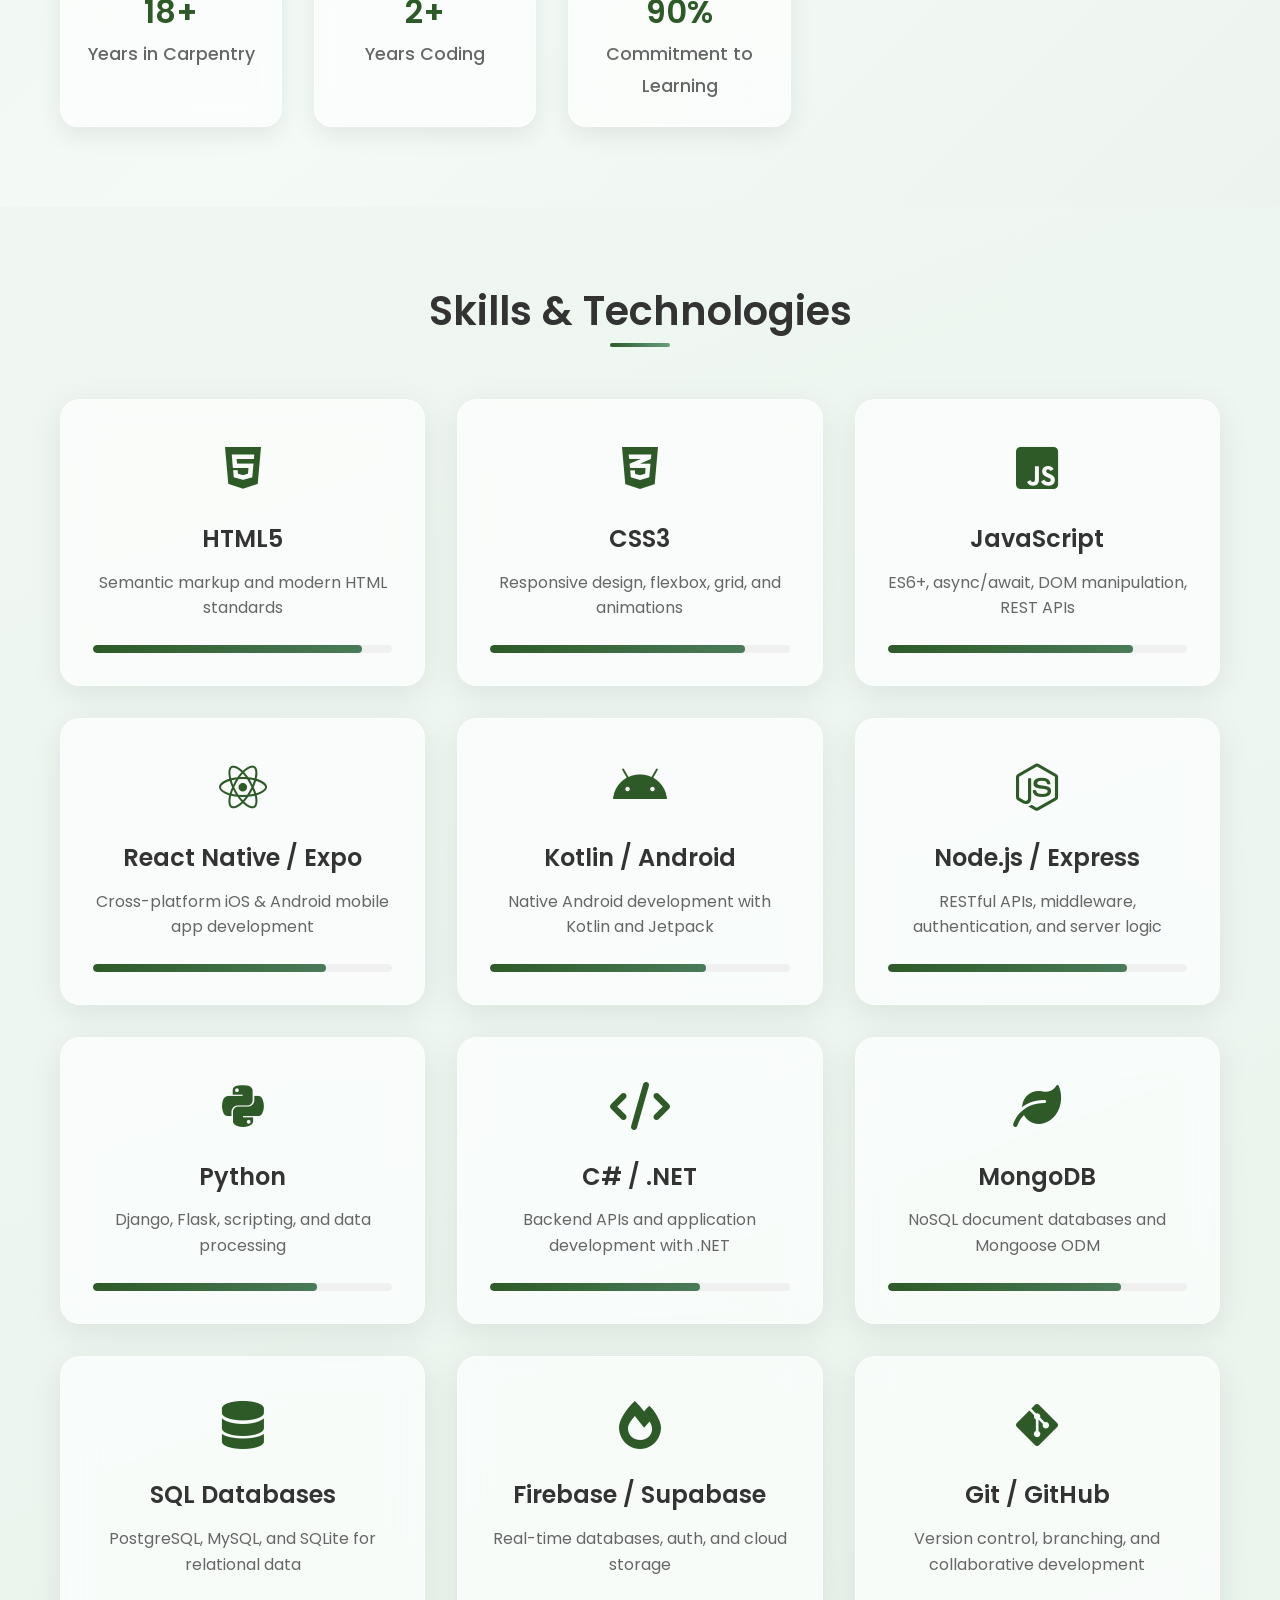
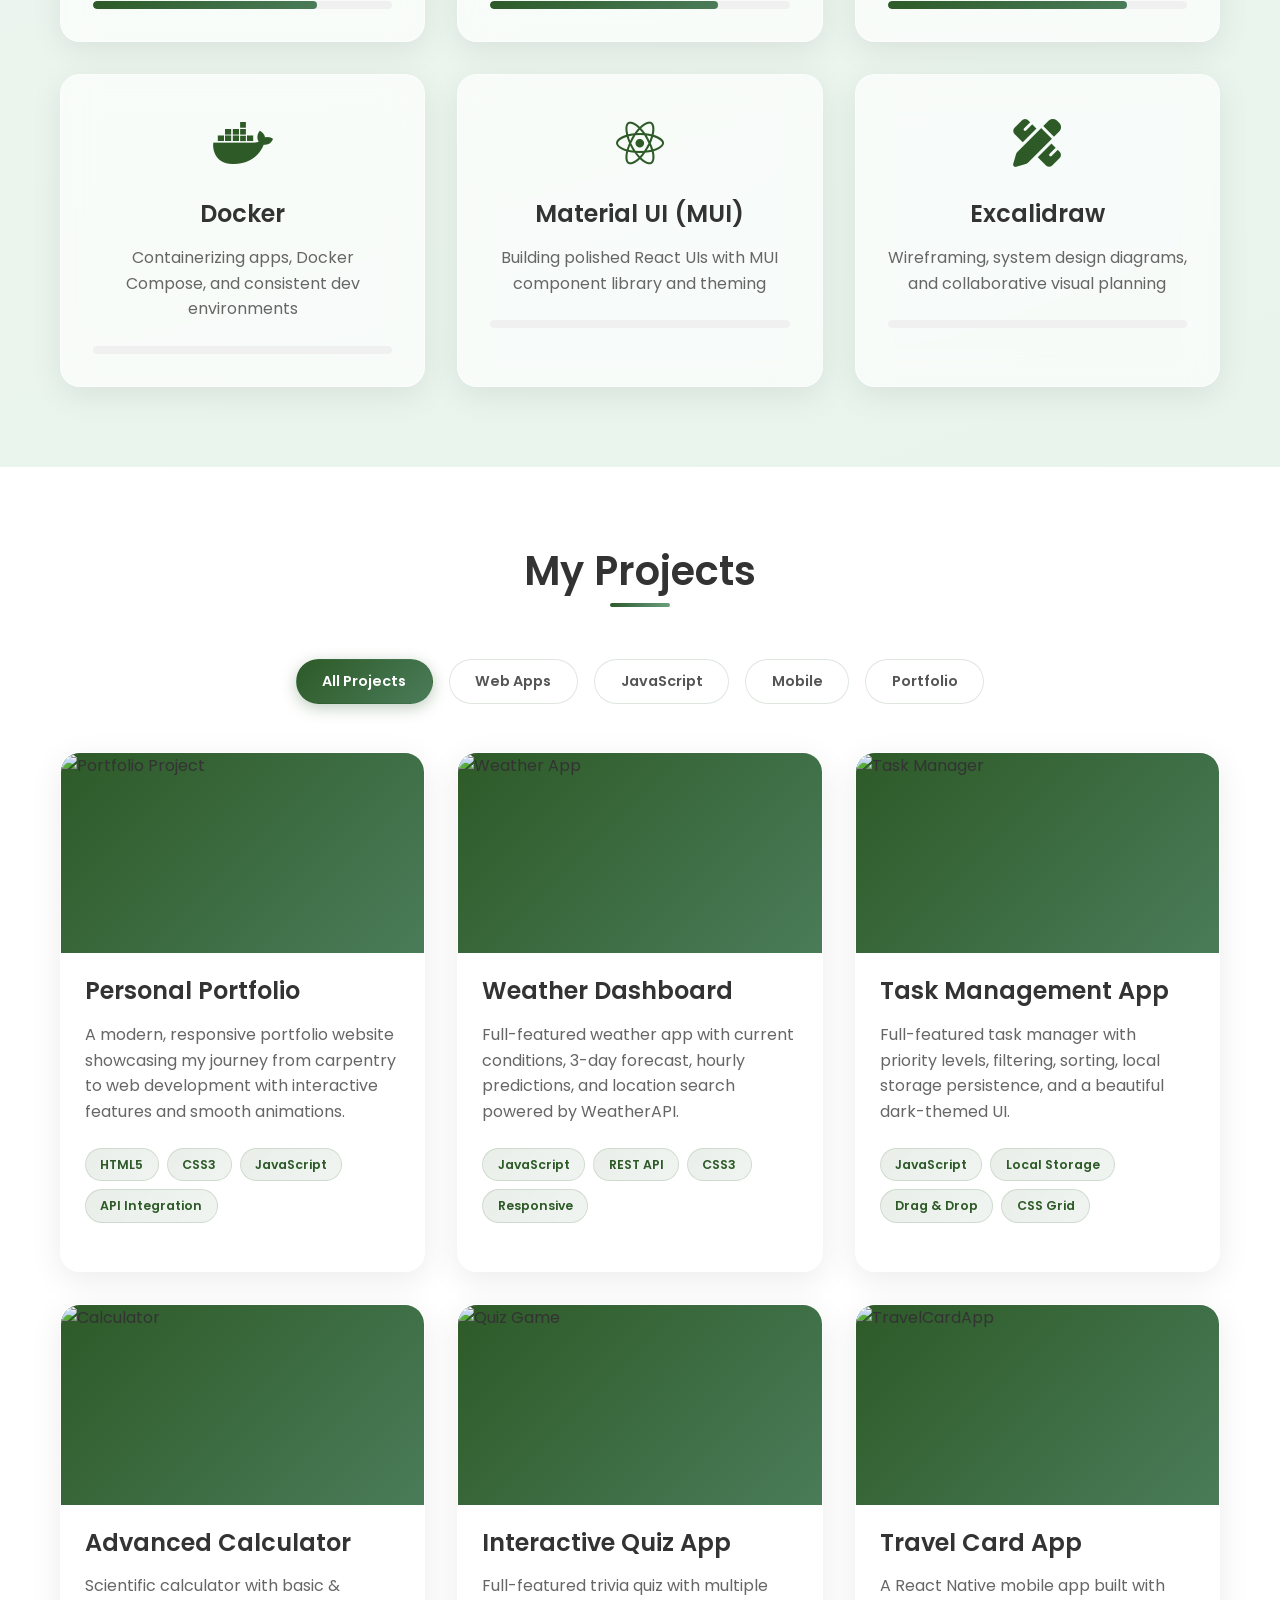
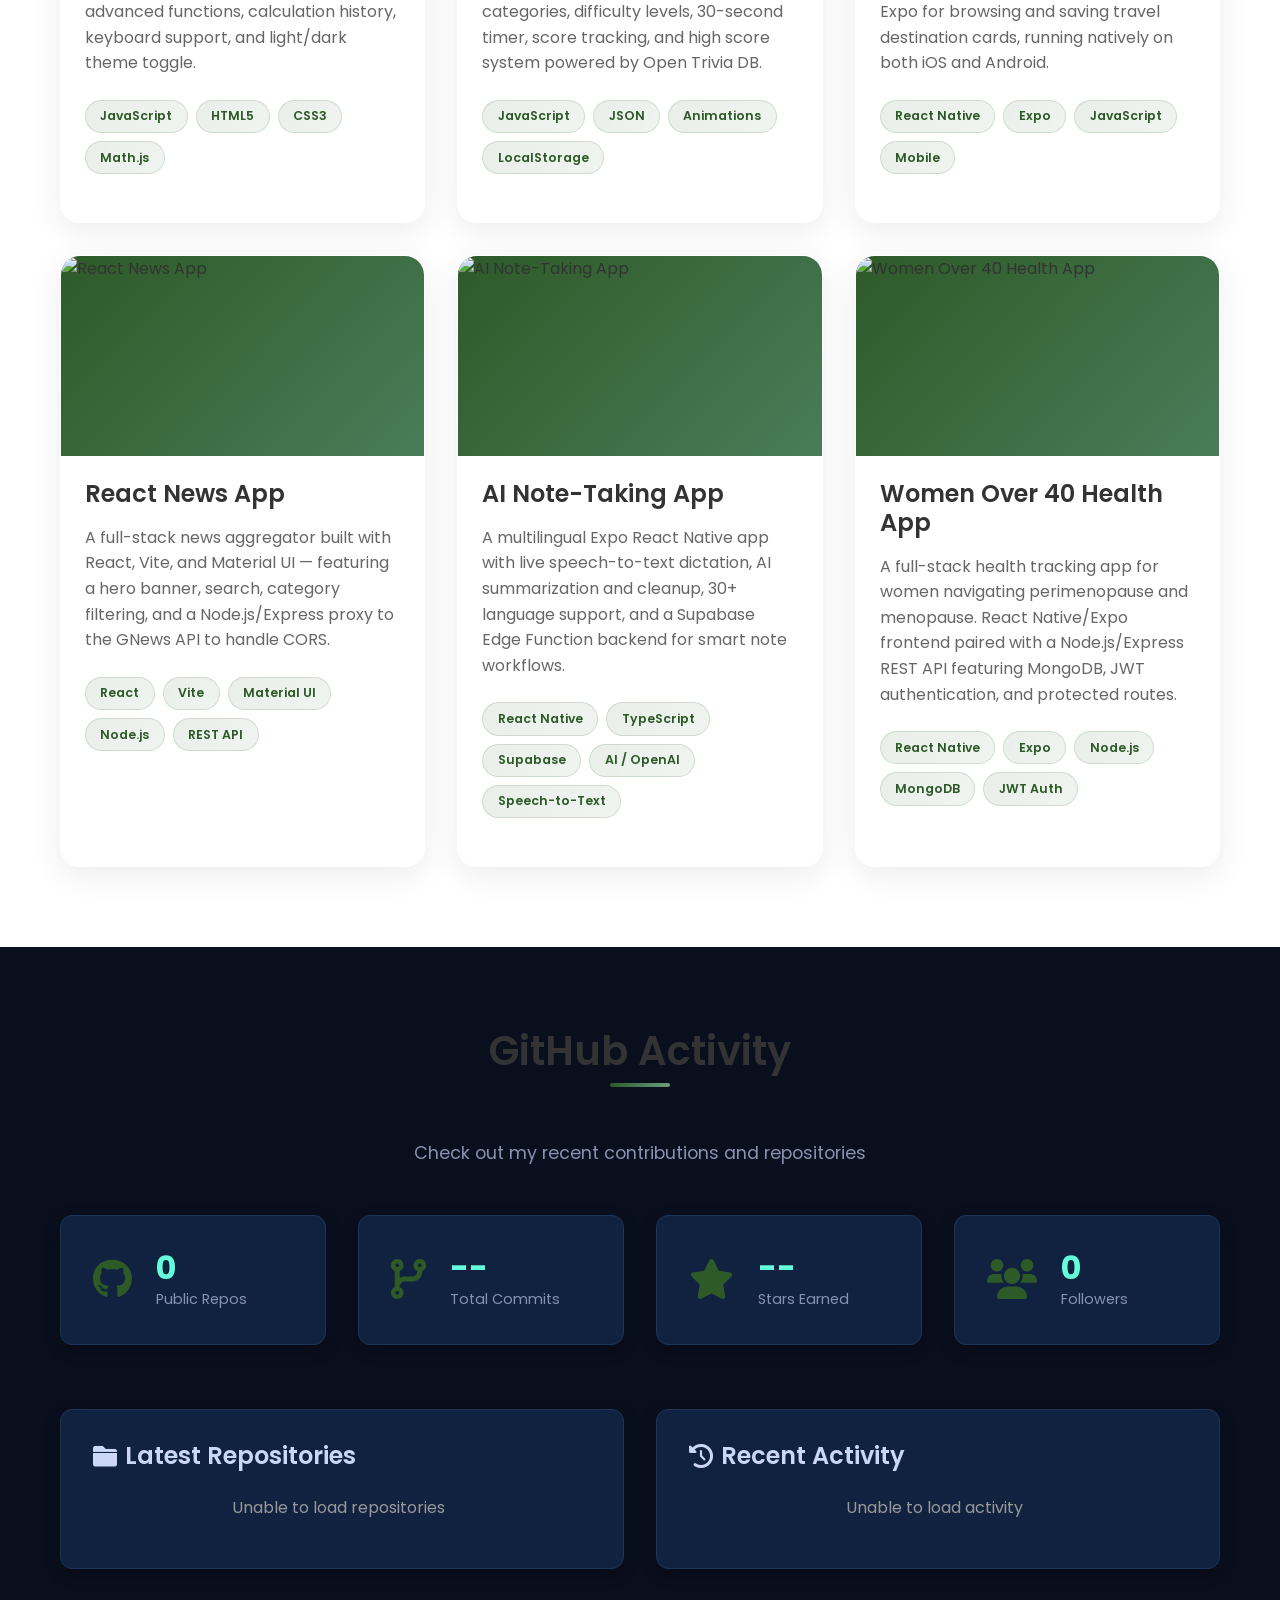
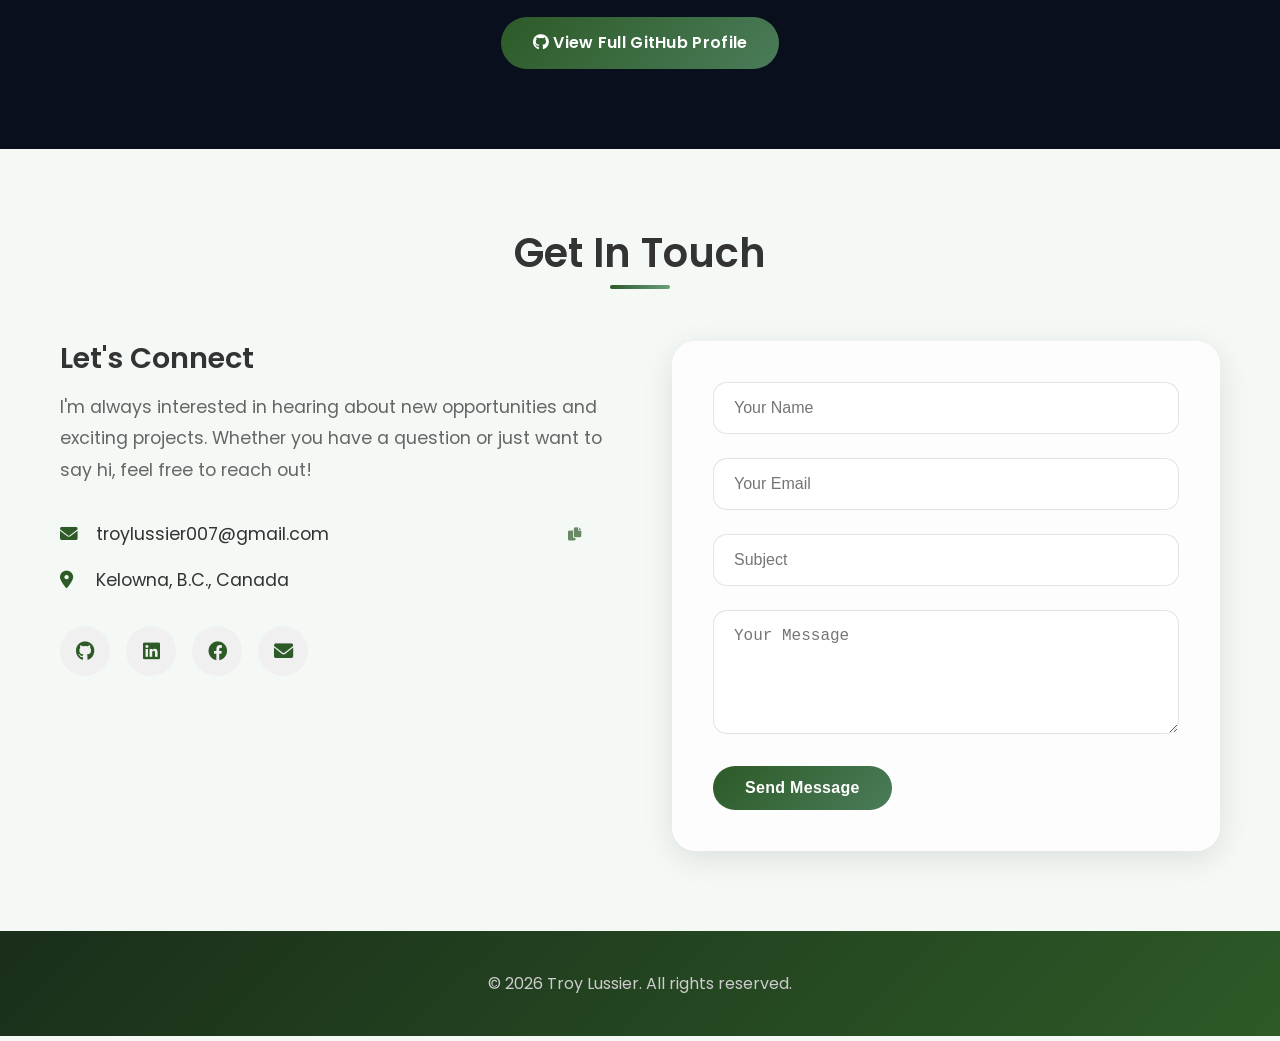
==== commit 3ebab37b: "Add Docker, MUI, Excalidraw skills" ====
--- a/index.html
+++ b/index.html
@@ -84,10 +84,11 @@
                         woodwork, a workplace injury redirected my path — and I never looked back.
                     </p>
                     <p>
-                        Today I build across the entire stack: responsive front-end interfaces, robust back-end APIs 
-                        with Node.js, Python, and C#/.NET, database-driven applications using MongoDB, PostgreSQL, 
-                        SQLite, Firebase, and Supabase, and cross-platform mobile apps with React Native and Kotlin. 
-                        Every project gets the same precision and craftsmanship I brought to the job site.
+                        Today I build across the entire stack: responsive front-end interfaces with React and Material UI, 
+                        robust back-end APIs with Node.js, Python, and C#/.NET, database-driven applications using MongoDB, 
+                        PostgreSQL, SQLite, Firebase, and Supabase, and cross-platform mobile apps with React Native and Kotlin. 
+                        I containerize with Docker, plan with Excalidraw, and bring the same precision to every line of code 
+                        that I brought to the job site.
                     </p>
                     <p>
                         From web to mobile to cloud, I continuously push into new technologies — driven by the same 
@@ -234,6 +235,33 @@
                     <div class="skill-progress" data-percentage="80">
                         <div class="progress-fill"></div>
                         <span class="progress-text">80%</span>
+                    </div>
+                </div>
+                <div class="skill-card">
+                    <div class="skill-icon"><i class="fab fa-docker"></i></div>
+                    <h3>Docker</h3>
+                    <p>Containerizing apps, Docker Compose, and consistent dev environments</p>
+                    <div class="skill-progress" data-percentage="73">
+                        <div class="progress-fill"></div>
+                        <span class="progress-text">73%</span>
+                    </div>
+                </div>
+                <div class="skill-card">
+                    <div class="skill-icon"><i class="fab fa-react"></i></div>
+                    <h3>Material UI (MUI)</h3>
+                    <p>Building polished React UIs with MUI component library and theming</p>
+                    <div class="skill-progress" data-percentage="78">
+                        <div class="progress-fill"></div>
+                        <span class="progress-text">78%</span>
+                    </div>
+                </div>
+                <div class="skill-card">
+                    <div class="skill-icon"><i class="fas fa-pen-ruler"></i></div>
+                    <h3>Excalidraw</h3>
+                    <p>Wireframing, system design diagrams, and collaborative visual planning</p>
+                    <div class="skill-progress" data-percentage="85">
+                        <div class="progress-fill"></div>
+                        <span class="progress-text">85%</span>
                     </div>
                 </div>
             </div>
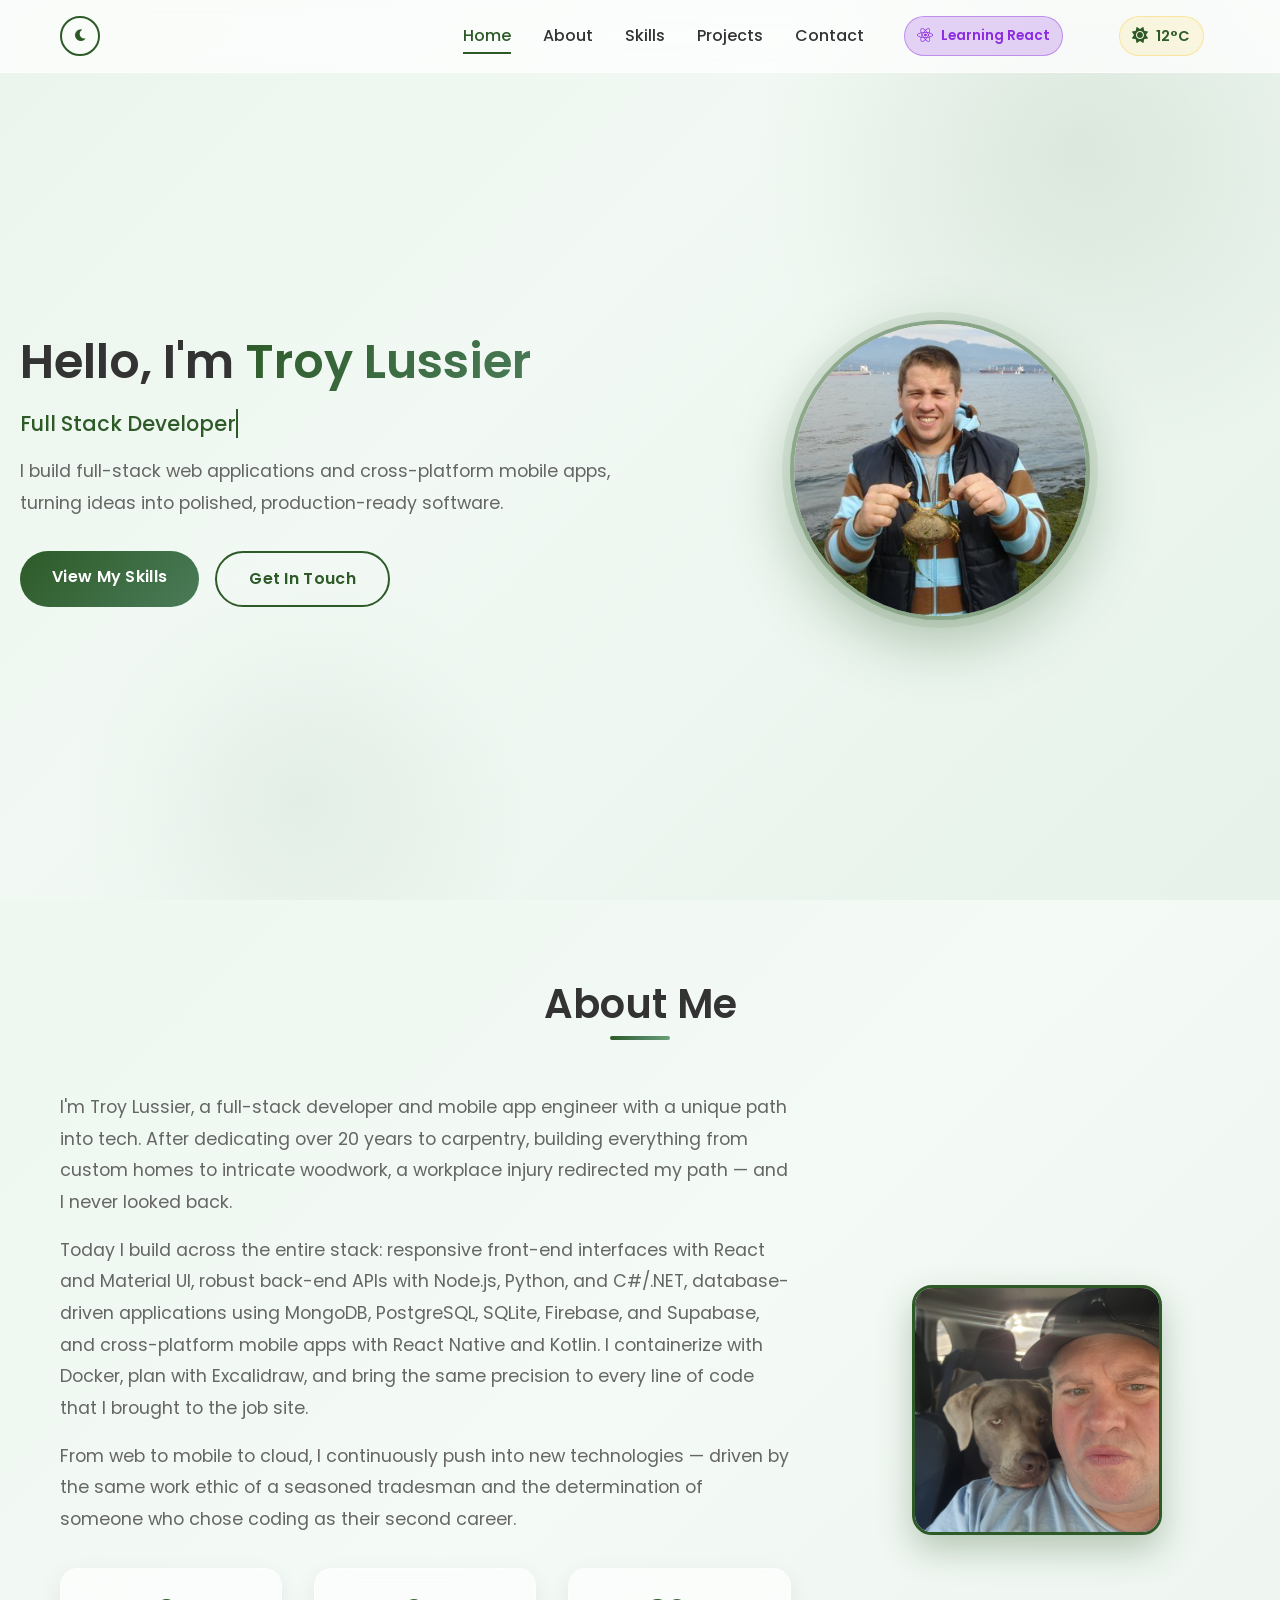
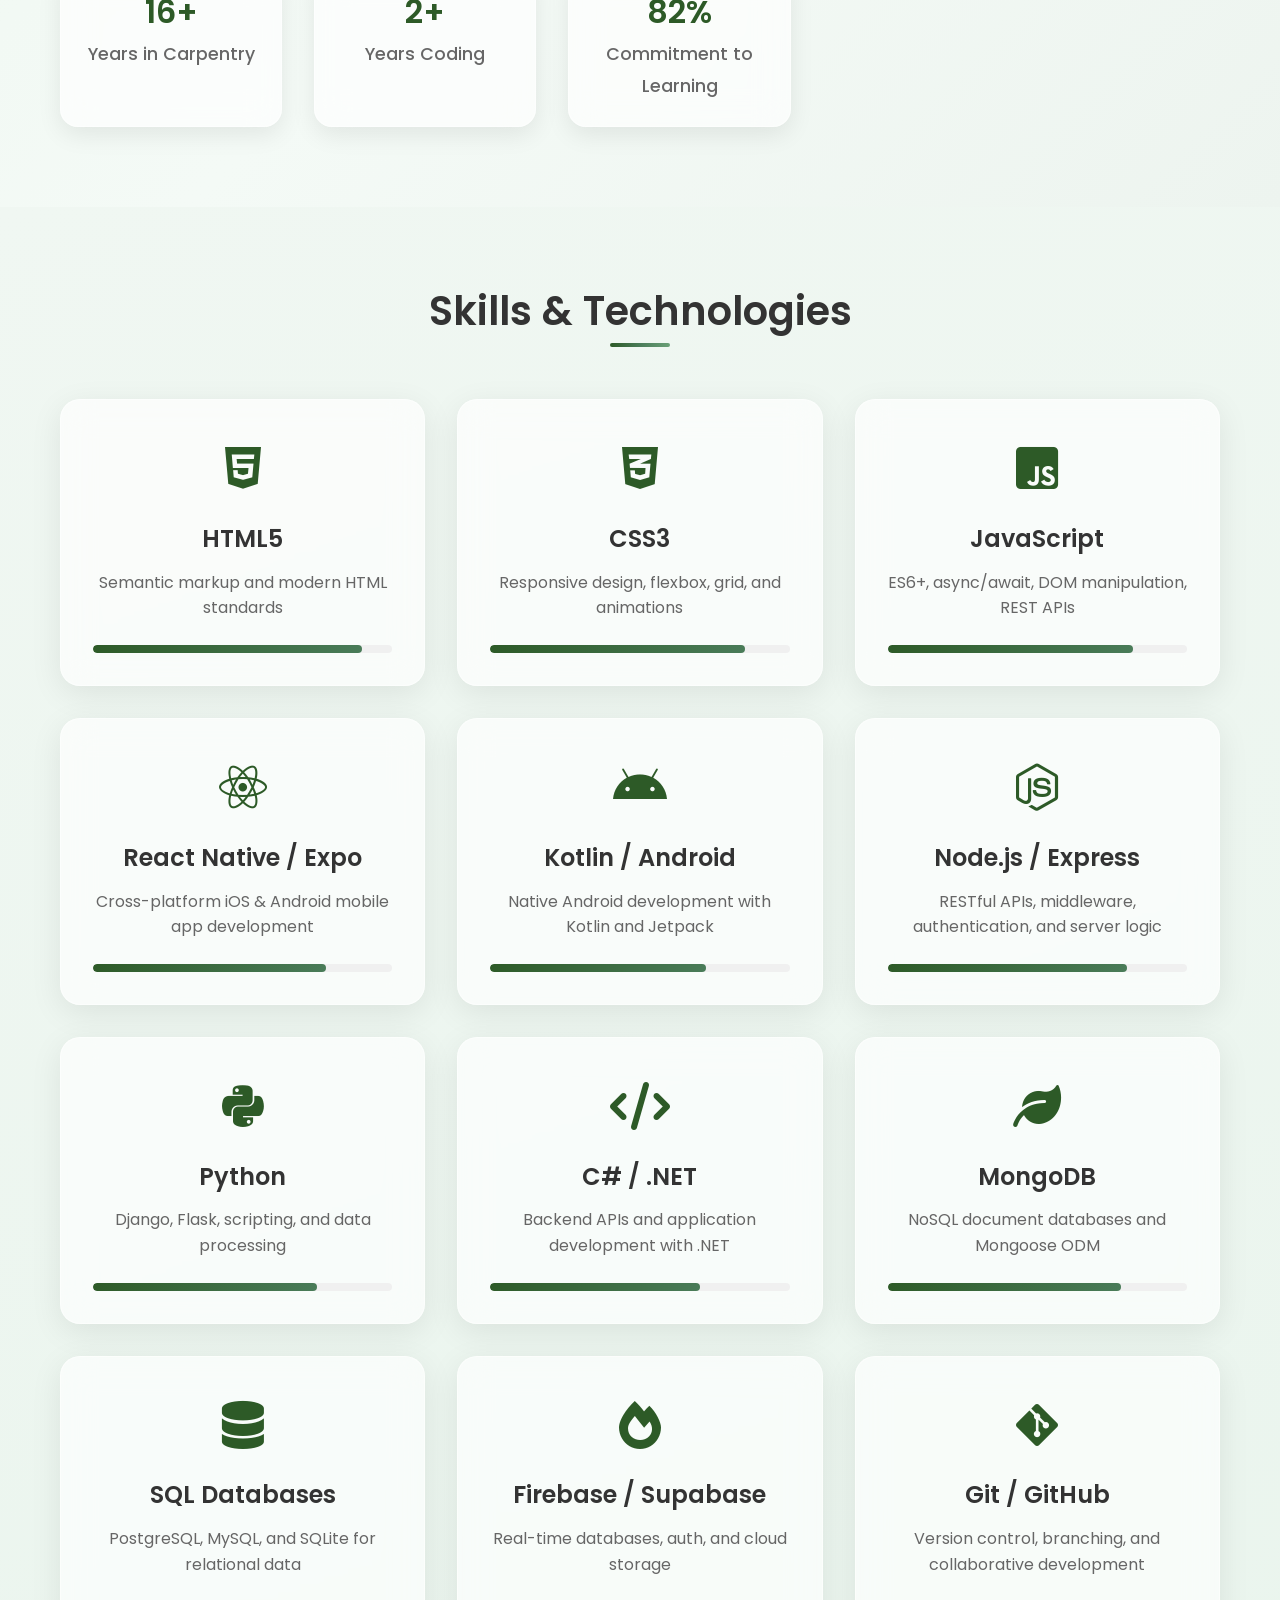
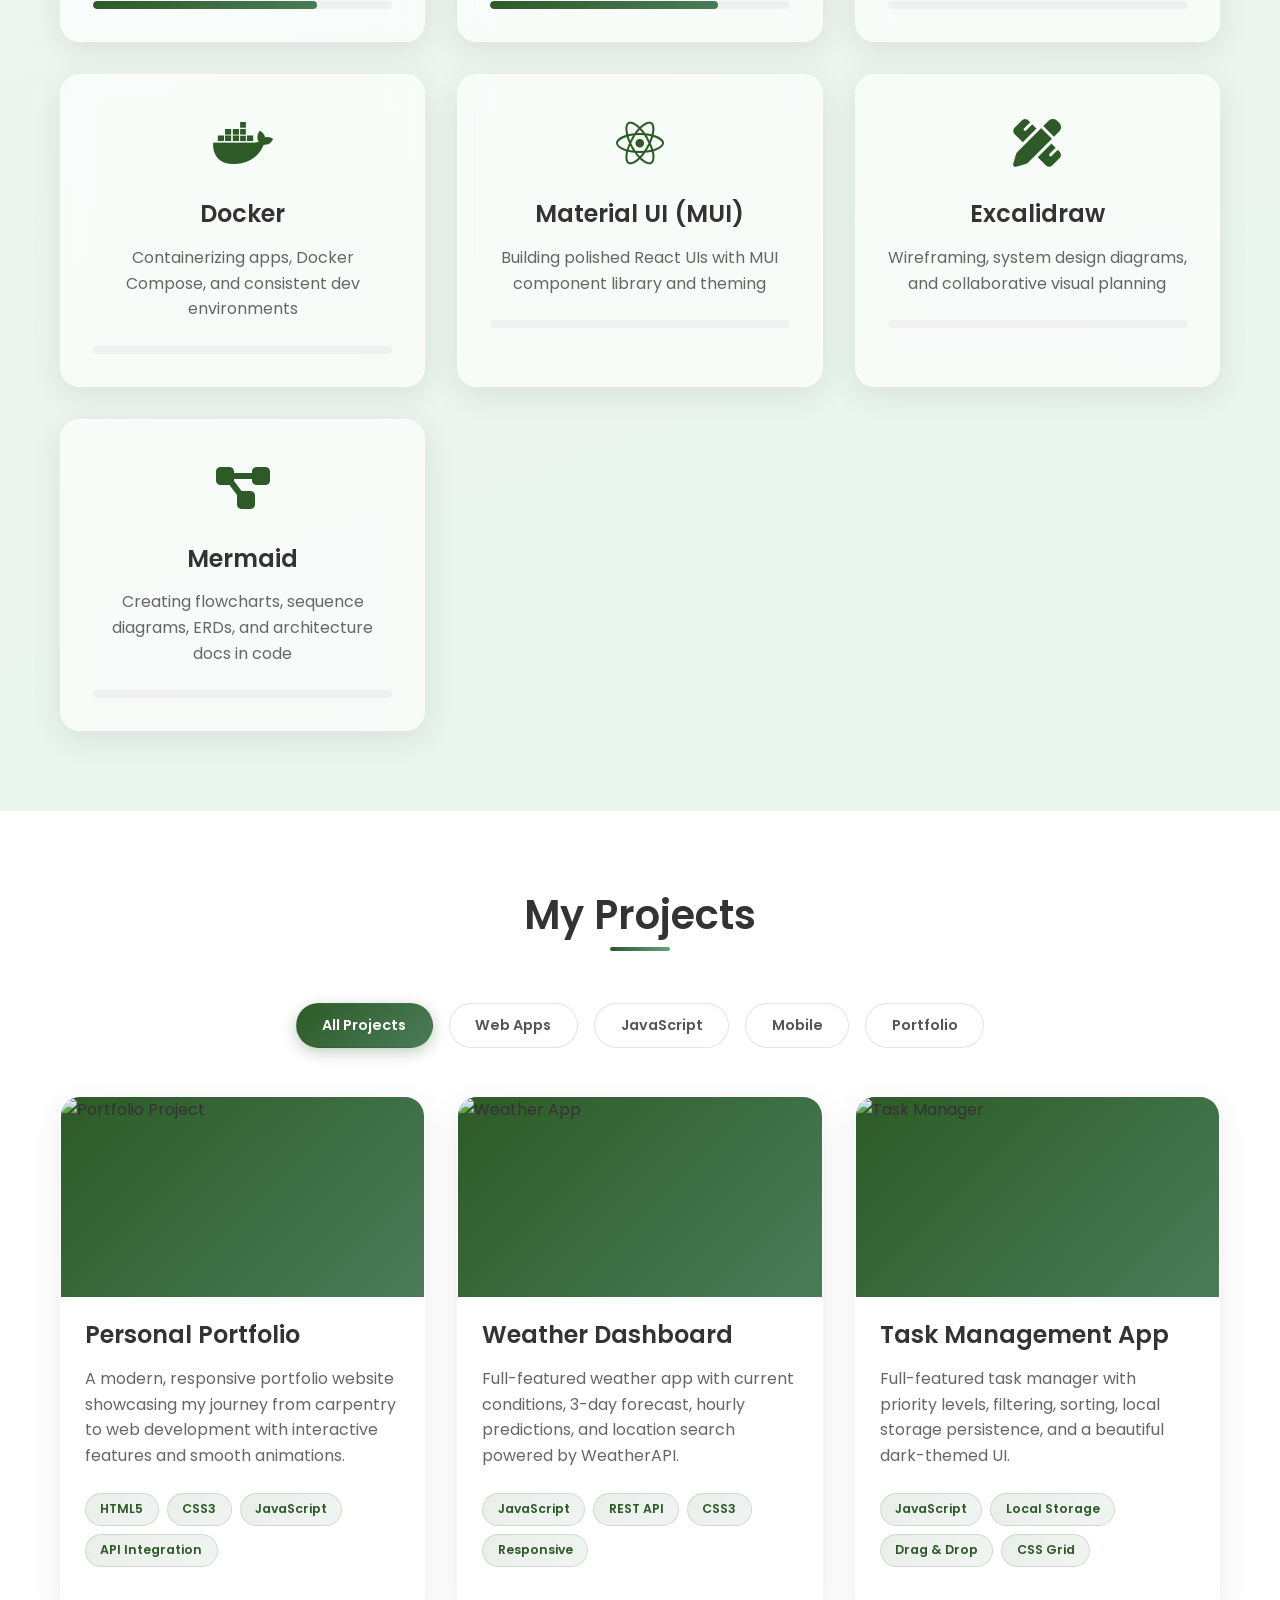
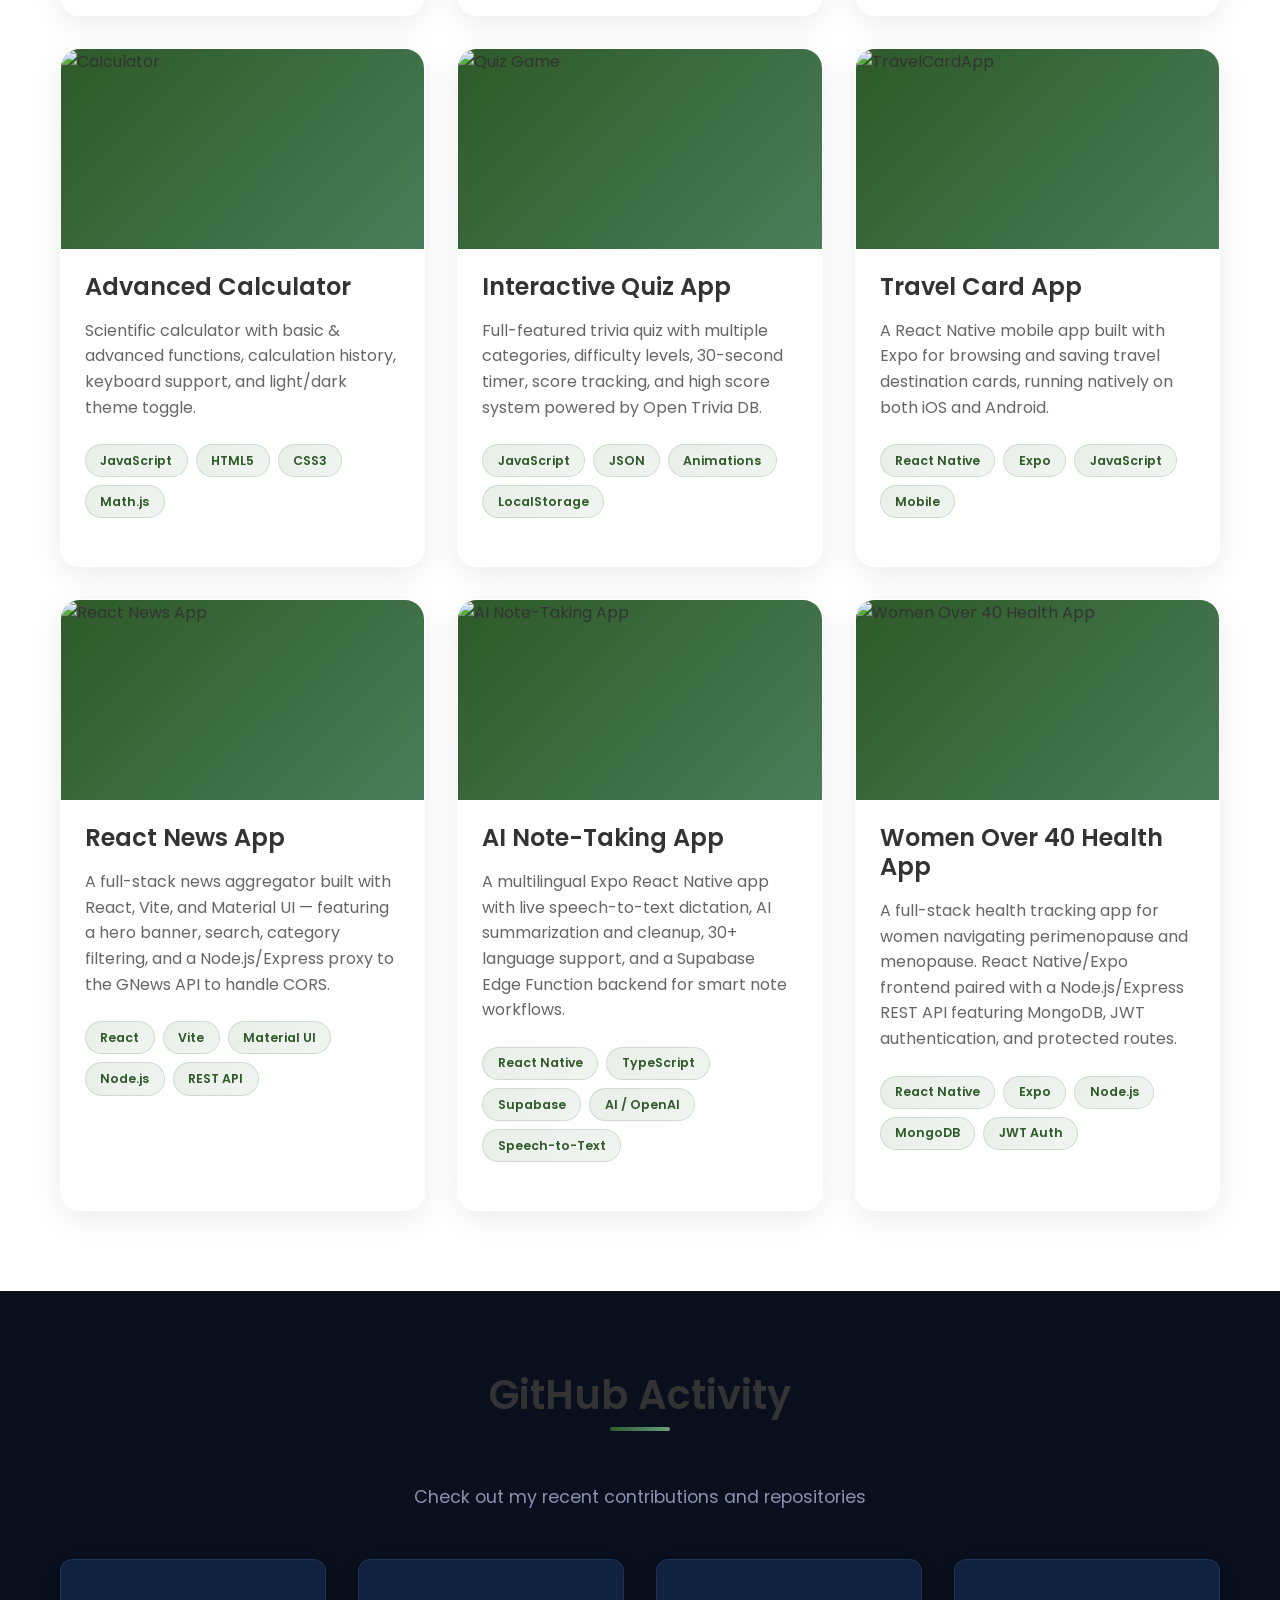
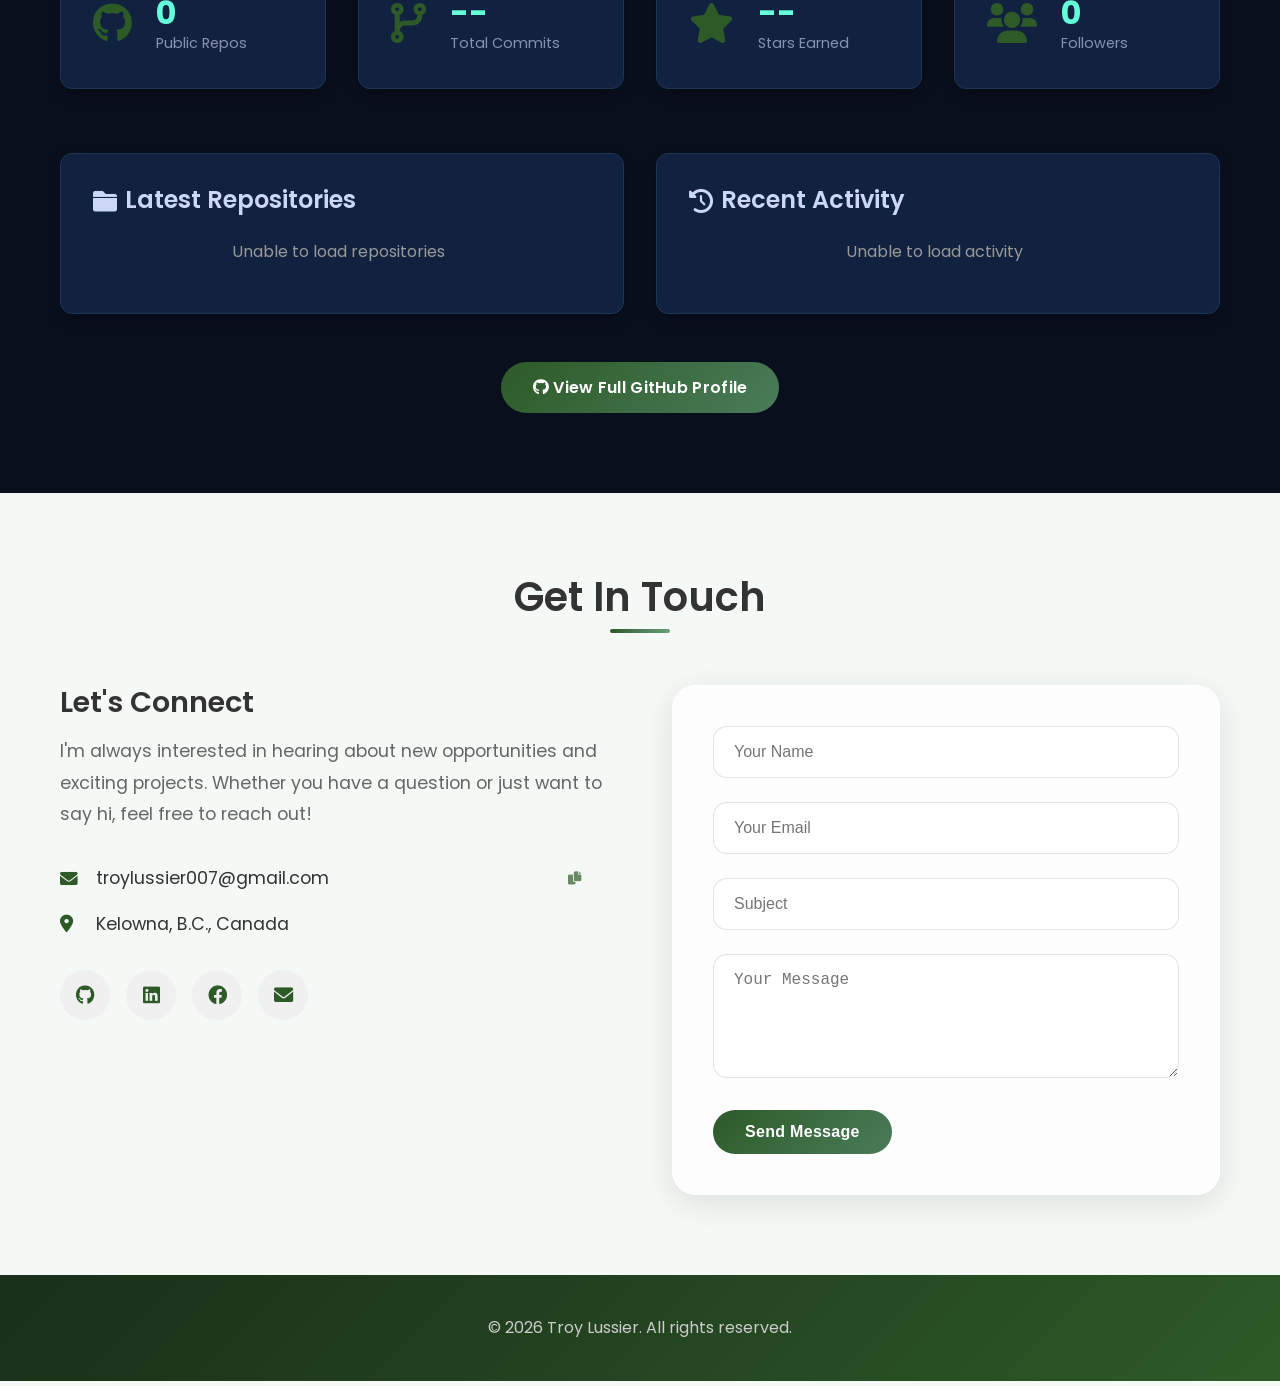
==== commit 1c47ac7d: "Add Mermaid diagramming skill" ====
--- a/index.html
+++ b/index.html
@@ -264,6 +264,15 @@
                         <span class="progress-text">85%</span>
                     </div>
                 </div>
+                <div class="skill-card">
+                    <div class="skill-icon"><i class="fas fa-diagram-project"></i></div>
+                    <h3>Mermaid</h3>
+                    <p>Creating flowcharts, sequence diagrams, ERDs, and architecture docs in code</p>
+                    <div class="skill-progress" data-percentage="82">
+                        <div class="progress-fill"></div>
+                        <span class="progress-text">82%</span>
+                    </div>
+                </div>
             </div>
         </div>
     </section>
